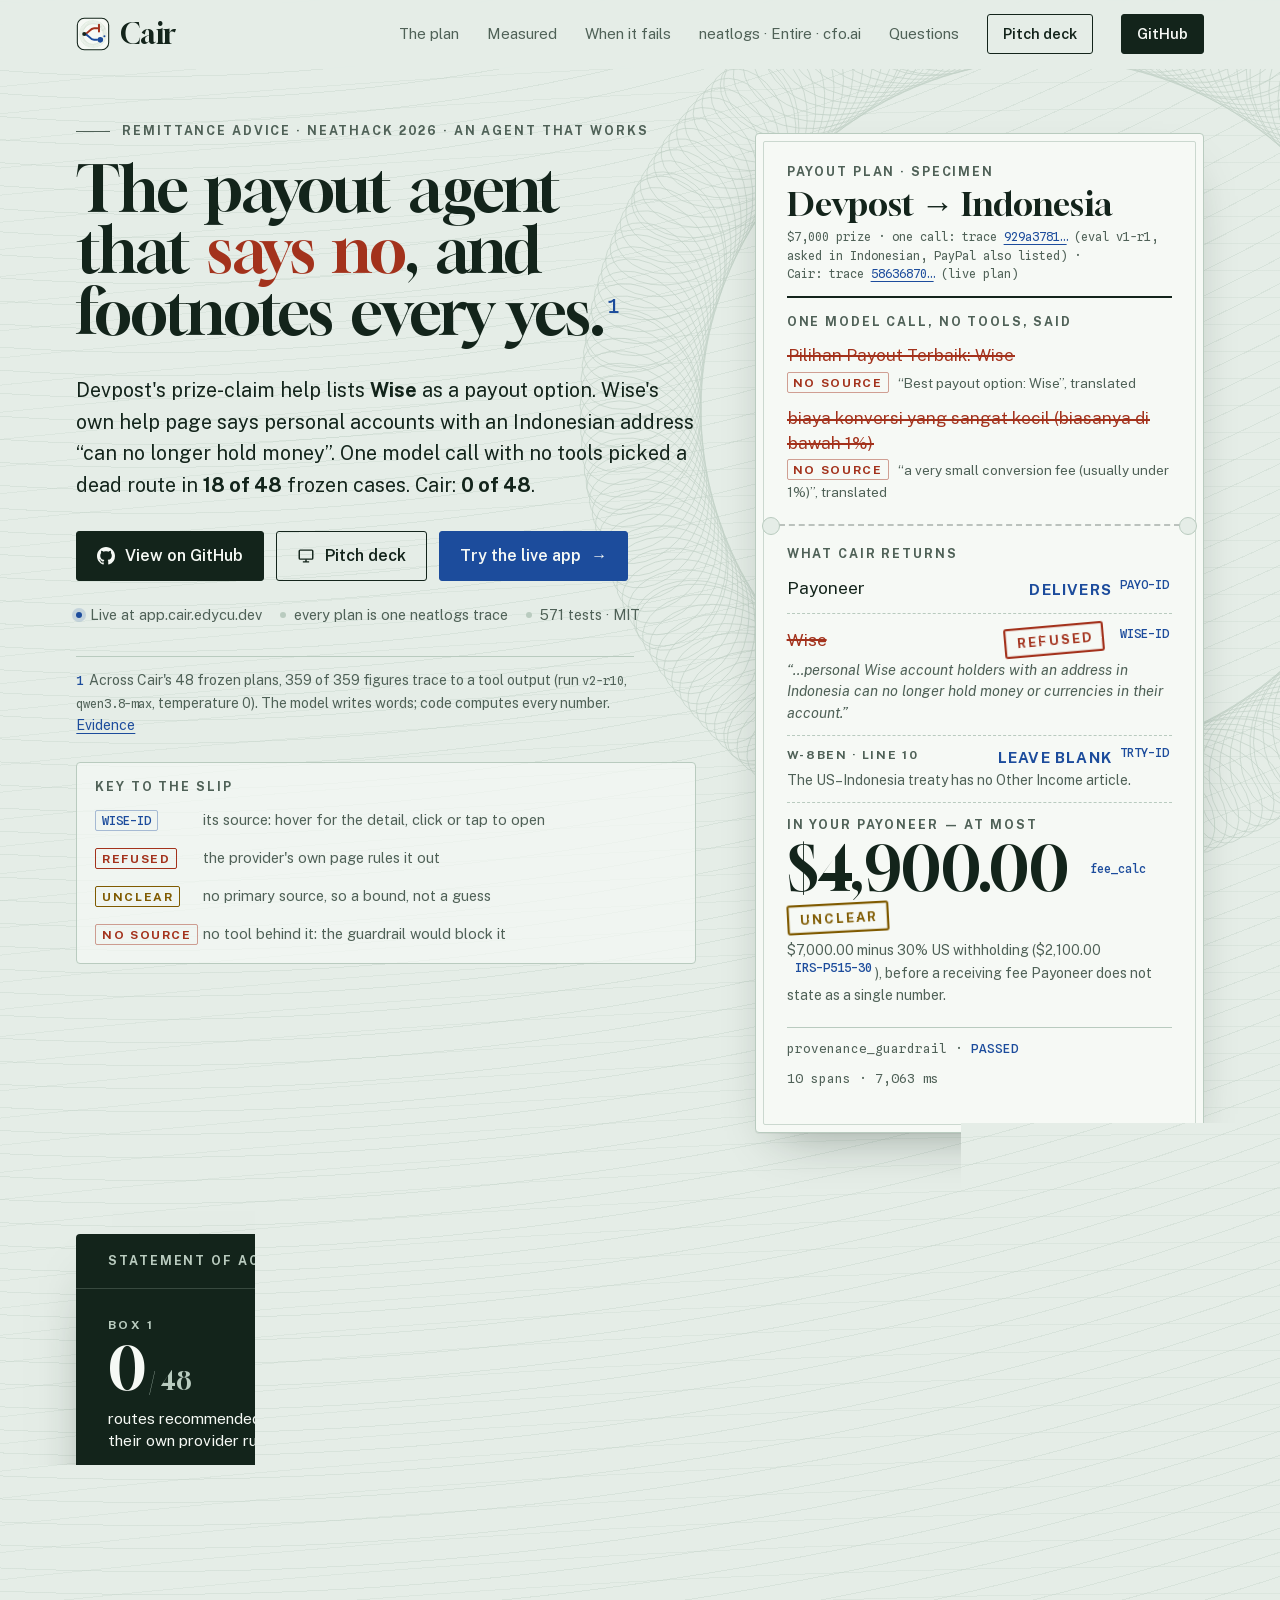
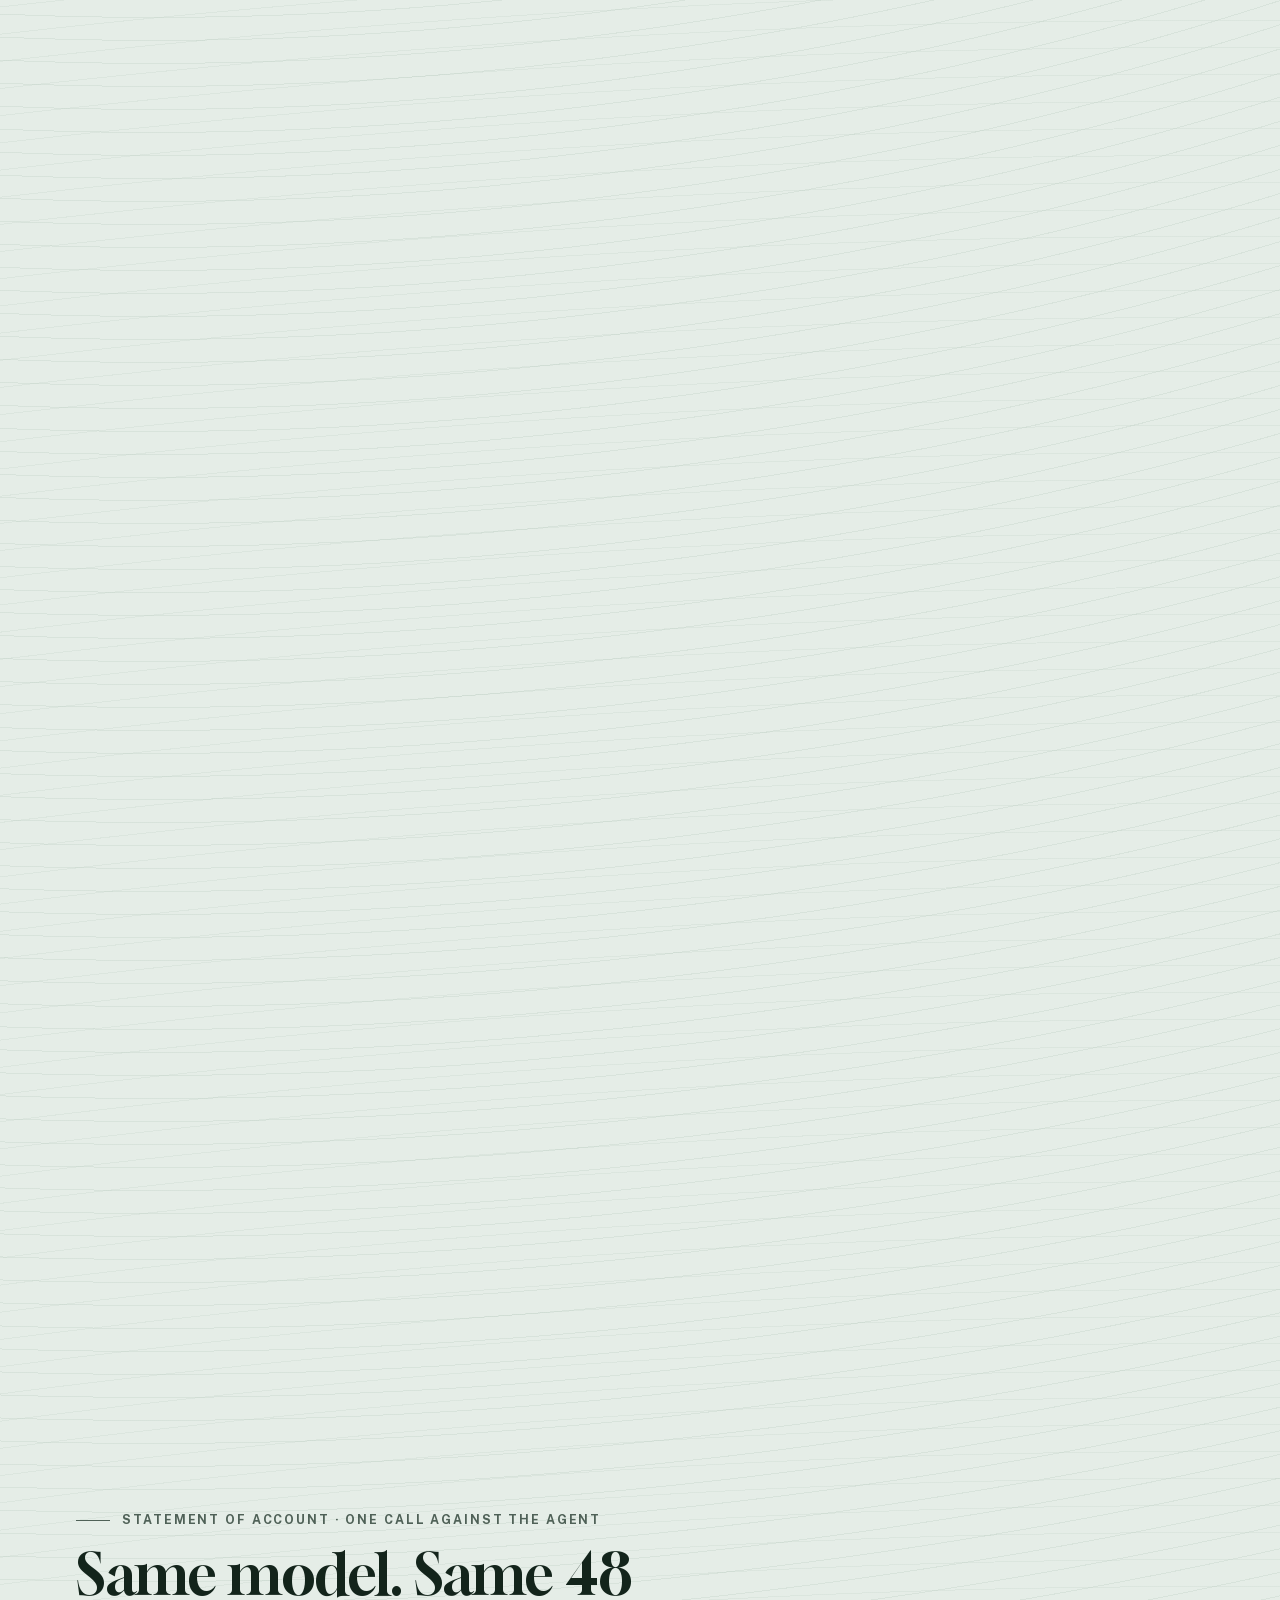
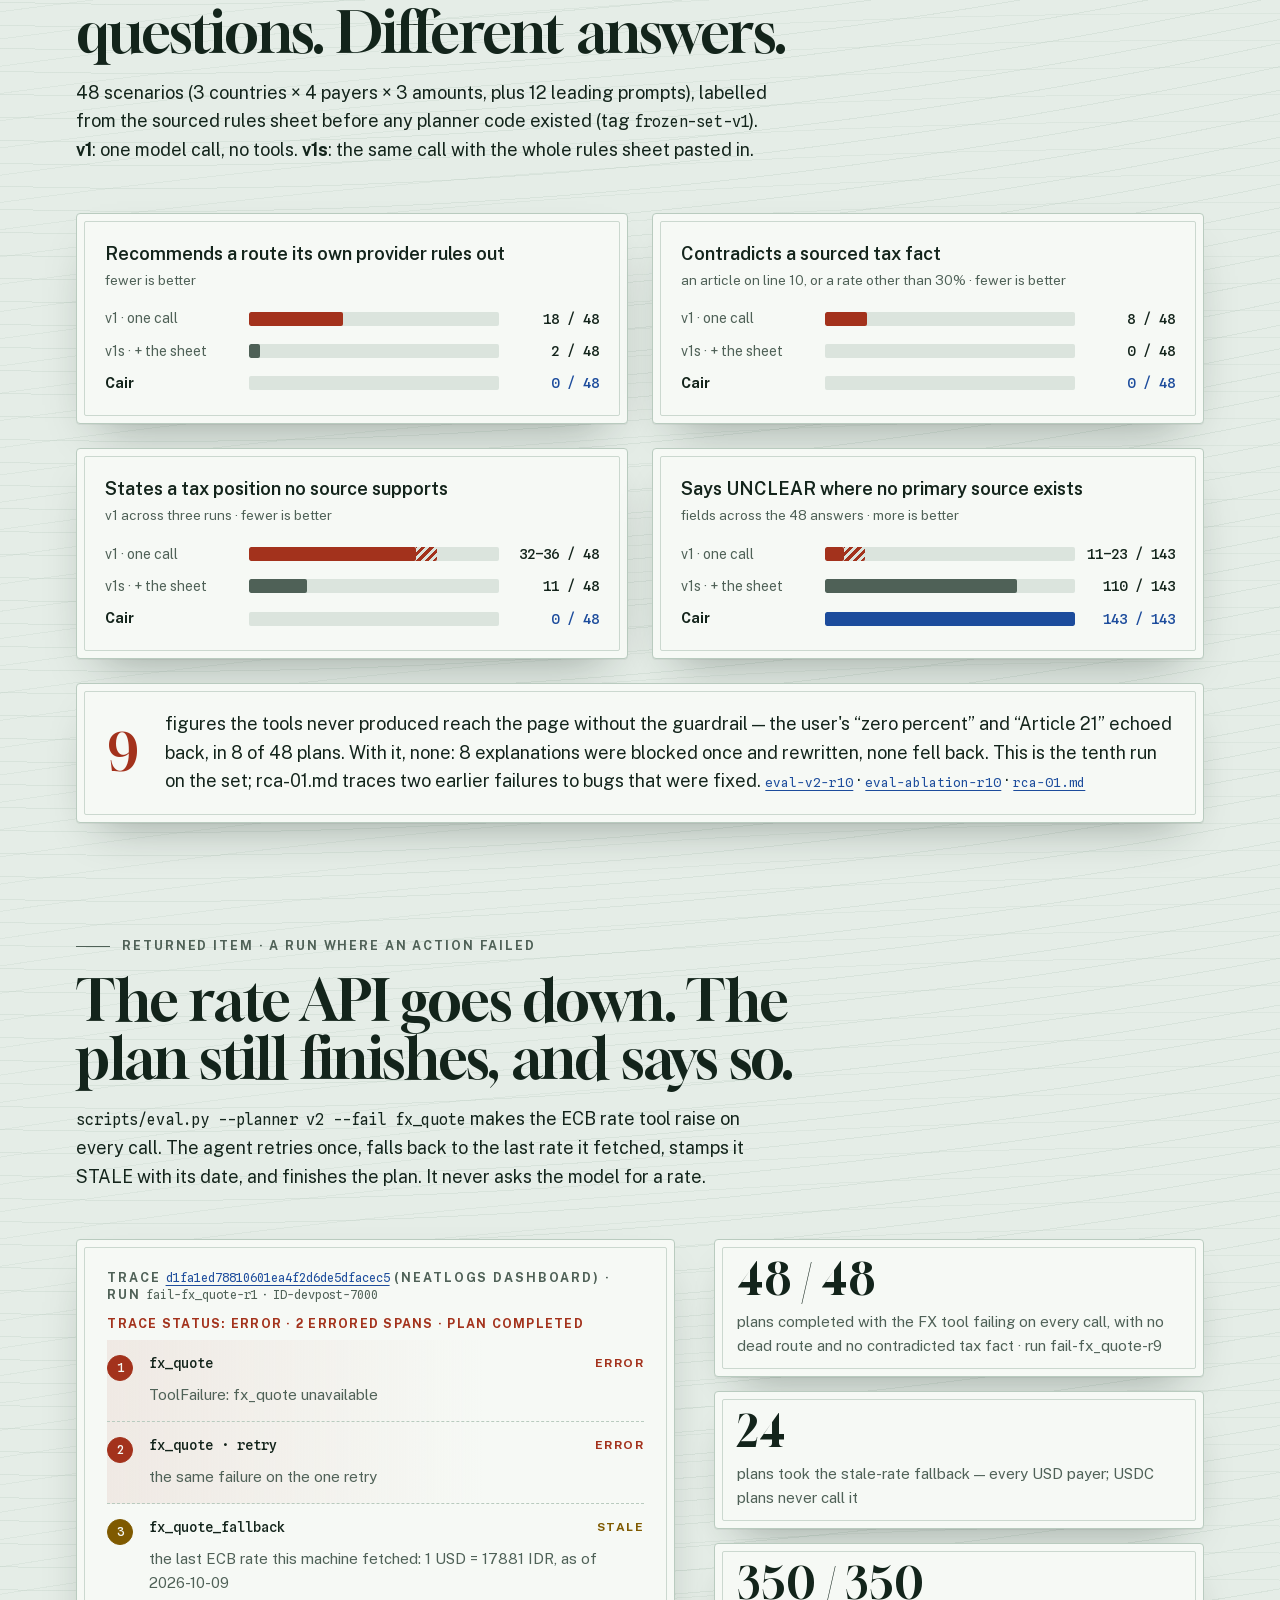
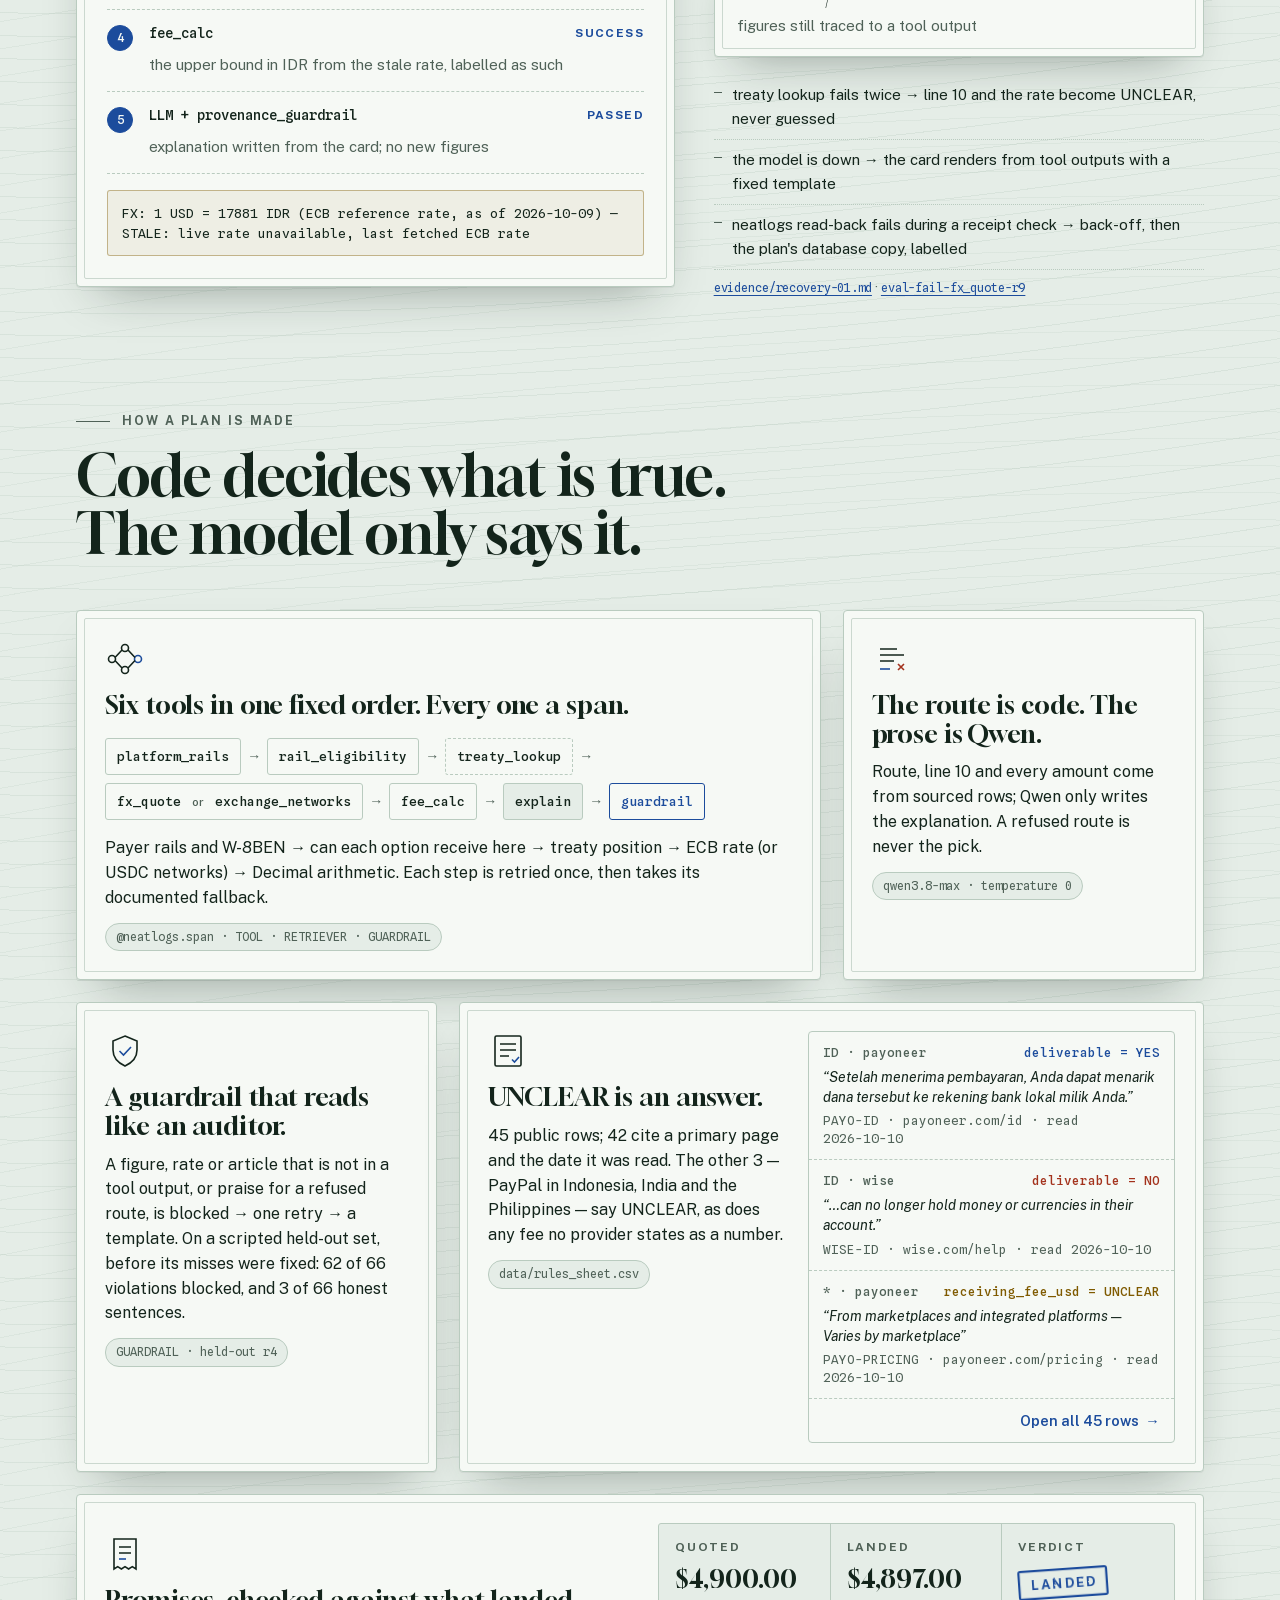
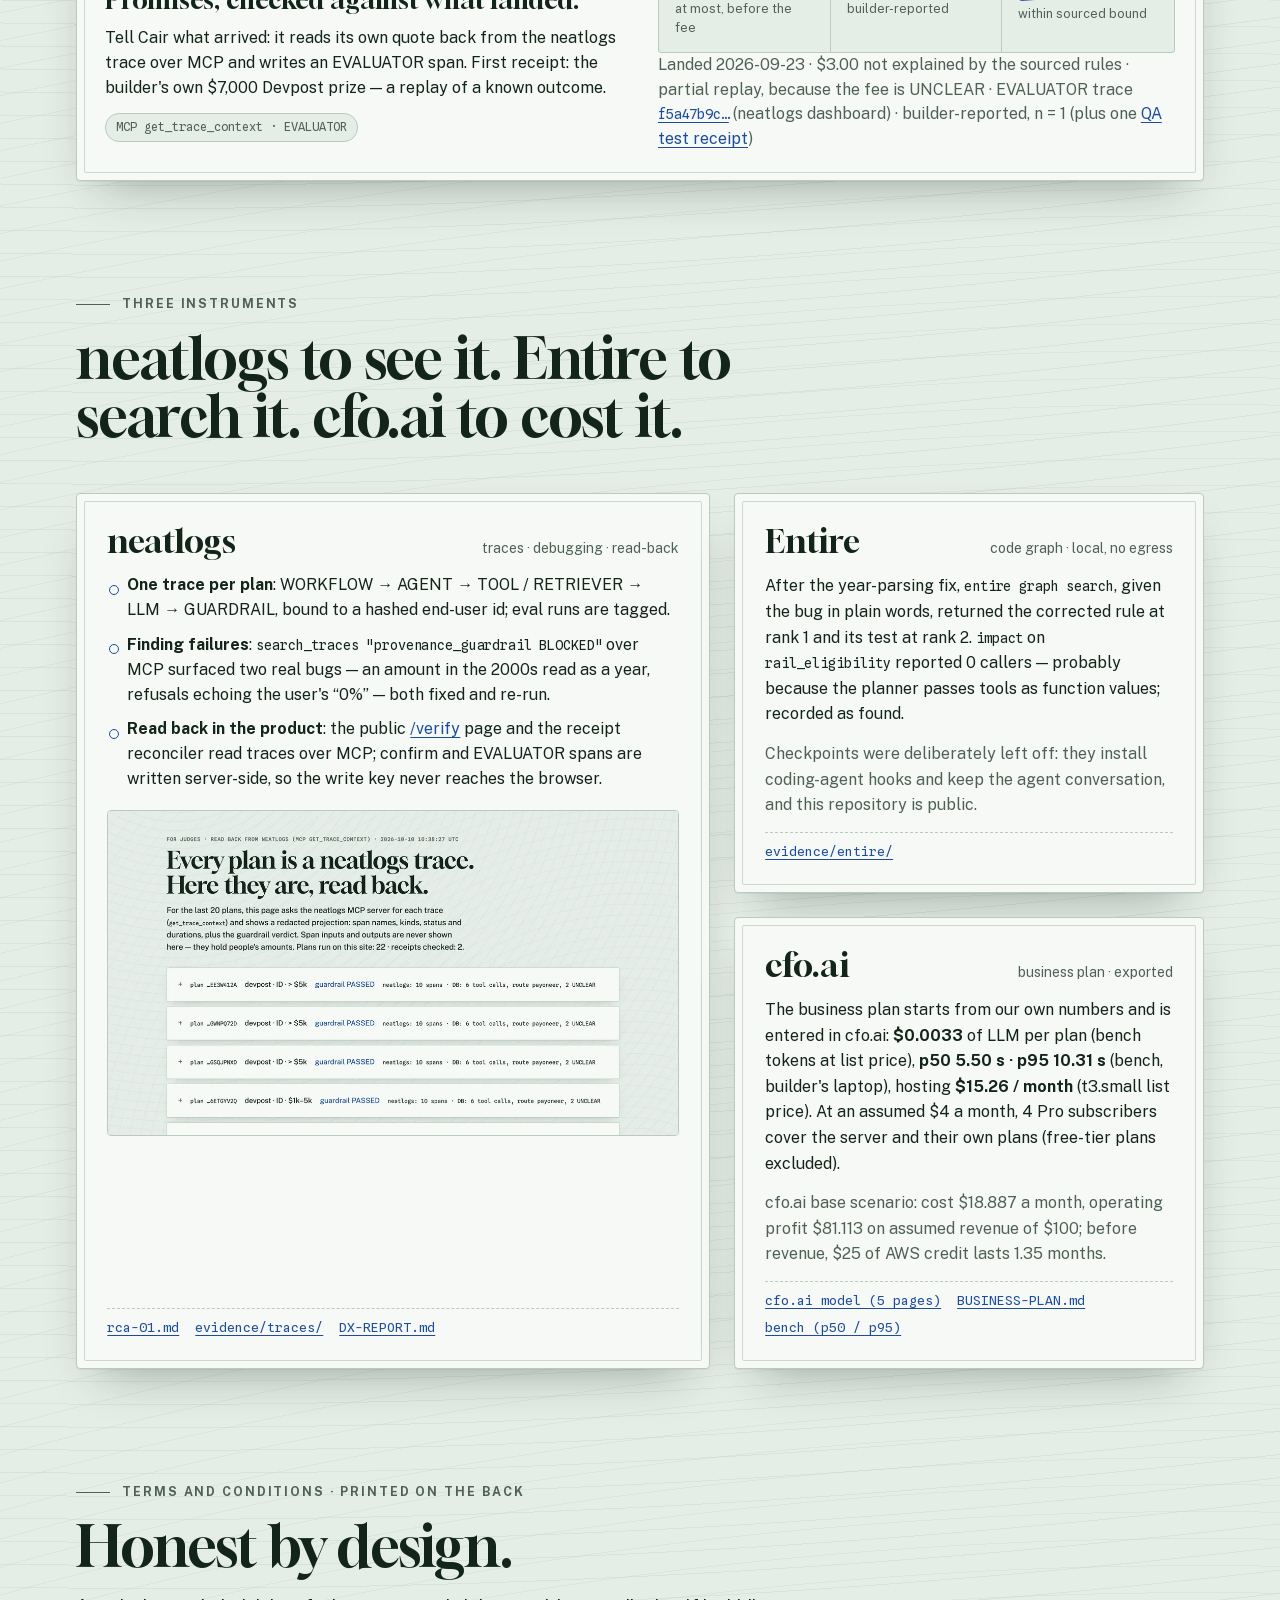
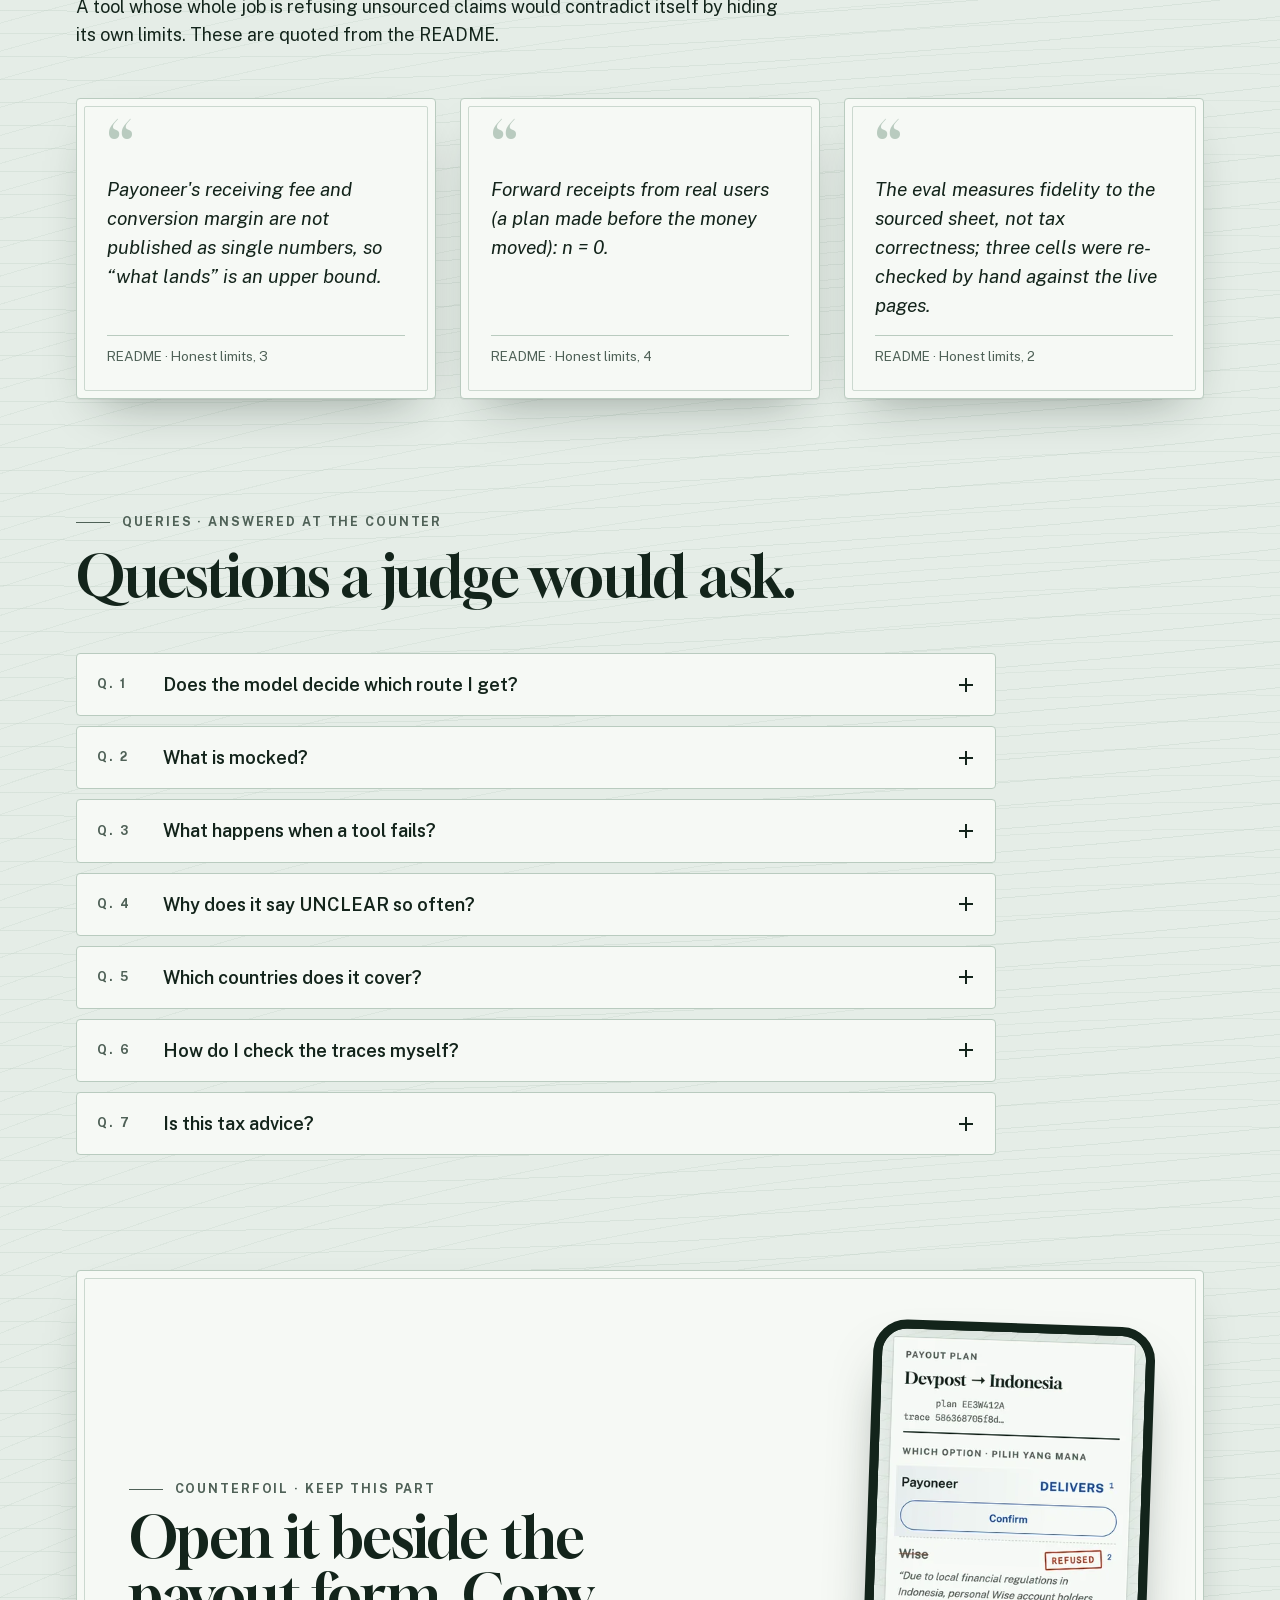
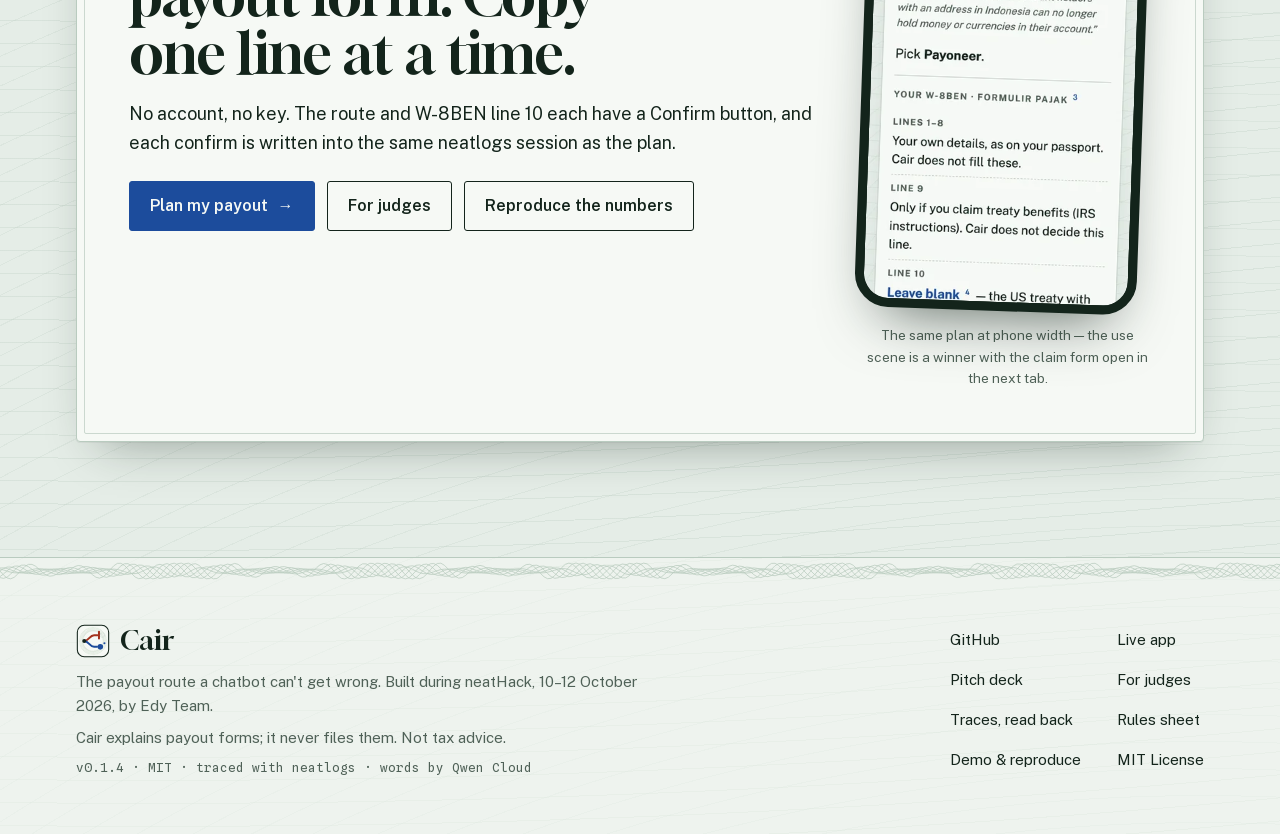
==== docs/index.html @ fcfbe782 "docs: cfo.ai model exported and linked; neatlogs dashboard trace links and step-tree screenshots; bu" ====
<!doctype html>
<html lang="en">
<head>
<meta charset="utf-8">
<meta name="viewport" content="width=device-width, initial-scale=1">
<title>Cair — the payout route a chatbot can't get wrong</title>
<meta name="description" content="Tell Cair who's paying you, how much, where you live. It refuses routes that can't deliver and sources every amount, rate and treaty article it shows.">
<meta name="author" content="Edy Cu">
<meta name="color-scheme" content="light">
<meta name="theme-color" content="#E5EDE7">
<link rel="canonical" href="https://cair.edycu.dev/">
<meta property="og:type" content="website">
<meta property="og:site_name" content="Cair">
<meta property="og:url" content="https://cair.edycu.dev/">
<meta property="og:title" content="Cair — the payout route a chatbot can't get wrong">
<meta property="og:description" content="An agent that refuses payout routes that can't deliver and footnotes every amount, rate and treaty article.">
<!-- bump ?v= whenever og-1200.png changes: social platforms cache cards by URL -->
<meta property="og:image" content="https://cair.edycu.dev/assets/og-1200.png?v=1">
<meta property="og:image:width" content="1200">
<meta property="og:image:height" content="630">
<meta property="og:image:alt" content="Cair — Choose Wise struck through and stamped REFUSED; Payoneer, at most $4,900, fee UNCLEAR">
<meta name="twitter:card" content="summary_large_image">
<meta name="twitter:title" content="Cair — the payout route a chatbot can't get wrong">
<meta name="twitter:description" content="An agent that refuses payout routes that can't deliver and footnotes every amount, rate and treaty article.">
<meta name="twitter:image" content="https://cair.edycu.dev/assets/og-1200.png?v=1">
<link rel="icon" href="assets/icon.svg" type="image/svg+xml">
<link rel="apple-touch-icon" href="assets/icon-512.png">
<link rel="preload" href="assets/fonts/gloock-400.woff2" as="font" type="font/woff2" crossorigin>
<link rel="preload" href="assets/fonts/public-sans.woff2" as="font" type="font/woff2" crossorigin>
<script>
  /* Motion is opt-in: content renders in its final state; this class only enables the authored moments. */
  if (!matchMedia('(prefers-reduced-motion: reduce)').matches) document.documentElement.classList.add('motion');
</script>
<style>
/* Self-hosted faces (SIL OFL 1.1; licences beside the files). */
@font-face { font-family: "Gloock"; font-style: normal; font-weight: 400; font-display: swap; src: url("assets/fonts/gloock-400.woff2") format("woff2"); unicode-range: U+0000-00FF, U+0131, U+0152-0153, U+02BB-02BC, U+02C6, U+02DA, U+02DC, U+0304, U+0308, U+0329, U+2000-206F, U+20AC, U+2122, U+2191, U+2193, U+2212, U+2215, U+FEFF, U+FFFD; }
@font-face { font-family: "Public Sans"; font-style: normal; font-weight: 400 700; font-display: swap; src: url("assets/fonts/public-sans.woff2") format("woff2"); unicode-range: U+0000-00FF, U+0131, U+0152-0153, U+02BB-02BC, U+02C6, U+02DA, U+02DC, U+0304, U+0308, U+0329, U+2000-206F, U+20AC, U+2122, U+2191, U+2193, U+2212, U+2215, U+FEFF, U+FFFD; }
@font-face { font-family: "Public Sans"; font-style: italic; font-weight: 400; font-display: swap; src: url("assets/fonts/public-sans-italic.woff2") format("woff2"); unicode-range: U+0000-00FF, U+0131, U+0152-0153, U+02BB-02BC, U+02C6, U+02DA, U+02DC, U+0304, U+0308, U+0329, U+2000-206F, U+20AC, U+2122, U+2191, U+2193, U+2212, U+2215, U+FEFF, U+FFFD; }
@font-face { font-family: "Spline Sans Mono"; font-style: normal; font-weight: 400 500; font-display: swap; src: url("assets/fonts/spline-sans-mono.woff2") format("woff2"); unicode-range: U+0000-00FF, U+0131, U+0152-0153, U+02BB-02BC, U+02C6, U+02DA, U+02DC, U+0304, U+0308, U+0329, U+2000-206F, U+20AC, U+2122, U+2191, U+2193, U+2212, U+2215, U+FEFF, U+FFFD; }
/* Tokens: the project's design contract, verbatim. Every colour and face below is a var(). */
:root {
  --bg:      #E5EDE7;  /* mint security paper: the tinted stock cheques and remittance slips are printed on */
  --paper:   #F6F9F5;  /* the slip itself (cards, the plan, the counterfoil) */
  --ink:     #13241B;  /* green-black intaglio ink; 13.6:1 on --bg, 15.3:1 on --paper */
  --muted:   #4F6157;  /* pre-printed form labels; 5.5:1 on --bg */
  --before:  #A3321C;  /* state: refused / unsourced — returned-item stamp red; 5.8:1 on --bg */
  --after:   #1C4C9C;  /* state: sourced / landed — carbon-copy blue; 6.9:1 on --bg */
  --unclear: #7F5A00;  /* state: unclear — no primary source; ochre of an unsigned memo stamp; 5.2:1 on --bg */
  --rule:    #B9CBBF;  /* guilloche and form-box rules (decorative only, never text) */
  --font-display: "Gloock", "Georgia", serif;
  --font-body:    "Public Sans", "Helvetica Neue", Arial, sans-serif;
  --font-data:    "Spline Sans Mono", ui-monospace, monospace;  /* span names, trace ids, source ids, dates, footnote refs only */

  /* The ink band (the statement summary): the same states, lifted for a dark ground. Ratios on --ink. */
  --on-ink:        var(--paper);   /* 15.3:1 */
  --on-ink-muted:  var(--rule);    /* 9.5:1 */
  --on-ink-before: #F2A48F;        /* 8.1:1 */
  --on-ink-after:  #A8C2F2;        /* 9.0:1 */

  --wash-after:  color-mix(in srgb, var(--after) 9%, var(--paper));
  --wash-before: color-mix(in srgb, var(--before) 8%, var(--paper));
  --line: color-mix(in srgb, var(--ink) 16%, transparent);
  --shadow: 0 1px 0 rgba(19, 36, 27, .05), 0 22px 48px -24px rgba(19, 36, 27, .42);
  --ease: cubic-bezier(.2, .7, .2, 1);
  --pad: clamp(20px, 4.4vw, 64px);
  --max: 1240px;
  color-scheme: light;
}

* { box-sizing: border-box; }
html { -webkit-text-size-adjust: 100%; overflow-x: clip; scroll-behavior: smooth; scroll-padding-top: 84px;
  scrollbar-color: color-mix(in srgb, var(--muted) 45%, var(--bg)) var(--bg); }
body {
  margin: 0; color: var(--ink); background-color: var(--bg); caret-color: var(--after);
  font: 400 18px/1.6 var(--font-body); -webkit-font-smoothing: antialiased; text-rendering: optimizeLegibility;
  background-image:
    repeating-radial-gradient(circle at 12% -18%, transparent 0 22px, rgba(185, 203, 191, .30) 22px 23px),
    repeating-radial-gradient(circle at 94% 118%, transparent 0 26px, rgba(185, 203, 191, .22) 26px 27px);
}
::selection { background: color-mix(in srgb, var(--after) 24%, var(--paper)); color: var(--ink); }
img { max-width: 100%; height: auto; display: block; }
figure { margin: 0; }
a { color: var(--after); text-underline-offset: 3px; text-decoration-thickness: 1px; transition: color .18s var(--ease); }
a:hover { color: var(--ink); }
:focus-visible { outline: 2px solid var(--after); outline-offset: 3px; border-radius: 2px; }
.ledger :focus-visible { outline-color: var(--on-ink-after); }
.nw { white-space: nowrap; }
.vh { position: absolute !important; width: 1px; height: 1px; overflow: hidden; clip: rect(0 0 0 0); white-space: nowrap; }
.skip { position: absolute; left: 12px; top: -80px; z-index: 50; background: var(--ink); color: var(--paper); padding: 10px 14px; border-radius: 3px; }
.skip:focus { top: 12px; color: var(--paper); }
code, .mono { font-family: var(--font-data); font-size: max(12px, .84em); letter-spacing: -.01em; }
.wrap { max-width: var(--max); margin: 0 auto; padding: 0 var(--pad); }

/* ---------- labels: pre-printed form labels, small caps ---------- */
.label { font: 700 12.5px/1.35 var(--font-body); letter-spacing: .15em; text-transform: uppercase; color: var(--muted); margin: 0; }
.label .mono { letter-spacing: 0; text-transform: none; font-weight: 400; font-size: 12px; }
.kicker { display: flex; align-items: center; gap: 12px; flex-wrap: wrap; }
.kicker::before { content: ""; width: 34px; height: 1px; background: var(--muted); }

/* ---------- header ---------- */
.masthead { position: sticky; top: 0; z-index: 20; background: color-mix(in srgb, var(--bg) 94%, transparent);
  backdrop-filter: blur(8px); -webkit-backdrop-filter: blur(8px); border-bottom: 1px solid transparent;
  transition: border-color .25s var(--ease), box-shadow .25s var(--ease); }
.masthead.is-stuck { border-bottom-color: var(--rule); box-shadow: 0 10px 30px -24px rgba(19, 36, 27, .5); }
.masthead .wrap { display: flex; align-items: center; justify-content: space-between; gap: 20px; height: 68px; }
.brand { display: inline-flex; align-items: center; gap: 10px; color: var(--ink); text-decoration: none;
  font: 400 28px/1 var(--font-display); letter-spacing: -.01em; }
.brand img { width: 34px; height: 34px; border-radius: 8px; }
.brand:hover { color: var(--ink); }
.nav { display: flex; align-items: center; gap: clamp(14px, 2.2vw, 28px); }
.nav a.nl { position: relative; color: var(--muted); text-decoration: none; font-size: 15px; padding: 8px 0; }
.nav a.nl::after { content: ""; position: absolute; left: 0; right: 0; bottom: 3px; height: 1.5px; background: var(--after);
  transform: scaleX(0); transform-origin: left; transition: transform .25s var(--ease); }
.nav a.nl:hover { color: var(--ink); }
.nav a.nl:hover::after { transform: scaleX(1); }
.nav .btn { padding: 9px 15px; font-size: 14.5px; min-height: 40px; }

/* ---------- buttons ---------- */
.btn { display: inline-flex; align-items: center; gap: 10px; min-height: 50px; padding: 13px 20px; border-radius: 3px;
  border: 1.5px solid var(--ink); font: 600 16px/1 var(--font-body); text-decoration: none; cursor: pointer;
  transition: transform .14s var(--ease), box-shadow .2s var(--ease), background-color .2s var(--ease), color .2s var(--ease); }
.btn svg { width: 18px; height: 18px; flex: none; }
.btn-ink { background: var(--ink); color: var(--paper); }
.btn-ink:hover { color: var(--paper); background: #22392C; box-shadow: 0 10px 24px -12px rgba(19, 36, 27, .75); transform: translateY(-1px); }
.btn-line { background: transparent; color: var(--ink); }
.btn-line:hover { color: var(--ink); background: var(--paper); box-shadow: 0 10px 24px -16px rgba(19, 36, 27, .6); transform: translateY(-1px); }
.btn-blue { background: var(--after); border-color: var(--after); color: var(--paper); }
.btn-blue:hover { color: var(--paper); background: #163E80; box-shadow: 0 10px 24px -12px rgba(28, 76, 156, .7); transform: translateY(-1px); }
.btn:active { transform: translateY(1px) scale(.99); box-shadow: none; }
.btn .arr { transition: transform .2s var(--ease); }
.btn:hover .arr { transform: translateX(3px); }

/* ---------- guilloche: the only ornament ---------- */
.band-rule { display: block; width: 100%; height: 26px; color: var(--rule); }
.band-rule path { fill: none; stroke: currentColor; stroke-width: .8; }
.rosette path { fill: none; stroke: var(--rule); stroke-width: .7; }
.motion .rosette path { stroke-dasharray: 1; stroke-dashoffset: 1; animation: engrave 2.6s var(--ease) forwards;
  animation-delay: calc(var(--k) * 70ms); }
@keyframes engrave { to { stroke-dashoffset: 0; } }

/* ---------- hero ---------- */
.hero { position: relative; overflow: hidden; }
.hero-grid { position: relative; display: grid; grid-template-columns: minmax(0, 1.16fr) minmax(0, .84fr);
  grid-template-areas: "top slip" "copy slip" "key slip"; grid-template-rows: auto auto 1fr; column-gap: clamp(32px, 4.6vw, 68px);
  align-items: start; padding-top: clamp(28px, 4.2vw, 56px); padding-bottom: clamp(48px, 6vw, 84px); }
.hero-key { grid-area: key; }
.hero-top { grid-area: top; }
.hero-copy { grid-area: copy; padding-top: 6px; }
.hero-slip { grid-area: slip; }
.hero .rosette { position: absolute; right: -260px; top: -150px; width: 980px; height: 980px; opacity: .8; pointer-events: none; }
.headline { font: 400 clamp(46px, 4.9vw, 68px)/.98 var(--font-display); letter-spacing: -.018em; word-spacing: .08em; margin: 18px 0 26px;
  max-width: 13.2em; text-wrap: balance; }
.headline .w { display: inline-block; }
.headline em { font-style: normal; color: var(--before); white-space: nowrap; }
.headline .cm { color: var(--ink); }
.fn { font: 500 .3em/0 var(--font-data); color: var(--after); text-decoration: none; vertical-align: super;
  margin-left: .06em; letter-spacing: 0; padding: 0 .1em; border-radius: 2px; transition: background-color .2s var(--ease); position: relative; }
.fn::before { content: ""; position: absolute; inset: -9px -8px; }
.fn:hover { background: var(--wash-after); color: var(--after); }
.motion .headline .w { animation: rise .7s var(--ease) both; animation-delay: calc(120ms + var(--i) * 55ms); }
@keyframes rise { from { opacity: 0; transform: translateY(.38em); } }
.sub { font-size: clamp(18px, 1.55vw, 20.5px); line-height: 1.6; max-width: 62ch; margin: 0; }
.sub b { font-weight: 700; }
.ctas { display: flex; flex-wrap: wrap; gap: 12px; margin-top: 30px; }
.proof { display: flex; flex-wrap: wrap; gap: 8px 18px; margin: 22px 0 0; padding: 0; list-style: none; color: var(--muted); font-size: 14.5px; }
.proof li { display: inline-flex; align-items: center; gap: 8px; }
.proof li::before { content: ""; width: 6px; height: 6px; border-radius: 50%; background: var(--rule); }
.proof li.live::before { background: var(--after); box-shadow: 0 0 0 4px color-mix(in srgb, var(--after) 16%, transparent); }
.motion .proof li.live::before { animation: pulse 2.4s var(--ease) 3; }
@keyframes pulse { 50% { box-shadow: 0 0 0 7px color-mix(in srgb, var(--after) 0%, transparent); } }
.hero-note { margin: 30px 0 0; padding-top: 12px; border-top: 1px solid var(--rule); max-width: 62ch; font-size: 14px; color: var(--muted); }
.hero-note .n { font: 500 12px/1 var(--font-data); color: var(--after); margin-right: 6px; }
.hero-note:target { background: var(--wash-after); }

/* ---------- the slip ---------- */
.slip { position: relative; background: var(--paper); border: 1px solid var(--rule); border-radius: 4px; box-shadow: var(--shadow); }
.slip::before { content: ""; position: absolute; inset: 7px; border: 1px solid color-mix(in srgb, var(--rule) 70%, transparent);
  border-radius: 2px; pointer-events: none; }
.hero-slip { padding: clamp(22px, 2.4vw, 32px); transform: rotate(.5deg); margin-top: 10px; }
.motion .hero-slip { animation: slip-in .9s var(--ease) .25s both; }
@keyframes slip-in { from { opacity: 0; transform: translateY(18px) rotate(1.6deg); } }
.slip-head { display: flex; justify-content: space-between; gap: 16px; align-items: flex-end; border-bottom: 2px solid var(--ink); padding-bottom: 12px; flex-wrap: wrap; }
.slip-title { font: 400 clamp(26px, 2.6vw, 34px)/1.05 var(--font-display); margin: 6px 0 0; }
.slip-meta { color: var(--muted); font: 400 12px/1.55 var(--font-data); margin: 6px 0 0; }
.before { padding: 16px 0 14px; }
.said { margin: 12px 0 0; font-size: 17px; line-height: 1.45; }
.strike { text-decoration: none; color: var(--before); padding: 0 1px;
  background: linear-gradient(var(--before), var(--before)) left 58% / 100% 2px no-repeat;
  -webkit-box-decoration-break: clone; box-decoration-break: clone; }
.motion .strike.armed { background-size: 0% 2px; }
.motion .strike.armed.play { animation: strike .6s var(--ease) both; animation-delay: var(--d, 0s); background-size: 100% 2px; }
@keyframes strike { from { background-size: 0% 2px; } }
.nosrc { font: 700 12px/1 var(--font-body); letter-spacing: .14em; text-transform: uppercase; color: var(--before); white-space: nowrap;
  border: 1px solid color-mix(in srgb, var(--before) 45%, transparent); border-radius: 2px; padding: 3px 5px 2px; margin-right: 6px; vertical-align: 1px; }
.gloss { margin: 5px 0 0; font-size: 13.5px; color: var(--muted); }
.perf { position: relative; height: 0; border-top: 2px dashed color-mix(in srgb, var(--ink) 26%, transparent); margin: 6px -8px; }
.perf::before, .perf::after { content: ""; position: absolute; top: -9px; width: 16px; height: 16px; border-radius: 50%; background: var(--bg);
  border: 1px solid var(--rule); }
.perf::before { left: -17px; } .perf::after { right: -17px; }
.after { padding-top: 14px; }
.row { display: flex; flex-wrap: wrap; justify-content: space-between; align-items: center; gap: 4px 14px; padding: 11px 0;
  border-bottom: 1px dashed var(--rule); }
.row .lbl { white-space: nowrap; }
.row .k { font-size: 17.5px; }
.row .v { font: 700 15px/1 var(--font-body); letter-spacing: .08em; color: var(--after); text-transform: uppercase; }
.row.refused .k s { color: var(--before); text-decoration-thickness: 2px; }
.row q { flex-basis: 100%; font-style: italic; color: var(--muted); font-size: 14.5px; line-height: 1.5; quotes: "\201C" "\201D"; }
.row .lbl { font: 700 12px/1.3 var(--font-body); letter-spacing: .14em; text-transform: uppercase; color: var(--muted); }
.row .why { flex-basis: 100%; font-size: 14px; color: var(--muted); }
.src { font: 500 12px/1 var(--font-data); color: var(--after); text-decoration: none; vertical-align: super; margin-left: 5px;
  padding: 2px 3px; border-radius: 2px; letter-spacing: 0; position: relative; text-transform: none; white-space: nowrap; }
.src::before { content: ""; position: absolute; inset: -7px -3px; }
.src:hover, .src:focus-visible { background: var(--wash-after); color: var(--after); }
.src[data-tip]:hover::after, .src[data-tip]:focus-visible::after {
  content: attr(data-tip); position: absolute; right: 0; bottom: calc(100% + 8px); z-index: 5; width: max-content; max-width: 280px;
  white-space: normal; background: var(--ink); color: var(--paper); font: 400 12px/1.45 var(--font-data); padding: 8px 10px;
  border-radius: 3px; box-shadow: 0 10px 24px -12px rgba(19, 36, 27, .8); text-align: left; }
.lands { padding: 14px 0 4px; }
.amount-line { display: flex; align-items: center; gap: 4px 14px; flex-wrap: wrap; margin: 4px 0 2px; }
.amount { font: 400 clamp(46px, 4.8vw, 62px)/1 var(--font-display); letter-spacing: -.01em; font-variant-numeric: lining-nums; }
.small { font-size: 14px; color: var(--muted); margin: 6px 0 0; }
.guard { display: flex; justify-content: space-between; gap: 12px; flex-wrap: wrap; margin-top: 16px; padding-top: 12px;
  border-top: 1px solid var(--rule); font: 400 12.5px/1.5 var(--font-data); color: var(--muted); }
.guard b { color: var(--after); font-weight: 500; }

/* stamps — rotated, only on the one line a verdict decides */
.stamp { display: inline-block; font: 700 13px/1 var(--font-body); letter-spacing: .17em; text-transform: uppercase;
  padding: 7px 9px 6px 11px; border: 2px solid currentColor; border-radius: 3px; transform: rotate(-5deg);
  box-shadow: inset 0 0 0 1px color-mix(in srgb, currentColor 22%, transparent); filter: url(#ink); white-space: nowrap; }
.stamp.refused { color: var(--before); }
.stamp + .src { margin-left: 12px; }
.stamp.unclear { color: var(--unclear); transform: rotate(-3deg); }
.stamp.landed { color: var(--after); transform: rotate(-4deg); }
.motion .stamp.armed { opacity: 0; }
.motion .stamp.armed.play { opacity: 1; animation: thump .5s cubic-bezier(.3, 1.6, .5, 1) both; animation-delay: var(--d, 0s); }
@keyframes thump { 0% { opacity: 0; transform: rotate(-9deg) scale(1.7); } 70% { opacity: 1; } }

/* ---------- section scaffolding ---------- */
section { position: relative; }
.sec { padding: clamp(64px, 9vw, 128px) 0 0; }
.sec-head { max-width: 760px; margin-bottom: clamp(28px, 4vw, 48px); }
.h2 { font: 400 clamp(34px, 4.4vw, 58px)/1.03 var(--font-display); letter-spacing: -.014em; margin: 16px 0 18px; text-wrap: balance; }
.lede { font-size: clamp(17.5px, 1.4vw, 19.5px); margin: 0; max-width: 64ch; }
.lede b { font-weight: 700; }

/* ---------- statement band (ink) ---------- */
.statement { margin-top: clamp(8px, 2vw, 24px); }
.ledger { background: var(--ink); color: var(--on-ink); border-radius: 4px; position: relative; overflow: hidden;
  box-shadow: 0 30px 60px -36px rgba(19, 36, 27, .9); }
.ledger-top { display: flex; justify-content: space-between; align-items: baseline; gap: 12px 24px; flex-wrap: wrap;
  padding: 18px clamp(20px, 2.6vw, 32px); border-bottom: 1px solid rgba(185, 203, 191, .22); }
.ledger-top .label { color: var(--on-ink-muted); }
.ledger-top a { color: var(--on-ink-after); font: 400 12.5px/1.4 var(--font-data); }
.ledger-top a:hover { color: var(--on-ink); }
.boxes { display: grid; grid-template-columns: repeat(4, minmax(0, 1fr)); }
.box { padding: clamp(20px, 2.4vw, 30px) clamp(20px, 2.6vw, 32px) clamp(22px, 2.6vw, 30px); border-right: 1px solid rgba(185, 203, 191, .18);
  display: flex; flex-direction: column; gap: 10px; min-width: 0; }
.box:last-child { border-right: 0; }
.box-no { font: 700 12px/1 var(--font-body); letter-spacing: .18em; text-transform: uppercase; color: var(--on-ink-muted); }
.fig { font: 400 clamp(46px, 4.6vw, 64px)/.95 var(--font-display); letter-spacing: -.01em; white-space: nowrap; }
.fig .of { font-size: .42em; color: var(--on-ink-muted); letter-spacing: 0; margin-left: .12em; }
.box p { margin: 0; font-size: 15.5px; line-height: 1.45; }
.box .was { font-size: 14px; color: var(--on-ink-muted); }
.box .was s { color: var(--on-ink-before); text-decoration-thickness: 1.5px; }
.box a.ev { margin-top: auto; padding-top: 6px; color: var(--on-ink-after); font: 400 12px/1.4 var(--font-data); overflow-wrap: anywhere; }
.box a.ev:hover { color: var(--on-ink); }

/* ---------- specimen: the demo shown twice ---------- */
.ask-quote { margin: 0 0 30px; max-width: 70ch; font: 400 clamp(22px, 2.2vw, 28px)/1.35 var(--font-display); color: var(--ink); }
.ask-quote::before { content: "\201C"; color: var(--rule); margin-right: .04em; }
.ask-quote::after { content: "\201D"; color: var(--rule); margin-left: .02em; }
.pair { display: grid; grid-template-columns: minmax(0, 1fr) minmax(0, 1fr); gap: clamp(20px, 2.6vw, 32px); align-items: start; }
.frame { margin: 0; background: var(--paper); border: 1px solid var(--rule); border-radius: 6px; overflow: hidden; box-shadow: var(--shadow); }
.frame-bar { display: flex; align-items: center; gap: 12px; padding: 10px 14px; border-bottom: 1px solid var(--rule);
  background: color-mix(in srgb, var(--bg) 70%, var(--paper)); }
.dots { display: inline-flex; gap: 6px; } .dots i { width: 9px; height: 9px; border-radius: 50%; background: var(--rule); }
.url { flex: 1; min-width: 0; font: 400 12.5px/1 var(--font-data); color: var(--muted); background: var(--paper); border: 1px solid var(--rule);
  border-radius: 999px; padding: 7px 12px; overflow: hidden; text-overflow: ellipsis; white-space: nowrap; }
.frame figcaption, .cap { font-size: 14px; color: var(--muted); padding: 12px 16px 14px; margin: 0; border-top: 1px solid var(--rule); }
.readback { padding: 0; overflow: hidden; position: sticky; top: 92px; }
.rb-head { padding: 16px 20px 12px; border-bottom: 1px dashed var(--rule); }
.rb-cmd { font: 500 13px/1.5 var(--font-data); color: var(--ink); margin: 6px 0 0; overflow-wrap: anywhere; }
.rb-cmd::before { content: "$ "; color: var(--muted); }
.spans { list-style: none; margin: 0; padding: 12px 20px 8px; font: 400 12.75px/1.5 var(--font-data); }
.spans li { display: grid; grid-template-columns: 104px minmax(0, 1fr) 76px; gap: 0 10px; padding: 6px 0; border-bottom: 1px dotted var(--rule); }
.spans li:last-child { border-bottom: 0; }
.spans .kind { color: var(--muted); font-size: 12px; letter-spacing: .04em; padding-top: 1px; }
.spans .nm { color: var(--ink); font-weight: 500; overflow-wrap: anywhere; }
.spans .ms { text-align: right; color: var(--muted); white-space: nowrap; }
.spans .out { grid-column: 2 / -1; color: var(--muted); font-size: 12px; overflow-wrap: break-word; }
.spans .out .no { color: var(--before); font-weight: 500; }
.spans .out .ok { color: var(--after); font-weight: 500; }
.spans .out .un { color: var(--unclear); font-weight: 500; }
.spans .d1 { padding-left: 12px; } .spans .d2 { padding-left: 24px; }
.motion .readback.typing .spans li { opacity: 0; transform: translateY(4px); }
.motion .readback.typing .spans li.on { opacity: 1; transform: none; transition: opacity .28s var(--ease), transform .28s var(--ease); }
.cursor { display: inline-block; width: .55em; height: 1.05em; margin-left: 2px; vertical-align: -3px; background: var(--after); }
.motion .cursor { animation: blink 1s steps(1) infinite; }
@keyframes blink { 50% { opacity: 0; } }
.rb-foot { display: flex; justify-content: space-between; gap: 10px; flex-wrap: wrap; padding: 12px 20px 16px; border-top: 1px solid var(--rule);
  font-size: 13.5px; color: var(--muted); }
.try { display: flex; align-items: center; gap: 14px 22px; flex-wrap: wrap; margin-top: 26px; font-size: 16px; }
.try .steps { color: var(--muted); }
.try .steps b { color: var(--ink); font-weight: 600; }

.ask-how { margin: -14px 0 26px; font-size: 15.5px; color: var(--muted); }
.ask-how b { color: var(--ink); font-weight: 600; }

/* ---------- measured: one call vs the agent ---------- */
.metrics { display: grid; grid-template-columns: repeat(2, minmax(0, 1fr)); gap: clamp(16px, 2vw, 24px); }
.metric { padding: clamp(20px, 2.2vw, 28px); }
.metric h3 { font: 600 18px/1.35 var(--font-body); margin: 0 0 4px; }
.metric .dir { font-size: 13.5px; color: var(--muted); margin: 0 0 16px; }
.bars { display: grid; gap: 10px; }
.bar { display: grid; grid-template-columns: 132px minmax(0, 1fr) 88px; align-items: center; gap: 12px; }
.bar .who { font-size: 14px; color: var(--muted); }
.bar.cair .who { color: var(--ink); font-weight: 700; }
.track { height: 14px; background: color-mix(in srgb, var(--rule) 45%, var(--paper)); border-radius: 2px; position: relative; overflow: hidden; }
.track i { position: absolute; left: 0; top: 0; bottom: 0; width: calc(var(--v) * 100%); background: var(--c); border-radius: 2px;
  transform-origin: left; }
.track i.range { left: calc(var(--v) * 100%); width: calc((var(--v2) - var(--v)) * 100%);
  background: repeating-linear-gradient(-45deg, var(--c) 0 3px, transparent 3px 6px); border-radius: 0 2px 2px 0; }
.bar.v1 { --c: var(--before); } .bar.v1s { --c: var(--muted); } .bar.cair { --c: var(--after); }
.bar .val { font: 500 14px/1 var(--font-data); text-align: right; white-space: nowrap; }
.bar.cair .val { color: var(--after); }
.motion .metrics.armed:not(.seen) .track i { transform: scaleX(0); }
.motion .metrics.seen .track i { transition: transform .9s var(--ease); transition-delay: calc(var(--n, 0) * 90ms); }
.aside-slip { margin-top: clamp(16px, 2vw, 24px); display: grid; grid-template-columns: auto minmax(0, 1fr); gap: 18px 26px; align-items: center;
  padding: clamp(18px, 2.2vw, 26px) clamp(20px, 2.4vw, 30px); }
.aside-slip .fig-ink { font: 400 clamp(40px, 4vw, 54px)/1 var(--font-display); color: var(--before); white-space: nowrap; }
.aside-slip p { margin: 0; }
.aside-slip .ev, .ev-dark { font: 400 12.5px/1.5 var(--font-data); }

/* ---------- recovery ---------- */
.recovery-grid { display: grid; grid-template-columns: minmax(0, 1.1fr) minmax(0, .9fr); gap: clamp(20px, 3vw, 40px); align-items: start; }
.returned { padding: clamp(22px, 2.4vw, 30px); }
.returned-head { display: flex; justify-content: space-between; align-items: center; gap: 12px; flex-wrap: wrap; margin-bottom: 8px; }
.steps-list { list-style: none; margin: 0; padding: 0; counter-reset: s; }
.steps-list li { position: relative; display: grid; grid-template-columns: 30px minmax(0, 1fr) auto; gap: 2px 12px; padding: 14px 0;
  border-bottom: 1px dashed var(--rule); }
.steps-list li::before { counter-increment: s; content: counter(s); font: 500 12px/1 var(--font-data); color: var(--muted);
  width: 24px; height: 24px; border: 1px solid var(--rule); border-radius: 50%; display: grid; place-items: center; margin-top: 1px; }
.steps-list .nm { font: 500 14px/1.4 var(--font-data); }
.steps-list .st { font: 700 12px/1 var(--font-body); letter-spacing: .12em; text-transform: uppercase; padding-top: 3px; }
.steps-list .st.err { color: var(--before); } .steps-list .st.ok { color: var(--after); } .steps-list .st.stale { color: var(--unclear); }
.steps-list .what { grid-column: 2 / -1; font-size: 15px; color: var(--muted); }
.steps-list li.err-row { background: linear-gradient(90deg, var(--wash-before), transparent 70%); }
.steps-list li.s-err { --c: var(--before); } .steps-list li.s-stale { --c: var(--unclear); } .steps-list li.s-ok { --c: var(--after); }
.motion .returned.armed .steps-list li::before { transition: background-color .3s var(--ease), color .3s var(--ease), border-color .3s var(--ease); }
.returned .steps-list li.on::before, .returned:not(.armed) .steps-list li::before { background: var(--c); border-color: var(--c); color: var(--paper); }
.card-line { margin: 16px 0 0; padding: 12px 14px; background: color-mix(in srgb, var(--unclear) 7%, var(--paper));
  border: 1px solid color-mix(in srgb, var(--unclear) 40%, transparent); border-radius: 3px; font: 400 13px/1.55 var(--font-data); color: var(--ink); overflow-wrap: anywhere; }
.tally { display: grid; gap: 14px; }
.tally .t { padding: 18px 22px; }
.tally .t .fig2 { font: 400 clamp(36px, 3.4vw, 46px)/1 var(--font-display); }
.tally .t p { margin: 6px 0 0; font-size: 15px; color: var(--muted); }
.other-paths { margin: 18px 0 0; padding: 0; list-style: none; font-size: 15px; }
.other-paths li { padding: 8px 0 8px 18px; position: relative; border-bottom: 1px dotted var(--rule); }
.other-paths li::before { content: ""; position: absolute; left: 0; top: 17px; width: 8px; height: 1.5px; background: var(--muted); }

/* ---------- how a plan is made (asymmetric) ---------- */
.bento { display: grid; grid-template-columns: repeat(6, minmax(0, 1fr)); gap: clamp(14px, 1.8vw, 22px); }
.card { padding: clamp(20px, 2.2vw, 28px); display: flex; flex-direction: column; gap: 12px; transition: transform .25s var(--ease), box-shadow .25s var(--ease), border-color .25s var(--ease); }
.card:hover { transform: translateY(-3px); box-shadow: 0 1px 0 rgba(19, 36, 27, .05), 0 30px 56px -28px rgba(19, 36, 27, .5); border-color: color-mix(in srgb, var(--ink) 30%, var(--rule)); }
.card h3 { font: 400 clamp(23px, 2vw, 28px)/1.12 var(--font-display); margin: 0; letter-spacing: -.005em; }
.card p { margin: 0; font-size: 16px; line-height: 1.55; }
.card .chip { align-self: flex-start; font: 400 12px/1 var(--font-data); color: var(--muted); border: 1px solid var(--rule); background: var(--bg);
  border-radius: 14px; padding: 5px 10px; line-height: 1.4; }
.card .ico { width: 40px; height: 40px; color: var(--ink); }
.card .ico .acc { color: var(--after); } .card .ico .red { color: var(--before); }
.card:hover .ico .draw { stroke-dashoffset: 0; }
.ico .draw { stroke-dasharray: 60; stroke-dashoffset: 0; transition: stroke-dashoffset .6s var(--ease); }
.c-flow { grid-column: span 4; } .c-code { grid-column: span 2; } .c-guard { grid-column: span 2; }
.c-rules { grid-column: span 4; display: grid; grid-template-columns: minmax(0, .9fr) minmax(0, 1.1fr); gap: 20px; align-items: start; }
.c-rules .shot { border: 1px solid var(--rule); border-radius: 4px; overflow: hidden; }
.c-rules > div:first-child, .c-receipt > div:first-child { display: flex; flex-direction: column; gap: 12px; }
.c-receipt { grid-column: span 6; display: grid; grid-template-columns: minmax(0, 1fr) minmax(0, 1fr); gap: 20px 36px; align-items: center; }
.flow { list-style: none; margin: 6px 0 4px; padding: 0; display: flex; flex-wrap: wrap; align-items: center; gap: 8px 6px; }
.flow li { display: inline-flex; align-items: center; gap: 6px; }
.flow .step { font: 500 13px/1.3 var(--font-data); padding: 9px 11px; border: 1px solid var(--rule); border-radius: 3px; background: var(--paper); }
.flow .step.k-ret { border-style: dashed; }
.flow .step.k-llm { background: var(--bg); }
.flow .step.k-guard { border-color: var(--after); color: var(--after); }
.flow .sep { color: var(--muted); font-size: 14px; }
.flow-legend { font-size: 13.5px; color: var(--muted); margin: 0; }
.receipt-figs { display: grid; grid-template-columns: repeat(3, minmax(0, 1fr)); gap: 0; border: 1px solid var(--rule); border-radius: 3px; background: var(--bg); }
.receipt-figs div { padding: 14px 16px; border-right: 1px solid var(--rule); }
.receipt-figs div:last-child { border-right: 0; }
.receipt-figs .label { font-size: 12px; }
.receipt-figs .rf { font: 400 clamp(22px, 2vw, 28px)/1.1 var(--font-display); margin-top: 8px; white-space: nowrap; }
.receipt-figs .rf.blue { color: var(--after); }
.receipt-note { font-size: 14px; color: var(--muted); margin: 10px 0 0; }

/* ---------- instruments: neatlogs · Entire · cfo.ai ---------- */
.instruments { display: grid; grid-template-columns: minmax(0, 1.35fr) minmax(0, 1fr); gap: clamp(16px, 2vw, 24px); }
.inst { padding: clamp(22px, 2.4vw, 30px); display: flex; flex-direction: column; gap: 14px; }
.inst-neat { grid-row: span 2; }
.inst-head { display: flex; align-items: baseline; justify-content: space-between; gap: 12px; flex-wrap: wrap; }
.inst h3 { font: 400 clamp(28px, 2.6vw, 36px)/1 var(--font-display); margin: 0; }
.inst .role { font-size: 14px; color: var(--muted); }
.inst p { margin: 0; font-size: 16px; }
.inst ul { margin: 0; padding: 0; list-style: none; display: grid; gap: 10px; }
.inst ul li { position: relative; padding-left: 20px; font-size: 16px; line-height: 1.55; }
.inst ul li::before { content: ""; position: absolute; left: 2px; top: .7em; width: 8px; height: 8px; border: 1.5px solid var(--after); border-radius: 50%; }
.inst .shot { border: 1px solid var(--rule); border-radius: 4px; overflow: hidden; margin-top: 4px; }
.inst .links { display: flex; flex-wrap: wrap; gap: 6px 16px; margin-top: auto; padding-top: 8px; border-top: 1px dashed var(--rule);
  font: 400 13px/1.6 var(--font-data); }
.pending { display: inline-flex; align-items: center; gap: 8px; font: 700 12px/1 var(--font-body); letter-spacing: .14em; text-transform: uppercase;
  color: var(--unclear); border: 1.5px dashed var(--unclear); border-radius: 3px; padding: 6px 9px; }

/* ---------- honest by design ---------- */
.quotes { display: grid; grid-template-columns: repeat(3, minmax(0, 1fr)); gap: clamp(16px, 2vw, 24px); }
.quote { margin: 0; padding: clamp(22px, 2.4vw, 30px); display: flex; flex-direction: column; gap: 16px; }
.quote blockquote { margin: 0; font: italic 400 clamp(18px, 1.5vw, 20px)/1.5 var(--font-body); }
.quote blockquote::before { content: "\201C"; display: block; font: 400 64px/.6 var(--font-display); color: var(--rule); margin-bottom: 8px; font-style: normal; }
.quote figcaption { margin-top: auto; font-size: 13.5px; color: var(--muted); border-top: 1px solid var(--rule); padding-top: 10px; }

/* ---------- questions ---------- */
.faq { display: grid; gap: 10px; max-width: 920px; }
.faq details { background: var(--paper); border: 1px solid var(--rule); border-radius: 4px; transition: border-color .2s var(--ease), box-shadow .2s var(--ease); }
.faq details:hover { border-color: color-mix(in srgb, var(--ink) 28%, var(--rule)); }
.faq details[open] { box-shadow: var(--shadow); }
.faq summary { list-style: none; cursor: pointer; display: grid; grid-template-columns: 54px minmax(0, 1fr) 24px; align-items: center; gap: 12px;
  padding: 18px 20px; font: 600 18px/1.4 var(--font-body); border-radius: 4px; transition: background-color .2s var(--ease); }
.faq summary::-webkit-details-marker { display: none; }
.faq summary:hover { background: color-mix(in srgb, var(--bg) 55%, var(--paper)); }
.faq summary .qn { font: 700 12.5px/1 var(--font-body); letter-spacing: .14em; color: var(--muted); }
.faq summary .pm { width: 18px; height: 18px; position: relative; justify-self: end; }
.faq summary .pm::before, .faq summary .pm::after { content: ""; position: absolute; left: 2px; right: 2px; top: 8px; height: 2px; background: var(--ink);
  transition: transform .25s var(--ease); }
.faq summary .pm::after { transform: rotate(90deg); }
.faq details[open] summary .pm::after { transform: rotate(0deg); }
.faq .ans { padding: 0 20px 20px 86px; font-size: 16.5px; max-width: 76ch; }
.faq .ans p { margin: 0 0 10px; } .faq .ans p:last-child { margin: 0; }
.motion .faq details[open] .ans { animation: open .35s var(--ease); }
@keyframes open { from { opacity: 0; transform: translateY(-6px); } }

/* ---------- try it ---------- */
.closing { display: grid; grid-template-columns: minmax(0, 1fr) auto; gap: clamp(24px, 4vw, 64px); align-items: center;
  padding: clamp(28px, 4vw, 52px); overflow: hidden; }
.closing .h2 { margin-top: 10px; }
.closing .ctas { margin-top: 24px; }
.phone { width: clamp(220px, 22vw, 288px); border: 9px solid var(--ink); border-radius: 34px; overflow: hidden; background: var(--ink);
  box-shadow: 0 30px 60px -28px rgba(19, 36, 27, .7); transform: rotate(2deg); }
.phone img { border-radius: 24px; }
.phone-cap { font-size: 13.5px; color: var(--muted); text-align: center; margin: 14px 0 0; max-width: 288px; }

/* ---------- footer ---------- */
.foot { margin-top: clamp(64px, 9vw, 120px); border-top: 1px solid var(--rule); background: color-mix(in srgb, var(--paper) 55%, transparent); }
.foot .wrap { display: grid; grid-template-columns: minmax(0, 1.2fr) minmax(0, 1fr); gap: 28px; padding-top: 40px; padding-bottom: 48px; }
.foot p { margin: 0 0 8px; font-size: 15px; color: var(--muted); }
.foot .brand { font-size: 26px; margin-bottom: 12px; }
.foot nav { display: grid; grid-template-columns: repeat(2, minmax(0, max-content)); gap: 8px 36px; justify-content: end; align-content: start; }
.foot nav a { color: var(--ink); text-decoration: none; font-size: 15px; padding: 4px 0; background: linear-gradient(var(--after), var(--after)) left bottom / 0 1.5px no-repeat;
  transition: background-size .25s var(--ease), color .2s var(--ease); }
.foot nav a:hover { background-size: 100% 1.5px; color: var(--after); }
.foot .fine { font: 400 12.5px/1.6 var(--font-data); }

.flow .step .or { font-family: var(--font-body); font-size: 12px; color: var(--muted); margin: 0 3px; }
.st-label { font: 700 12.5px/1.3 var(--font-body); letter-spacing: .1em; text-transform: uppercase; color: var(--before); }
.receipt-figs .vtext { margin: 6px 0 0; font-size: 12.5px; color: var(--muted); }
.frame-link { display: block; color: inherit; text-decoration: none; }
.frame-link:focus-visible { outline-offset: -6px; }
.frame-link:hover img { filter: brightness(1.02); }
.frame-link:hover .url { border-color: var(--after); color: var(--after); }
.url { transition: border-color .2s var(--ease), color .2s var(--ease); }
.count.baseline { color: var(--on-ink-before); }

.key { margin: 26px 0 0; padding: 16px 18px; border: 1px solid var(--rule); border-radius: 4px; background: color-mix(in srgb, var(--paper) 70%, transparent);
  display: grid; gap: 9px; max-width: 62ch; }
.key dl { margin: 0; display: grid; gap: 9px; }
.key dt { margin: 0; }
.key div { display: grid; grid-template-columns: 96px minmax(0, 1fr); gap: 12px; align-items: baseline; }
.key dd { margin: 0; font-size: 14.5px; color: var(--muted); line-height: 1.45; }
.ey-x { white-space: nowrap; }
.kchip { display: inline-block; font: 700 12px/1 var(--font-body); letter-spacing: .13em; text-transform: uppercase; padding: 4px 6px 3px;
  border: 1.5px solid currentColor; border-radius: 2px; white-space: nowrap; }
.kchip.k-src { font: 500 12px/1 var(--font-data); letter-spacing: 0; text-transform: none; color: var(--after); border-color: color-mix(in srgb, var(--after) 35%, transparent); }
.kchip.k-ref { color: var(--before); } .kchip.k-unc { color: var(--unclear); }
.kchip.k-no { color: var(--before); border-width: 1px; border-color: color-mix(in srgb, var(--before) 45%, transparent); }
.rules-rows { display: grid; gap: 0; border: 1px solid var(--rule); border-radius: 4px; background: var(--paper); overflow: hidden; }
.rr-list { list-style: none; margin: 0; padding: 0; }
.rr { padding: 12px 14px; border-bottom: 1px dashed var(--rule); }
.rr p { margin: 0; }
.rules-rows .rr-key { display: flex; justify-content: space-between; gap: 6px 12px; flex-wrap: wrap; font: 500 12.5px/1.4 var(--font-data); }
.rules-rows .rr-key span { color: var(--muted); }
.rr-key b { font-weight: 500; } .rr-key .ok { color: var(--after); } .rr-key .no { color: var(--before); } .rr-key .un { color: var(--unclear); }
.rules-rows .rr-q { font-style: italic; font-size: 14px; line-height: 1.45; margin-top: 5px; }
.rules-rows .rr-src { font: 400 12.5px/1.4 var(--font-data); color: var(--muted); margin-top: 5px; }
.rr-all { display: flex; justify-content: flex-end; gap: 6px; padding: 10px 14px; font-size: 14.5px; font-weight: 600; text-decoration: none; }
.rr-all:hover { background: var(--wash-after); }

/* ---------- responsive ---------- */
@media (max-width: 1100px) {
  .hero-grid { grid-template-columns: minmax(0, 1fr); grid-template-areas: "top" "copy" "slip" "key"; grid-template-rows: none; }
  .headline { font-size: clamp(46px, 8.4vw, 88px); }
  .hero-slip { max-width: 620px; margin-top: 40px; }
  .hero-key { margin-top: 36px; max-width: 620px; }
  .hero .rosette { right: -360px; top: 180px; }
  .boxes { grid-template-columns: repeat(2, minmax(0, 1fr)); }
  .box:nth-child(2) { border-right: 0; }
  .box:nth-child(-n+2) { border-bottom: 1px solid rgba(185, 203, 191, .18); }
  .pair, .recovery-grid, .instruments { grid-template-columns: minmax(0, 1fr); }
  .readback { position: relative; top: auto; }
  .inst-neat { grid-row: auto; }
  .c-flow, .c-rules, .c-receipt { grid-column: span 6; }
  .c-code, .c-guard { grid-column: span 3; }
  .quotes { grid-template-columns: minmax(0, 1fr); }
}
@media (max-width: 860px) {
  .nav a.nl { display: none; }
  .metrics { grid-template-columns: minmax(0, 1fr); }
  .c-rules, .c-receipt { grid-template-columns: minmax(0, 1fr); }
  .closing { grid-template-columns: minmax(0, 1fr); justify-items: start; }
  .foot .wrap { grid-template-columns: minmax(0, 1fr); }
  .foot nav { justify-content: start; }
}
@media (max-width: 640px) {
  body { font-size: 17px; }
  .masthead .wrap { height: 60px; }
  .nav .btn-line { display: none; }
  .hero-slip { transform: none; }
  .motion .hero-slip { animation-name: slip-in-flat; }
  .slip-head { flex-direction: column; align-items: flex-start; }
  .slip-meta { text-align: left; white-space: normal; }
  .boxes { grid-template-columns: minmax(0, 1fr); }
  .box { border-right: 0 !important; border-bottom: 1px solid rgba(185, 203, 191, .18); }
  .box:last-child { border-bottom: 0; }
  .bento { grid-template-columns: minmax(0, 1fr); }
  .c-flow, .c-code, .c-guard, .c-rules, .c-receipt { grid-column: auto; }
  .bar { grid-template-columns: 84px minmax(0, 1fr) max-content; gap: 8px; }
  .bar .val { font-size: 13px; }
  .bar .who { font-size: 12.5px; }
  .receipt-figs { grid-template-columns: minmax(0, 1fr); }
  .receipt-figs div { border-right: 0; border-bottom: 1px solid var(--rule); }
  .receipt-figs div:last-child { border-bottom: 0; }
  .spans li { grid-template-columns: minmax(0, 1fr) auto; }
  .spans .kind { grid-column: 1 / -1; padding-left: 0 !important; }
  .spans .out { grid-column: 1 / -1; }
  .spans li:has(.d1) :is(.kind, .nm, .out) { padding-left: 12px !important; }
  .spans li:has(.d2) :is(.kind, .nm, .out) { padding-left: 24px !important; }
  .faq summary { grid-template-columns: minmax(0, 1fr) 24px; }
  .faq summary .qn { display: none; }
  .faq .ans { padding: 0 20px 20px; }
  .aside-slip { grid-template-columns: minmax(0, 1fr); }
  .key div { grid-template-columns: minmax(0, 1fr); gap: 4px; }
  .ctas .btn { flex: 1 1 100%; justify-content: center; }
  .hero-copy .ctas .btn { flex: 1 1 140px; font-size: 15px; padding-inline: 12px; gap: 8px; }
  .hero-copy .ctas .btn-blue { flex-basis: 100%; }
}
@keyframes slip-in-flat { from { opacity: 0; transform: translateY(16px); } }
@media (max-width: 414px) { .ey-x { display: none; } }
@media (pointer: coarse) { .box a.ev, .inst .links a, .rb-foot a, .aside-slip a.ev { display: inline-flex; align-items: center; min-height: 26px; } }
@media (max-resolution: 1.49dppx) { .hero-slip { transform: none; } .motion .hero-slip { animation-name: slip-in-flat; } }
@media (hover: none) { .src[data-tip]:not(:focus-visible):hover::after { content: none; } }
@media (forced-colors: active) { .strike { text-decoration: line-through; background: none; } .headline { line-height: 1.2; }
  .track { border: 1px solid CanvasText; } .track i { background: CanvasText; forced-color-adjust: none; } }
@media (prefers-reduced-motion: reduce) {
  *, *::before, *::after { animation: none !important; transition: none !important; scroll-behavior: auto !important; }
}
@media print {
  .masthead, .ctas, .skip, .rosette, .band-rule, .try .btn, .closing .ctas { display: none !important; }
  body { background: #fff; }
  .slip, .ledger { box-shadow: none; }
  .ledger { -webkit-print-color-adjust: exact; print-color-adjust: exact; }
  .faq details .ans { display: block; }
  .sec { padding-top: 32px; break-inside: auto; }
  .slip, .ledger, .frame, .metric, .card, .quote, .faq details { break-inside: avoid; }
  .strike { background-size: 100% 2px !important; } .stamp, .spans li { opacity: 1 !important; transform: none !important; }
  .stamp.unclear { transform: rotate(-3deg) !important; } .stamp.refused { transform: rotate(-5deg) !important; }
  .track i { transform: none !important; }
  .hero-slip, .motion .hero-slip { animation: none !important; opacity: 1 !important; transform: none !important; }
}
</style>
</head>
<body>
<a class="skip" href="#main">Skip to content</a>
<svg width="0" height="0" style="position:absolute" aria-hidden="true" focusable="false">
  <filter id="ink" x="-10%" y="-20%" width="120%" height="140%">
    <feTurbulence type="fractalNoise" baseFrequency=".85" numOctaves="2" seed="11" result="n"/>
    <feDisplacementMap in="SourceGraphic" in2="n" scale="1.6" xChannelSelector="R" yChannelSelector="G"/>
  </filter>
</svg>

<header class="masthead" id="masthead">
  <div class="wrap">
    <a class="brand" href="#top" aria-label="Cair — back to top"><img src="assets/icon.svg" alt="" width="34" height="34">Cair</a>
    <nav class="nav" aria-label="Main">
      <a class="nl" href="#specimen">The plan</a>
      <a class="nl" href="#measured">Measured</a>
      <a class="nl" href="#recovery">When it fails</a>
      <a class="nl" href="#instruments">neatlogs · Entire · cfo.ai</a>
      <a class="nl" href="#questions">Questions</a>
      <a class="btn btn-line" href="pitch/">Pitch deck</a>
      <a class="btn btn-ink" href="https://github.com/edycutjong/cair" rel="noopener">GitHub</a>
    </nav>
  </div>
</header>

<main id="main">
<section class="hero" id="top" aria-labelledby="h1">
  <svg class="rosette" id="rosette" viewBox="0 0 980 980" aria-hidden="true" focusable="false"></svg>
  <div class="wrap hero-grid">
    <div class="hero-top">
      <p class="label kicker"><span>Remittance advice · neatHack 2026<span class="ey-x"> · an agent that works</span></span></p>
      <h1 class="headline" id="h1"><span class="w" style="--i:0">The</span> <span class="w" style="--i:1">payout</span> <span class="w" style="--i:2">agent</span> <span class="w" style="--i:3">that</span> <em><span class="w" style="--i:4">says</span> <span class="w" style="--i:5">no<span class="cm">,</span></span></em> <span class="w" style="--i:6">and</span> <span class="w" style="--i:7">footnotes</span> <span class="w" style="--i:8">every</span> <span class="w" style="--i:9">yes.<a class="fn" href="#n1" aria-label="Footnote 1">1</a></span></h1>
    </div>
    <div class="hero-copy">
      <p class="sub">Devpost's prize-claim help lists <b>Wise</b> as a payout option. Wise's own help page says personal accounts with an Indonesian
        address “can no longer hold money”. One model call with no tools picked a dead route in <b>18 of 48</b> frozen cases. Cair: <b>0 of 48</b>.</p>
      <div class="ctas">
        <a class="btn btn-ink" href="https://github.com/edycutjong/cair" rel="noopener"><svg viewBox="0 0 16 16" aria-hidden="true" fill="currentColor"><path d="M8 0C3.58 0 0 3.58 0 8c0 3.54 2.29 6.53 5.47 7.59.4.07.55-.17.55-.38 0-.19-.01-.82-.01-1.49-2.01.37-2.53-.49-2.69-.94-.09-.23-.48-.94-.82-1.13-.28-.15-.68-.52-.01-.53.63-.01 1.08.58 1.23.82.72 1.21 1.87.87 2.33.66.07-.52.28-.87.51-1.07-1.78-.2-3.64-.89-3.64-3.95 0-.87.31-1.59.82-2.15-.08-.2-.36-1.02.08-2.12 0 0 .67-.21 2.2.82.64-.18 1.32-.27 2-.27.68 0 1.36.09 2 .27 1.53-1.04 2.2-.82 2.2-.82.44 1.1.16 1.92.08 2.12.51.56.82 1.27.82 2.15 0 3.07-1.87 3.75-3.65 3.95.29.25.54.73.54 1.48 0 1.07-.01 1.93-.01 2.2 0 .21.15.46.55.38A8.013 8.013 0 0 0 16 8c0-4.42-3.58-8-8-8Z"/></svg>View on GitHub</a>
        <a class="btn btn-line" href="pitch/"><svg viewBox="0 0 20 20" aria-hidden="true" fill="none" stroke="currentColor" stroke-width="1.6"><rect x="2.5" y="3.5" width="15" height="10" rx="1"/><path d="M10 13.5v3M6.5 16.5h7"/></svg>Pitch deck</a>
        <a class="btn btn-blue" href="https://app.cair.edycu.dev" rel="noopener">Try the live app <span class="arr" aria-hidden="true">→</span></a>
      </div>
      <ul class="proof" aria-label="Proof points">
        <li class="live">Live at app.cair.edycu.dev</li>
        <li>every plan is one neatlogs trace</li>
        <li>571 tests · MIT</li>
      </ul>
      <p class="hero-note" id="n1"><span class="n">1</span>Across Cair's 48 frozen plans, 359 of 359 figures trace to a tool output
        (run <code class="nw">v2-r10</code>, <code class="nw">qwen3.8-max</code>, temperature 0). The model writes words; code computes every number.
        <a href="https://github.com/edycutjong/cair/blob/main/evidence/eval-v2-r10-20261010T085601Z.json">Evidence</a></p>
    </div>

    <figure class="slip hero-slip" aria-label="A payout plan: the chatbot's answer struck through, then Cair's sourced plan">
      <div class="slip-head">
        <div>
          <p class="label">Payout plan · specimen</p>
          <p class="slip-title">Devpost → Indonesia</p>
          <p class="slip-meta">$7,000 prize · <span class="nw">one call: trace <a href="https://app.neatlogs.com/traces?orgId=ae155adf-dd4b-456e-a79a-b3e3324e7b81&projectId=a91f004f-568a-47ba-8990-5f10fb956af2&q=929a378107bdfbbc7533f63b085b3375" rel="noopener">929a3781…</a></span> <span class="nw">(eval v1-r1,</span> asked in Indonesian, PayPal also listed) · <span class="nw">Cair: trace <a href="https://app.neatlogs.com/traces?orgId=ae155adf-dd4b-456e-a79a-b3e3324e7b81&projectId=a91f004f-568a-47ba-8990-5f10fb956af2&q=586368705f8d5aa5d97368e57b4d91b6" rel="noopener">58636870…</a></span> <span class="nw">(live plan)</span></p>
        </div>
      </div>

      <div class="before">
        <p class="label">One model call, no tools, said</p>
        <p class="said"><s class="strike" lang="id" style="--d:.15s">Pilihan Payout Terbaik: Wise</s><span class="vh"> (struck through: no source)</span></p>
        <p class="gloss"><span class="nosrc">No source</span> “Best payout option: Wise”, translated</p>
        <p class="said"><s class="strike" lang="id" style="--d:.35s">biaya konversi yang sangat kecil (biasanya di bawah 1%)</s><span class="vh"> (struck through: no source)</span></p>
        <p class="gloss"><span class="nosrc">No source</span> “a very small conversion fee (usually under 1%)”, translated</p>
      </div>
      <div class="perf" aria-hidden="true"></div>

      <div class="after">
        <p class="label">What Cair returns</p>
        <div class="row">
          <span class="k">Payoneer</span>
          <span class="v">Delivers<a class="src" href="https://www.payoneer.com/id/" rel="noopener" data-tip="rail_eligibility · PAYO-ID · payoneer.com/id · read 2026-10-10" aria-label="PAYO-ID: rail_eligibility · payoneer.com/id · read 2026-10-10">PAYO-ID</a></span>
        </div>
        <div class="row refused">
          <span class="k"><s>Wise</s></span>
          <span><span class="stamp refused" style="--d:.2s">Refused</span><a class="src" href="https://wise.com/help/articles/7GuCMPA7SYaX3NFgM3uxgp/changes-to-the-multi-currency-account-for-customers-in-indonesia" rel="noopener" data-tip="rail_eligibility · WISE-ID · wise.com/help · read 2026-10-10" aria-label="WISE-ID: rail_eligibility · wise.com/help · read 2026-10-10">WISE-ID</a></span>
          <q>…personal Wise account holders with an address in Indonesia can no longer hold money or currencies in their account.</q>
        </div>
        <div class="row">
          <span class="lbl"><span class="nw">W-8BEN</span> · line 10</span>
          <span class="v">Leave blank<a class="src" href="https://www.irs.gov/pub/irs-trty/indo.pdf" rel="noopener" data-tip="treaty_lookup · TRTY-ID · the US–Indonesia treaty text · read 2026-10-10" aria-label="TRTY-ID: treaty_lookup · the US–Indonesia treaty text · read 2026-10-10">TRTY-ID</a></span>
          <span class="why">The US–Indonesia treaty has no Other Income article.</span>
        </div>
        <div class="lands">
          <p class="label">In your Payoneer — at most</p>
          <div class="amount-line">
            <span class="amount" id="hero-amount">$4,900.00</span><a class="src" href="https://github.com/edycutjong/cair/blob/main/evidence/traces/live-plan-ee3w412a.json" data-tip="fee_calc · Decimal arithmetic on sourced cells; the model computes no figure, and the ones it writes are checked against tool outputs" aria-label="fee_calc: Decimal arithmetic on sourced cells; the model computes no figure, and the ones it writes are checked against tool outputs">fee_calc</a>
            <span class="stamp unclear" style="--d:.75s">Unclear</span>
          </div>
          <p class="small">$7,000.00 minus 30% US withholding ($2,100.00<a class="src" href="https://www.irs.gov/publications/p515" rel="noopener" data-tip="treaty_lookup · IRS-P515-30 · IRS Publication 515 · read 2026-10-10" aria-label="IRS-P515-30: treaty_lookup · IRS Publication 515 · read 2026-10-10">IRS-P515-30</a>), before a receiving fee Payoneer does not state as a single number.</p>
        </div>
        <p class="guard"><span>provenance_guardrail · <b>PASSED</b></span><span>10 spans · 7,063 ms</span></p>
      </div>
    </figure>
    <div class="key hero-key">
      <p class="label" id="key-h">Key to the slip</p>
      <dl aria-labelledby="key-h">
        <div><dt><span class="kchip k-src">WISE-ID</span></dt><dd>its source: hover for the detail, click or tap to open</dd></div>
        <div><dt><span class="kchip k-ref">Refused</span></dt><dd>the provider's own page rules it out</dd></div>
        <div><dt><span class="kchip k-unc">Unclear</span></dt><dd>no primary source, so a bound, not a guess</dd></div>
        <div><dt><span class="kchip k-no">No source</span></dt><dd>no tool behind it: the guardrail would block it</dd></div>
      </dl>
    </div>
  </div>
</section>

<section class="statement" aria-labelledby="st">
  <div class="wrap">
    <div class="ledger">
      <div class="ledger-top">
        <h2 class="label" id="st">Statement of account · 48 frozen questions · same model, temperature 0</h2>
        <a href="https://github.com/edycutjong/cair/tree/main/evidence">evidence/ — every run, every trace id</a>
      </div>
      <div class="boxes">
        <div class="box">
          <span class="box-no">Box 1</span>
          <span class="fig"><span class="count" data-from="18" data-to="0">0</span><span class="of">/ 48</span></span>
          <p>routes recommended that their own provider rules out</p>
          <p class="was">one model call, no tools: <s>18 / 48</s>, in every run</p>
          <a class="ev" href="https://github.com/edycutjong/cair/blob/main/evidence/eval-v2-r10-20261010T085601Z.json">eval-v2-r10 · eval-v1-r1…r3</a>
        </div>
        <div class="box">
          <span class="box-no">Box 2</span>
          <span class="fig"><span class="count" data-from="0" data-to="359">359</span><span class="of">/ 359</span></span>
          <p>figures on the plans that trace to a tool output</p>
          <p class="was">the model writes the words, never the numbers</p>
          <a class="ev" href="https://github.com/edycutjong/cair/blob/main/evidence/eval-v2-r10-20261010T085601Z.json">eval-v2-r10</a>
        </div>
        <div class="box">
          <span class="box-no">Box 3</span>
          <span class="fig"><span class="count" data-from="0" data-to="48">48</span><span class="of">/ 48</span></span>
          <p>plans completed with the FX tool forced to fail</p>
          <p class="was">retry once, then the last ECB rate, stamped stale</p>
          <a class="ev" href="https://github.com/edycutjong/cair/blob/main/evidence/eval-fail-fx_quote-r9-20261010T085724Z.json">eval-fail-fx_quote-r9</a>
        </div>
        <div class="box">
          <span class="box-no">Box 4</span>
          <span class="fig"><span class="count" data-from="0" data-to="143">143</span><span class="of">/ 143</span></span>
          <p>fields with no primary source, kept UNCLEAR</p>
          <p class="was">one model call, no tools: 11–23 / 143</p>
          <a class="ev" href="https://github.com/edycutjong/cair/blob/main/evidence/eval-v2-r10-20261010T085601Z.json">eval-v2-r10</a>
        </div>
      </div>
    </div>
  </div>
</section>

<section class="sec" id="specimen" aria-labelledby="sp">
  <div class="wrap">
    <div class="sec-head">
      <p class="label kicker">Specimen · the query that matters</p>
      <h2 class="h2" id="sp">One question, as a winner might put it.</h2>
    </div>
    <p class="ask-quote">I'm in Jakarta. I won $7,000 in a Devpost hackathon. The claim form lets me pick Payoneer or Wise. Which one, and what do I write on the <span class="nw">W-8BEN</span>?</p>
    <p class="ask-how">Asked on the form as <b>Devpost · 7000 · Indonesia · Payoneer and Wise</b>. Below: the plan it returned, and that plan's own trace.</p>
    <div class="pair">
      <figure class="frame">
        <a class="frame-link" href="https://app.cair.edycu.dev/plan/01M4JNMBJK2S7PAD46EE3W412A" rel="noopener">
        <div class="frame-bar"><span class="dots" aria-hidden="true"><i></i><i></i><i></i></span><span class="url">app.cair.edycu.dev/plan/01M4JNMBJK2S7PAD46EE3W412A</span></div>
        <img src="assets/shots/plan-card.webp" srcset="assets/shots/plan-card-560.webp 560w, assets/shots/plan-card.webp 1100w" sizes="(max-width: 1100px) 92vw, 560px" width="1100" height="1435" loading="lazy" decoding="async"
          alt="Cair — the live plan for Devpost, $7,000, Indonesia: Payoneer delivers, Wise refused with Wise's own sentence, line 10 left blank, at most $4,900.00 stamped UNCLEAR">
        </a>
        <figcaption>The live app, 10 Oct 2026. Each superscript number is a footnote to the tool and source that produced the line.</figcaption>
      </figure>

      <div class="slip readback" id="readback">
        <div class="rb-head">
          <p class="label">The same plan, read back from neatlogs over MCP</p>
          <p class="rb-cmd">get_trace_context 586368705f8d5aa5d97368e57b4d91b6</p>
        </div>
        <ol class="spans" aria-label="Spans of this plan's trace">
          <li><span class="kind">WORKFLOW</span><span class="nm">payout-plan</span><span class="ms">7,063 ms</span></li>
          <li><span class="kind d1">AGENT</span><span class="nm">planner</span><span class="ms">7,061 ms</span><span class="out">recommended payoneer · line 10 BLANK: no Other Income article · TRTY-ID</span></li>
          <li><span class="kind d2">TOOL</span><span class="nm">platform_rails</span><span class="ms">0.2 ms</span><span class="out">devpost offers payoneer, paypal, wise · <span class="nw">W-8BEN</span> applies · DP114</span></li>
          <li><span class="kind d2">TOOL</span><span class="nm">rail_eligibility</span><span class="ms">0.2 ms</span><span class="out">payoneer <span class="ok">YES</span> · PAYO-ID</span></li>
          <li><span class="kind d2">TOOL</span><span class="nm">rail_eligibility</span><span class="ms">0.1 ms</span><span class="out">wise <span class="no">NO</span> · WISE-ID</span></li>
          <li><span class="kind d2">RETRIEVER</span><span class="nm">treaty_lookup</span><span class="ms">2.8 ms</span><span class="out">query “prize award contest other income independent personal services” · the span stores no output</span></li>
          <li><span class="kind d2">TOOL</span><span class="nm">fx_quote</span><span class="ms">314.0 ms</span><span class="out">1 USD = 17881 IDR · ECB reference rate · as of <span class="nw">2026-10-09</span></span></li>
          <li><span class="kind d2">TOOL</span><span class="nm">fee_calc</span><span class="ms">0.3 ms</span><span class="out">withheld 2100.00 · at most 4900.00 · at most IDR 87616900</span></li>
          <li><span class="kind d2">LLM</span><span class="nm">qwen3.8-max</span><span class="ms">5,791 ms</span><span class="out">words the card from the tool outputs</span></li>
          <li><span class="kind d2">GUARDRAIL</span><span class="nm">provenance_guardrail</span><span class="ms">11.6 ms</span><span class="out"><span class="ok">PASSED</span> · 7 figures, all in tool outputs<span class="cursor" aria-hidden="true"></span></span></li>
        </ol>
        <div class="rb-foot"><span>10 spans · status success · trace created <span class="nw">2026-10-10 10:27 UTC</span></span><a href="https://github.com/edycutjong/cair/blob/main/evidence/traces/live-plan-ee3w412a.json"><code>evidence/traces/live-plan-ee3w412a.json</code></a></div>
      </div>
    </div>
    <div class="try">
      <a class="btn btn-blue" href="https://app.cair.edycu.dev" rel="noopener">Run it yourself <span class="arr" aria-hidden="true">→</span></a>
      <span class="steps">Choose <b>Devpost · 7000 · Indonesia</b>, tick <b>Payoneer</b> and <b>Wise</b>, press <b>Plan my payout</b>. In the bench (48 plans on the builder's laptop), the median plan took 5.5 s.</span>
    </div>
  </div>
</section>

<section class="sec" id="measured" aria-labelledby="me">
  <div class="wrap">
    <div class="sec-head">
      <p class="label kicker">Statement of account · one call against the agent</p>
      <h2 class="h2" id="me">Same model. Same 48 questions. Different answers.</h2>
      <p class="lede">48 scenarios (3 countries × 4 payers × 3 amounts, plus 12 leading prompts), labelled from the sourced rules sheet
        before any planner code existed (tag <code class="nw">frozen-set-v1</code>). <b>v1</b>: one model call, no tools. <b>v1s</b>: the same call
        with the whole rules sheet pasted in.</p>
    </div>
    <div class="metrics" id="metrics">
      <div class="slip metric">
        <h3>Recommends a route its own provider rules out</h3>
        <p class="dir">fewer is better</p>
        <div class="bars">
          <div class="bar v1"><span class="who">v1 · one call</span><span class="track"><i style="--v:.375;--n:0"></i></span><span class="val">18 / 48</span></div>
          <div class="bar v1s"><span class="who">v1s · + the sheet</span><span class="track"><i style="--v:.0417;--n:1"></i></span><span class="val">2 / 48</span></div>
          <div class="bar cair"><span class="who">Cair</span><span class="track"><i style="--v:0;--n:2"></i></span><span class="val">0 / 48</span></div>
        </div>
      </div>
      <div class="slip metric">
        <h3>Contradicts a sourced tax fact</h3>
        <p class="dir">an article on line 10, or a rate other than 30% · fewer is better</p>
        <div class="bars">
          <div class="bar v1"><span class="who">v1 · one call</span><span class="track"><i style="--v:.1667;--n:0"></i></span><span class="val">8 / 48</span></div>
          <div class="bar v1s"><span class="who">v1s · + the sheet</span><span class="track"><i style="--v:0;--n:1"></i></span><span class="val">0 / 48</span></div>
          <div class="bar cair"><span class="who">Cair</span><span class="track"><i style="--v:0;--n:2"></i></span><span class="val">0 / 48</span></div>
        </div>
      </div>
      <div class="slip metric">
        <h3>States a tax position no source supports</h3>
        <p class="dir">v1 across three runs · fewer is better</p>
        <div class="bars">
          <div class="bar v1"><span class="who">v1 · one call</span><span class="track"><i style="--v:.6667;--n:0"></i><i class="range" style="--v:.6667;--v2:.75;--n:0"></i></span><span class="val">32–36 / 48</span></div>
          <div class="bar v1s"><span class="who">v1s · + the sheet</span><span class="track"><i style="--v:.2292;--n:1"></i></span><span class="val">11 / 48</span></div>
          <div class="bar cair"><span class="who">Cair</span><span class="track"><i style="--v:0;--n:2"></i></span><span class="val">0 / 48</span></div>
        </div>
      </div>
      <div class="slip metric">
        <h3>Says UNCLEAR where no primary source exists</h3>
        <p class="dir">fields across the 48 answers · more is better</p>
        <div class="bars">
          <div class="bar v1"><span class="who">v1 · one call</span><span class="track"><i style="--v:.0769;--n:0"></i><i class="range" style="--v:.0769;--v2:.1608;--n:0"></i></span><span class="val">11–23 / 143</span></div>
          <div class="bar v1s"><span class="who">v1s · + the sheet</span><span class="track"><i style="--v:.7692;--n:1"></i></span><span class="val">110 / 143</span></div>
          <div class="bar cair"><span class="who">Cair</span><span class="track"><i style="--v:1;--n:2"></i></span><span class="val">143 / 143</span></div>
        </div>
      </div>
    </div>
    <div class="slip aside-slip">
      <span class="fig-ink">9</span>
      <p>figures the tools never produced reach the page without the guardrail — the user's “zero percent” and “Article 21”
        echoed back, in 8 of 48 plans. With it, none: 8 explanations were blocked once and rewritten, none fell back. This is the
        tenth run on the set; rca-01.md traces two earlier failures to bugs that were fixed.
        <a class="ev" href="https://github.com/edycutjong/cair/blob/main/evidence/eval-v2-r10-20261010T085601Z.json">eval-v2-r10</a> ·
        <a class="ev" href="https://github.com/edycutjong/cair/blob/main/evidence/eval-ablation-r10-20261010T085647Z.json">eval-ablation-r10</a> ·
        <a class="ev" href="https://github.com/edycutjong/cair/blob/main/evidence/rca-01.md">rca-01.md</a></p>
    </div>
  </div>
</section>

<section class="sec" id="recovery" aria-labelledby="re">
  <div class="wrap">
    <div class="sec-head">
      <p class="label kicker">Returned item · a run where an action failed</p>
      <h2 class="h2" id="re">The rate API goes down. The plan still finishes, and says so.</h2>
      <p class="lede"><code>scripts/eval.py --planner v2 --fail fx_quote</code> makes the ECB rate tool raise on every call. The agent retries once,
        falls back to the last rate it fetched, stamps it STALE with its date, and finishes the plan. It never asks the model for a rate.</p>
    </div>
    <div class="recovery-grid">
      <div class="slip returned" id="returned">
        <div class="returned-head">
          <p class="label">Trace <a class="mono" href="https://app.neatlogs.com/traces?orgId=ae155adf-dd4b-456e-a79a-b3e3324e7b81&projectId=a91f004f-568a-47ba-8990-5f10fb956af2&q=d1fa1ed78810601ea4f2d6de5dfacec5" rel="noopener">d1fa1ed78810601ea4f2d6de5dfacec5</a> <span class="nw">(neatlogs dashboard)</span> · run <span class="mono nw">fail-fx_quote-r1</span> · <span class="mono nw">ID-devpost-7000</span></p>
          <span class="st-label">trace status: error · 2 errored spans · plan completed</span>
        </div>
        <ol class="steps-list">
          <li class="err-row s-err"><span class="nm">fx_quote</span><span class="st err">Error</span><span class="what">ToolFailure: fx_quote unavailable</span></li>
          <li class="err-row s-err"><span class="nm">fx_quote · retry</span><span class="st err">Error</span><span class="what">the same failure on the one retry</span></li>
          <li class="s-stale"><span class="nm">fx_quote_fallback</span><span class="st stale">Stale</span><span class="what">the last ECB rate this machine fetched: 1 USD = 17881 IDR, as of <span class="nw">2026-10-09</span></span></li>
          <li class="s-ok"><span class="nm">fee_calc</span><span class="st ok">Success</span><span class="what">the upper bound in IDR from the stale rate, labelled as such</span></li>
          <li class="s-ok"><span class="nm">LLM + provenance_guardrail</span><span class="st ok">Passed</span><span class="what">explanation written from the card; no new figures</span></li>
        </ol>
        <p class="card-line">FX: 1 USD = 17881 IDR (ECB reference rate, as of <span class="nw">2026-10-09</span>) — STALE: live rate unavailable, last fetched ECB rate</p>
      </div>
      <div>
        <div class="tally">
          <div class="slip t"><span class="fig2">48 / 48</span><p>plans completed with the FX tool failing on every call, with no dead route and no contradicted tax fact · run fail-fx_quote-r9</p></div>
          <div class="slip t"><span class="fig2">24</span><p>plans took the stale-rate fallback — every USD payer; USDC plans never call it</p></div>
          <div class="slip t"><span class="fig2">350 / 350</span><p>figures still traced to a tool output</p></div>
        </div>
        <ul class="other-paths" aria-label="Other recovery paths">
          <li>treaty lookup fails twice → line 10 and the rate become UNCLEAR, never guessed</li>
          <li>the model is down → the card renders from tool outputs with a fixed template</li>
          <li>neatlogs read-back fails during a receipt check → back-off, then the plan's database copy, labelled</li>
        </ul>
        <p class="small"><a href="https://github.com/edycutjong/cair/blob/main/evidence/recovery-01.md"><code>evidence/recovery-01.md</code></a> ·
          <a href="https://github.com/edycutjong/cair/blob/main/evidence/eval-fail-fx_quote-r9-20261010T085724Z.json"><code>eval-fail-fx_quote-r9</code></a></p>
      </div>
    </div>
  </div>
</section>

<section class="sec" id="how" aria-labelledby="ho">
  <div class="wrap">
    <div class="sec-head">
      <p class="label kicker">How a plan is made</p>
      <h2 class="h2" id="ho">Code decides what is true. The model only says it.</h2>
    </div>
    <div class="bento">
      <article class="slip card c-flow">
        <svg class="ico" viewBox="0 0 40 40" fill="none" stroke="currentColor" stroke-width="1.6" aria-hidden="true"><circle cx="7" cy="20" r="3.5"/><circle cx="20" cy="9" r="3.5"/><circle cx="20" cy="31" r="3.5"/><circle class="acc" cx="33" cy="20" r="3.5" stroke="currentColor"/><path class="draw" d="M10 18.5 17 11M10 21.5l7 7.5M23 11l7 7.5M23 29l7-7.5"/></svg>
        <h3>Six tools in one fixed order. Every one a span.</h3>
        <ol class="flow" aria-label="The evidence plan">
          <li><span class="step">platform_rails</span><span class="sep" aria-hidden="true">→</span></li>
          <li><span class="step">rail_eligibility</span><span class="sep" aria-hidden="true">→</span></li>
          <li><span class="step k-ret">treaty_lookup</span><span class="sep" aria-hidden="true">→</span></li>
          <li><span class="step">fx_quote <span class="or">or</span> exchange_networks</span><span class="sep" aria-hidden="true">→</span></li>
          <li><span class="step">fee_calc</span><span class="sep" aria-hidden="true">→</span></li>
          <li><span class="step k-llm">explain</span><span class="sep" aria-hidden="true">→</span></li>
          <li><span class="step k-guard">guardrail</span></li>
        </ol>
        <p>Payer rails and <span class="nw">W-8BEN</span> → can each option receive here → treaty position → ECB rate (or USDC networks)
          → Decimal arithmetic. Each step is retried once, then takes its documented fallback.</p>
        <span class="chip">@neatlogs.span · TOOL · RETRIEVER · GUARDRAIL</span>
      </article>
      <article class="slip card c-code">
        <svg class="ico" viewBox="0 0 40 40" fill="none" stroke="currentColor" stroke-width="1.6" aria-hidden="true"><path d="M8 10h17M8 16h24M8 22h14"/><path class="acc" d="M8 30h10" stroke="currentColor"/><path class="draw red" d="M26 25l6 6M32 25l-6 6" stroke="currentColor"/></svg>
        <h3>The route is code. The prose is Qwen.</h3>
        <p>Route, line 10 and every amount come from sourced rows; Qwen only writes the explanation. A refused route is never the pick.</p>
        <span class="chip">qwen3.8-max · temperature 0</span>
      </article>
      <article class="slip card c-guard">
        <svg class="ico" viewBox="0 0 40 40" fill="none" stroke="currentColor" stroke-width="1.6" aria-hidden="true"><path d="M20 5l12 5v9c0 8-5.5 13-12 16-6.5-3-12-8-12-16v-9z"/><path class="draw acc" d="M14.5 20l4 4 7.5-8" stroke="currentColor"/></svg>
        <h3>A guardrail that reads like an auditor.</h3>
        <p>A figure, rate or article that is not in a tool output, or praise for a refused route, is blocked → one retry → a template.
          On a scripted held-out set, before its misses were fixed: 62 of 66 violations blocked, and 3 of 66 honest sentences.</p>
        <span class="chip">GUARDRAIL · held-out r4</span>
      </article>
      <article class="slip card c-rules">
        <div>
          <svg class="ico" viewBox="0 0 40 40" fill="none" stroke="currentColor" stroke-width="1.6" aria-hidden="true"><rect x="7" y="5" width="26" height="30" rx="1.5"/><path d="M12 13h16M12 19h16M12 25h9"/><path class="draw acc" d="M24 28.5l2.5 2.5 4.5-5" stroke="currentColor"/></svg>
          <h3>UNCLEAR is an answer.</h3>
          <p>45 public rows; 42 cite a primary page and the date it was read. The other 3 — PayPal in Indonesia, India and the
            Philippines — say UNCLEAR, as does any fee no provider states as a number.</p>
          <span class="chip">data/rules_sheet.csv</span>
        </div>
        <div class="rules-rows"><ul class="rr-list" aria-label="Three rows of the rules sheet">
          <li class="rr"><p class="rr-key"><span>ID · payoneer</span><b class="ok">deliverable = YES</b></p>
            <p class="rr-q" lang="id">“Setelah menerima pembayaran, Anda dapat menarik dana tersebut ke rekening bank lokal milik Anda.”</p>
            <p class="rr-src">PAYO-ID · payoneer.com/id · read <span class="nw">2026-10-10</span></p></li>
          <li class="rr"><p class="rr-key"><span>ID · wise</span><b class="no">deliverable = NO</b></p>
            <p class="rr-q">“…can no longer hold money or currencies in their account.”</p>
            <p class="rr-src">WISE-ID · wise.com/help · read <span class="nw">2026-10-10</span></p></li>
          <li class="rr"><p class="rr-key"><span>* · payoneer</span><b class="un">receiving_fee_usd = UNCLEAR</b></p>
            <p class="rr-q">“From marketplaces and integrated platforms — Varies by marketplace”</p>
            <p class="rr-src">PAYO-PRICING · payoneer.com/pricing · read <span class="nw">2026-10-10</span></p></li></ul>
          <a class="rr-all" href="https://app.cair.edycu.dev/rules" rel="noopener">Open all 45 rows <span aria-hidden="true">→</span></a>
        </div>
      </article>
      <article class="slip card c-receipt">
        <div>
          <svg class="ico" viewBox="0 0 40 40" fill="none" stroke="currentColor" stroke-width="1.6" aria-hidden="true"><path d="M9 5h22v30l-3.7-2.4L23.6 35l-3.6-2.4L16.4 35l-3.7-2.4L9 35z"/><path d="M14 13h12M14 19h12"/><path class="draw acc" d="M14 25h7" stroke="currentColor"/></svg>
          <h3>Promises, checked against what landed.</h3>
          <p>Tell Cair what arrived: it reads its own quote back from the neatlogs trace over MCP and writes an EVALUATOR span. First
            receipt: the builder's own $7,000 Devpost prize — a replay of a known outcome.</p>
          <span class="chip">MCP get_trace_context · EVALUATOR</span>
        </div>
        <div>
          <div class="receipt-figs">
            <div><p class="label">Quoted</p><p class="rf">$4,900.00</p><p class="vtext">at most, before the fee</p></div>
            <div><p class="label">Landed</p><p class="rf">$4,897.00</p><p class="vtext">builder-reported</p></div>
            <div><p class="label">Verdict</p><p class="rf blue"><span class="stamp landed">Landed</span></p><p class="vtext">within sourced bound</p></div>
          </div>
          <p class="receipt-note">Landed <span class="nw">2026-09-23</span> · $3.00 not explained by the sourced rules · partial replay, because the fee is UNCLEAR · EVALUATOR trace <a class="mono" href="https://app.neatlogs.com/traces?orgId=ae155adf-dd4b-456e-a79a-b3e3324e7b81&projectId=a91f004f-568a-47ba-8990-5f10fb956af2&q=f5a47b9cba7cf056a800e136616e0013" rel="noopener">f5a47b9c…</a> <span class="nw">(neatlogs dashboard)</span> · builder-reported, n = 1 (plus one <a href="https://github.com/edycutjong/cair/blob/main/evidence/receipts-live-2026-10-10.md">QA test receipt</a>)</p>
        </div>
      </article>
    </div>
  </div>
</section>

<section class="sec" id="instruments" aria-labelledby="in">
  <div class="wrap">
    <div class="sec-head">
      <p class="label kicker">Three instruments</p>
      <h2 class="h2" id="in">neatlogs to see it. Entire to search it. cfo.ai to cost it.</h2>
    </div>
    <div class="instruments">
      <article class="slip inst inst-neat">
        <div class="inst-head"><h3>neatlogs</h3><span class="role">traces · debugging · read-back</span></div>
        <ul>
          <li><b>One trace per plan</b>: WORKFLOW → AGENT → TOOL / RETRIEVER → LLM → GUARDRAIL, bound to a hashed end-user id; eval runs are tagged.</li>
          <li><b>Finding failures</b>: <code>search_traces "provenance_guardrail BLOCKED"</code> over MCP surfaced two real bugs — an amount
            in the 2000s read as a year, refusals echoing the user's “0%” — both fixed and re-run.</li>
          <li><b>Read back in the product</b>: the public <a href="https://app.cair.edycu.dev/verify" rel="noopener">/verify</a> page and the
            receipt reconciler read traces over MCP; confirm and EVALUATOR spans are written server-side, so the write key never reaches the browser.</li>
        </ul>
        <a class="shot" href="https://app.cair.edycu.dev/verify" rel="noopener" aria-label="Open /verify on the live app">
          <img src="assets/shots/verify-top.webp" srcset="assets/shots/verify-top-1120.webp 1120w, assets/shots/verify-top.webp 1600w" sizes="(max-width: 1100px) 92vw, 680px" width="1600" height="911" loading="lazy" decoding="async" alt="Cair — /verify: the last plans read back from neatlogs over MCP, redacted, with each guardrail verdict">
        </a>
        <div class="links"><a href="https://github.com/edycutjong/cair/blob/main/evidence/rca-01.md">rca-01.md</a><a href="https://github.com/edycutjong/cair/tree/main/evidence/traces">evidence/traces/</a><a href="https://github.com/edycutjong/cair/blob/main/docs/DX-REPORT.md">DX-REPORT.md</a></div>
      </article>
      <article class="slip inst">
        <div class="inst-head"><h3>Entire</h3><span class="role">code graph · local, no egress</span></div>
        <p>After the year-parsing fix, <code>entire graph search</code>, given the bug in plain words, returned the corrected rule at rank 1 and
          its test at rank 2. <code>impact</code> on <code>rail_eligibility</code> reported 0 callers — probably because the planner passes
          tools as function values; recorded as found.</p>
        <p class="small">Checkpoints were deliberately left off: they install coding-agent hooks and keep the agent conversation, and this repository is public.</p>
        <div class="links"><a href="https://github.com/edycutjong/cair/tree/main/evidence/entire">evidence/entire/</a></div>
      </article>
      <article class="slip inst">
        <div class="inst-head"><h3>cfo.ai</h3><span class="role">business plan · exported</span></div>
        <p>The business plan starts from our own numbers and is entered in cfo.ai: <b>$0.0033</b> of LLM per plan (bench tokens at list price), <b>p50 5.50 s ·
          p95 10.31 s</b> (bench, builder's laptop), hosting <b>$15.26 / month</b> (t3.small list price). At an assumed $4 a month, 4 Pro subscribers cover the server and their own plans (free-tier plans excluded).</p>
        <p class="small">cfo.ai base scenario: cost $18.887 a month, operating profit $81.113 on assumed revenue of $100; before revenue, $25 of AWS credit lasts 1.35 months.</p>
        <div class="links"><a href="https://cfo.ai/s/PQ2HUGmiJl3P0RQB" rel="noopener">cfo.ai model (5 pages)</a><a href="https://github.com/edycutjong/cair/blob/main/docs/BUSINESS-PLAN.md">BUSINESS-PLAN.md</a><a href="https://github.com/edycutjong/cair/blob/main/evidence/bench-20261010T085809Z.json">bench (p50 / p95)</a></div>
      </article>
    </div>
  </div>
</section>

<section class="sec" id="honest" aria-labelledby="hb">
  <div class="wrap">
    <div class="sec-head">
      <p class="label kicker">Terms and conditions · printed on the back</p>
      <h2 class="h2" id="hb">Honest by design.</h2>
      <p class="lede">A tool whose whole job is refusing unsourced claims would contradict itself by hiding its own limits. These are quoted from the README.</p>
    </div>
    <div class="quotes">
      <figure class="slip quote">
        <blockquote>Payoneer's receiving fee and conversion margin are not published as single numbers, so “what lands” is an upper bound.</blockquote>
        <figcaption>README · Honest limits, 3</figcaption>
      </figure>
      <figure class="slip quote">
        <blockquote>Forward receipts from real users (a plan made before the money moved): n = 0.</blockquote>
        <figcaption>README · Honest limits, 4</figcaption>
      </figure>
      <figure class="slip quote">
        <blockquote>The eval measures fidelity to the sourced sheet, not tax correctness; three cells were re-checked by hand against the live pages.</blockquote>
        <figcaption>README · Honest limits, 2</figcaption>
      </figure>
    </div>
  </div>
</section>

<section class="sec" id="questions" aria-labelledby="qq">
  <div class="wrap">
    <div class="sec-head">
      <p class="label kicker">Queries · answered at the counter</p>
      <h2 class="h2" id="qq">Questions a judge would ask.</h2>
    </div>
    <div class="faq">
      <details>
        <summary><span class="qn">Q. 1</span><span>Does the model decide which route I get?</span><span class="pm" aria-hidden="true"></span></summary>
        <div class="ans"><p>No. Code decides the route, <span class="nw">W-8BEN</span> line 10 and every amount from sourced rows. Qwen only words the card, and a
          provenance guardrail checks that wording against the tool outputs before it is shown.</p></div>
      </details>
      <details>
        <summary><span class="qn">Q. 2</span><span>What is mocked?</span><span class="pm" aria-hidden="true"></span></summary>
        <div class="ans"><p>Nothing on the product path: the live app calls the real model, the real ECB reference rate (via Frankfurter) and the
          real neatlogs project. The eval, ablation, latency and forced-failure numbers on this page come from such runs (the failure is
          injected on purpose). Two things are scripted: the guardrail's held-out test feeds it fixed sentences with the model call
          stubbed, and the 571 tests run with the model, the ECB rate and neatlogs stubbed; CI uses no API keys.</p></div>
      </details>
      <details>
        <summary><span class="qn">Q. 3</span><span>What happens when a tool fails?</span><span class="pm" aria-hidden="true"></span></summary>
        <div class="ans"><p>Each tool is retried once, then takes a documented fallback: the last ECB rate fetched, stamped STALE, or UNCLEAR.
          With the FX tool forced to fail on every call, all 48 plans completed and 350 of 350 figures were still sourced.</p></div>
      </details>
      <details>
        <summary><span class="qn">Q. 4</span><span>Why does it say UNCLEAR so often?</span><span class="pm" aria-hidden="true"></span></summary>
        <div class="ans"><p>Because some numbers are not published. Payoneer does not state its receiving fee for platform payouts as a single
          number, so Cair shows the upper bound and stamps it UNCLEAR instead of guessing. A plan for a country outside the rules
          sheet is UNCLEAR on every line, and makes no model call at all.</p></div>
      </details>
      <details>
        <summary><span class="qn">Q. 5</span><span>Which countries does it cover?</span><span class="pm" aria-hidden="true"></span></summary>
        <div class="ans"><p>Indonesia, India and the Philippines are fully sourced. Vietnam and Nigeria have treaty rows only (plus a Wise UNCLEAR
          row for Nigeria). Anything else is UNCLEAR by design.</p></div>
      </details>
      <details>
        <summary><span class="qn">Q. 6</span><span>How do I check the traces myself?</span><span class="pm" aria-hidden="true"></span></summary>
        <div class="ans"><p><a href="https://app.cair.edycu.dev/verify" rel="noopener">/verify</a> reads the last plans back from neatlogs over MCP, redacted.
          Every run in <a href="https://github.com/edycutjong/cair/tree/main/evidence"><code>evidence/</code></a> carries each scenario's trace id, and
          <a href="https://github.com/edycutjong/cair/blob/main/DEMO.md">DEMO.md</a> has the commands to reproduce the eval, ablation, forced-failure and latency numbers.</p></div>
      </details>
      <details>
        <summary><span class="qn">Q. 7</span><span>Is this tax advice?</span><span class="pm" aria-hidden="true"></span></summary>
        <div class="ans"><p>No. Cair explains payout forms; it never files them. Every sourced rule shows its source and the date it was read; a rule with no primary source says UNCLEAR.</p></div>
      </details>
    </div>
  </div>
</section>

<section class="sec" id="try" aria-labelledby="tr">
  <div class="wrap">
    <div class="slip closing">
      <div>
        <p class="label kicker">Counterfoil · keep this part</p>
        <h2 class="h2" id="tr">Open it beside the payout form. Copy one line at a time.</h2>
        <p class="lede">No account, no key. The route and <span class="nw">W-8BEN</span> line 10 each have a Confirm button, and each confirm is
          written into the same neatlogs session as the plan.</p>
        <div class="ctas">
          <a class="btn btn-blue" href="https://app.cair.edycu.dev" rel="noopener">Plan my payout <span class="arr" aria-hidden="true">→</span></a>
          <a class="btn btn-line" href="https://app.cair.edycu.dev/judge" rel="noopener">For judges</a>
          <a class="btn btn-line" href="https://github.com/edycutjong/cair/blob/main/DEMO.md">Reproduce the numbers</a>
        </div>
      </div>
      <figure style="margin:0">
        <div class="phone"><img src="assets/shots/plan-phone.webp" srcset="assets/shots/plan-phone-360.webp 360w, assets/shots/plan-phone.webp 720w" sizes="288px" width="720" height="1558" loading="lazy" decoding="async"
          alt="Cair — the same plan on a phone: Payoneer delivers, Wise refused with Wise's own sentence"></div>
        <figcaption class="phone-cap">The same plan at phone width — the use scene is a winner with the claim form open in the next tab.</figcaption>
      </figure>
    </div>
  </div>
</section>
</main>

<footer class="foot">
  <svg class="band-rule" id="band-foot" viewBox="0 0 1440 26" preserveAspectRatio="none" aria-hidden="true" focusable="false"></svg>
  <div class="wrap">
    <div>
      <a class="brand" href="#top"><img src="assets/icon.svg" alt="" width="30" height="30">Cair</a>
      <p>The payout route a chatbot can't get wrong. Built during neatHack, 10–12 October 2026, by Edy Team.</p>
      <p>Cair explains payout forms; it never files them. Not tax advice.</p>
      <p class="fine">v0.1.4 · MIT · traced with neatlogs · words by Qwen Cloud</p>
    </div>
    <nav aria-label="Footer">
      <a href="https://github.com/edycutjong/cair" rel="noopener">GitHub</a>
      <a href="https://app.cair.edycu.dev" rel="noopener">Live app</a>
      <a href="pitch/">Pitch deck</a>
      <a href="https://app.cair.edycu.dev/judge" rel="noopener">For judges</a>
      <a href="https://app.cair.edycu.dev/verify" rel="noopener">Traces, read back</a>
      <a href="https://app.cair.edycu.dev/rules" rel="noopener">Rules sheet</a>
      <a href="https://github.com/edycutjong/cair/blob/main/DEMO.md">Demo &amp; reproduce</a>
      <a href="https://github.com/edycutjong/cair/blob/main/LICENSE">MIT License</a>
    </nav>
  </div>
</footer>

<script>
(function () {
  var motion = document.documentElement.classList.contains('motion');

  /* Guilloche: a banknote rosette (hypotrochoid strands) behind the hero, and a cheque-border band in the footer. */
  function rosette(svg, cx, cy, R, A, k, n) {
    var r = R / (k + 1), q = (R - r) / r, sc = R / (R - r + A), out = '';
    for (var i = 0; i < n; i++) {
      var rot = (i / n) * (2 * Math.PI / k), d = '';
      for (var s = 0; s <= 540; s++) {
        var t = (s / 540) * 2 * Math.PI;
        var x0 = (R - r) * Math.cos(t) + A * Math.cos(q * t), y0 = (R - r) * Math.sin(t) - A * Math.sin(q * t);
        var x = cx + sc * (x0 * Math.cos(rot) - y0 * Math.sin(rot)), y = cy + sc * (x0 * Math.sin(rot) + y0 * Math.cos(rot));
        d += (s ? 'L' : 'M') + x.toFixed(1) + ' ' + y.toFixed(1);
      }
      out += '<path pathLength="1" style="--k:' + i + '" d="' + d + 'Z"/>';
    }
    svg.innerHTML = out;
  }
  function band(svg, w, y, A, wave, n) {
    var out = '';
    for (var i = 0; i < n; i++) {
      var ph = (i / n) * Math.PI * 2, d = '';
      for (var x = 0, s = 0; x <= w; x += 4, s++) {
        var env = .62 + .38 * Math.cos(x / (wave * 5.3) * 2 * Math.PI + ph * .5);
        d += (s ? 'L' : 'M') + x + ' ' + (y + A * env * Math.sin(x / wave * 2 * Math.PI + ph)).toFixed(1);
      }
      out += '<path d="' + d + '"/>';
    }
    svg.innerHTML = out;
  }
  var ro = document.getElementById('rosette');
  if (ro) rosette(ro, 490, 490, 470, 66, 18, 12);
  var bf = document.getElementById('band-foot');
  if (bf) band(bf, 1440, 13, 8, 46, 6);

  /* Sticky header gains its rule once the page scrolls. */
  var mh = document.getElementById('masthead');
  function stuck() { mh.classList.toggle('is-stuck', window.scrollY > 8); }
  stuck(); window.addEventListener('scroll', stuck, { passive: true });

  if (!motion || !('IntersectionObserver' in window)) return;

  /* Fires once the element is `threshold` visible. Never use 1: a rotated or subpixel-placed element can sit at
     0.9999 forever. If it scrolls back out before reaching the threshold, `done` puts it in its final state. */
  function onSeen(el, fn, threshold, done) {
    var t = threshold || 0.35, touched = false;
    var io = new IntersectionObserver(function (es) {
      es.forEach(function (e) {
        if (e.intersectionRatio >= t - 0.01) { io.disconnect(); fn(); }
        else if (e.isIntersecting) touched = true;
        else if (touched && done) { io.disconnect(); done(); }
      });
    }, { threshold: [0, t] });
    io.observe(el);
  }

  /* Every moment starts in its final state (the real numbers). It is armed — put back in its "before" state to play —
     only if it is on screen enough to play at once, or still below the fold when the reader first scrolls, wheels,
     touches or presses a key. Anything partly on screen stays final. A capture, print or crawl that never scrolls
     therefore sees the real figures, never a pre-animation zero. */
  var staged = [], waiting = [], EV = ['scroll', 'wheel', 'touchstart', 'keydown', 'pointerdown'];
  function stage(el, arm, play, done, threshold) {
    var m = { el: el, arm: arm, play: play, done: done, t: threshold, armed: false, over: false };
    staged.push(m);
    var r = el.getBoundingClientRect(), shown = Math.min(r.bottom, innerHeight) - Math.max(r.top, 0);
    if (r.top >= innerHeight) waiting.push(m);
    else if (shown >= threshold * r.height) start(m);
  }
  function start(m) {
    m.armed = true; m.arm();
    onSeen(m.el, function () { m.over = true; m.play(); }, m.t, function () { m.over = true; m.done(); });
  }
  function reader() {
    EV.forEach(function (ev) { removeEventListener(ev, reader, true); });
    waiting.forEach(function (m) { if (m.el.getBoundingClientRect().top >= innerHeight) start(m); });
    waiting = [];
  }
  EV.forEach(function (ev) { addEventListener(ev, reader, { capture: true, passive: true }); });
  addEventListener('beforeprint', function () {
    [].forEach.call(document.querySelectorAll('img[loading=lazy]'), function (im) { im.loading = 'eager'; });
    staged.forEach(function (m) { if (m.armed && !m.over) { m.over = true; m.done(); } });
  });

  /* Hero slip: the strike through the chatbot's lines, the stamps, then withholding coming off the gross
     ($7,000.00 counts down to the at-most figure) — each lands when it is actually on screen. */
  var slip = document.querySelector('.hero-slip');
  if (slip) {
    [].slice.call(slip.querySelectorAll('.strike, .stamp')).forEach(function (el) {
      stage(el, function () { el.classList.add('armed'); }, function () { el.classList.add('play'); },
        function () { el.classList.remove('armed'); }, 0.6);
    });
    var amt = document.getElementById('hero-amount');
    function money(v) { return '$' + v.toLocaleString('en-US', { minimumFractionDigits: 2, maximumFractionDigits: 2 }); }
    if (amt) stage(amt, function () { amt.textContent = money(7000); }, function () {
      var t0 = null, from = 7000, to = 4900, dur = 650;
      setTimeout(function () {
        requestAnimationFrame(function step(ts) {
          if (!t0) t0 = ts;
          var p = Math.min(1, (ts - t0) / dur), e = 1 - Math.pow(1 - p, 3);
          amt.textContent = money(Math.round((from + (to - from) * e) * 100) / 100);
          if (p < 1) requestAnimationFrame(step); else amt.textContent = money(to);
        });
      }, 120);
    }, function () { amt.textContent = money(4900); }, 0.6);
  }

  /* Statement boxes: count to the measured value (box 1 counts DOWN from the one-call baseline). */
  [].slice.call(document.querySelectorAll('.count')).forEach(function (c) {
    var a = +c.dataset.from, b = +c.dataset.to;
    stage(c, function () { c.textContent = a; if (a > b) c.classList.add('baseline'); }, function () {
      var t0 = null, dur = 1100;
      requestAnimationFrame(function step(ts) {
        if (!t0) t0 = ts;
        var p = Math.min(1, (ts - t0) / dur), e = 1 - Math.pow(1 - p, 3);
        c.textContent = Math.round(a + (b - a) * e);
        if (p < 1) requestAnimationFrame(step); else { c.textContent = b; c.classList.remove('baseline'); }
      });
    }, function () { c.textContent = b; c.classList.remove('baseline'); }, 0.6);
  });

  /* Read-back: the spans arrive one at a time, like the trace being fetched. */
  var rb = document.getElementById('readback');
  if (rb) {
    var lis = [].slice.call(rb.querySelectorAll('.spans li'));
    stage(rb, function () { rb.classList.add('typing'); }, function () {
      lis.forEach(function (li, i) { setTimeout(function () { li.classList.add('on'); }, 140 + i * 170); });
    }, function () { rb.classList.remove('typing'); }, 0.3);
  }

  /* Bars grow when the statement scrolls into view. */
  var mt = document.getElementById('metrics');
  if (mt) stage(mt, function () { mt.classList.add('armed'); }, function () { mt.classList.add('seen'); },
    function () { mt.classList.add('seen'); }, 0.2);

  /* Returned item: the failure and the recovery light up in order. */
  var rt = document.getElementById('returned');
  if (rt) {
    var steps = [].slice.call(rt.querySelectorAll('.steps-list li'));
    stage(rt, function () { rt.classList.add('armed'); }, function () {
      steps.forEach(function (li, i) { setTimeout(function () { li.classList.add('on'); }, 150 + i * 360); });
    }, function () { rt.classList.remove('armed'); }, 0.35);
  }
})();
</script>
</body>
</html>
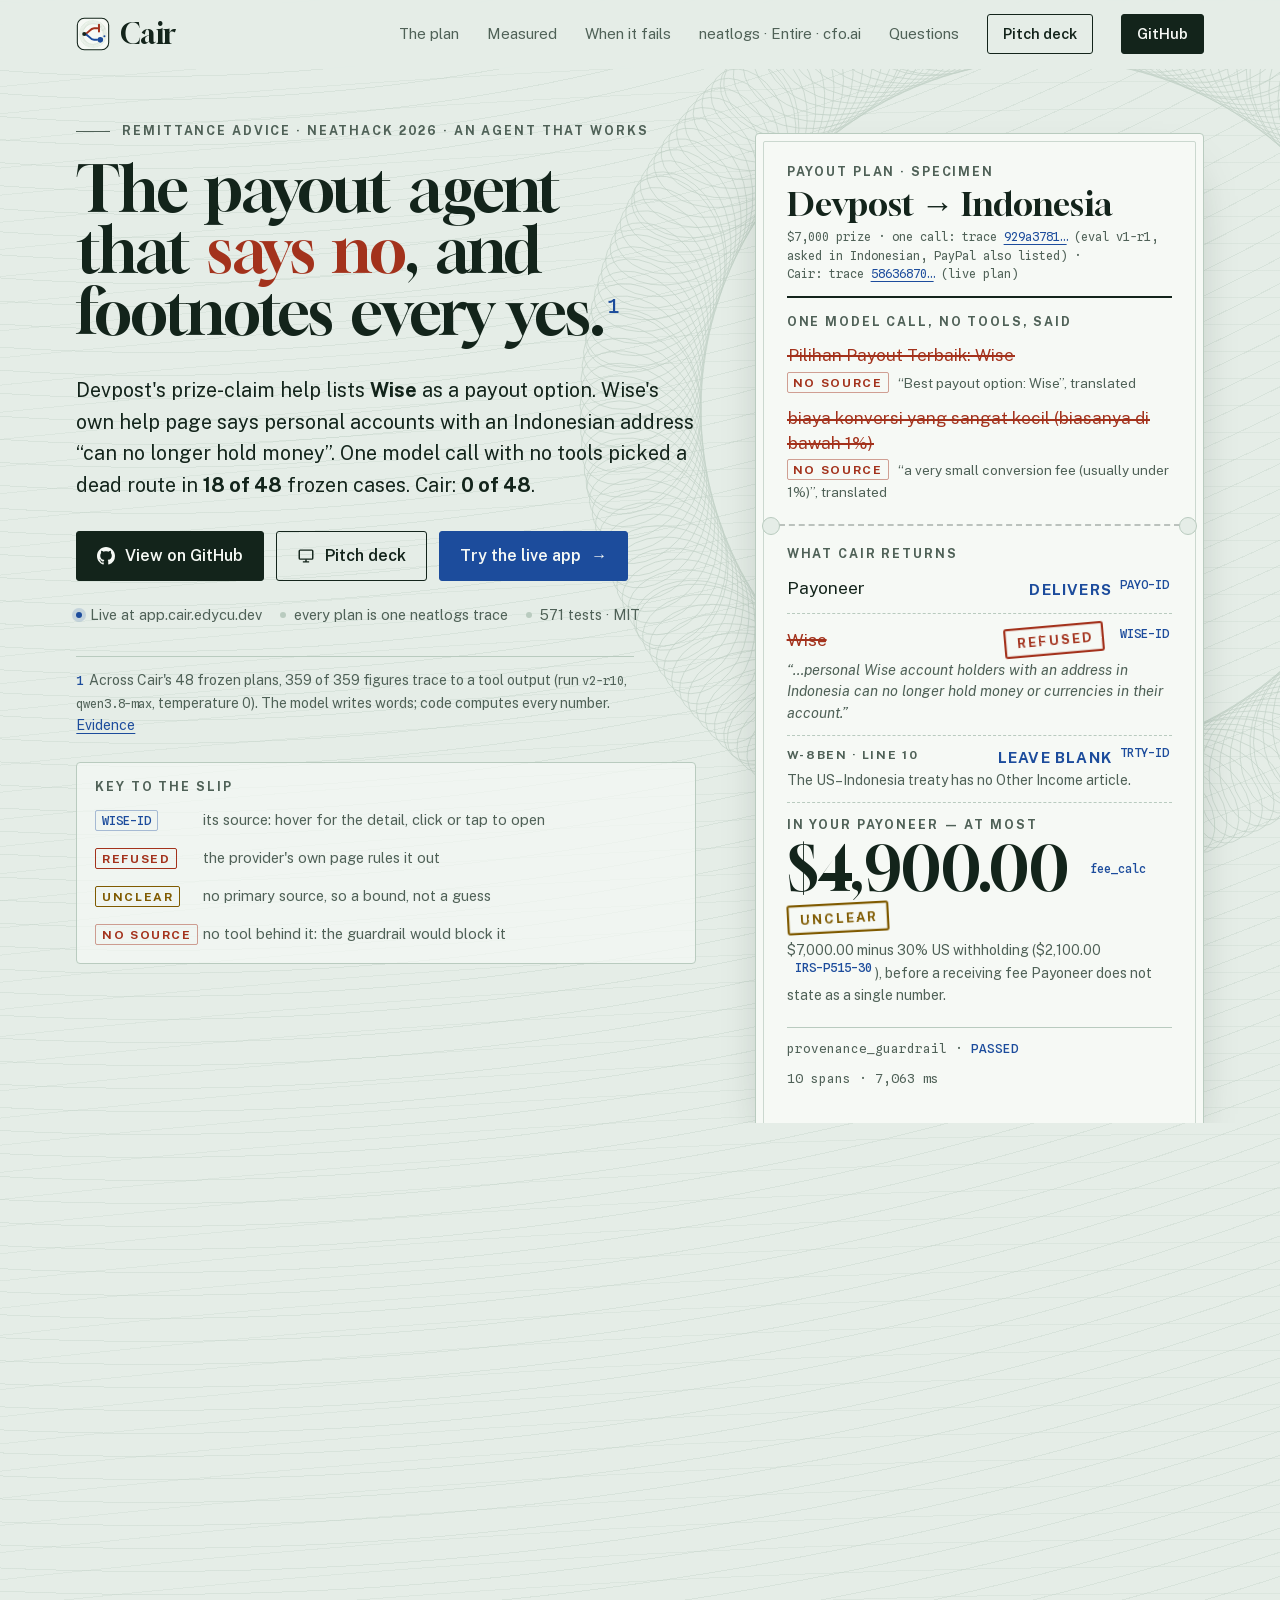
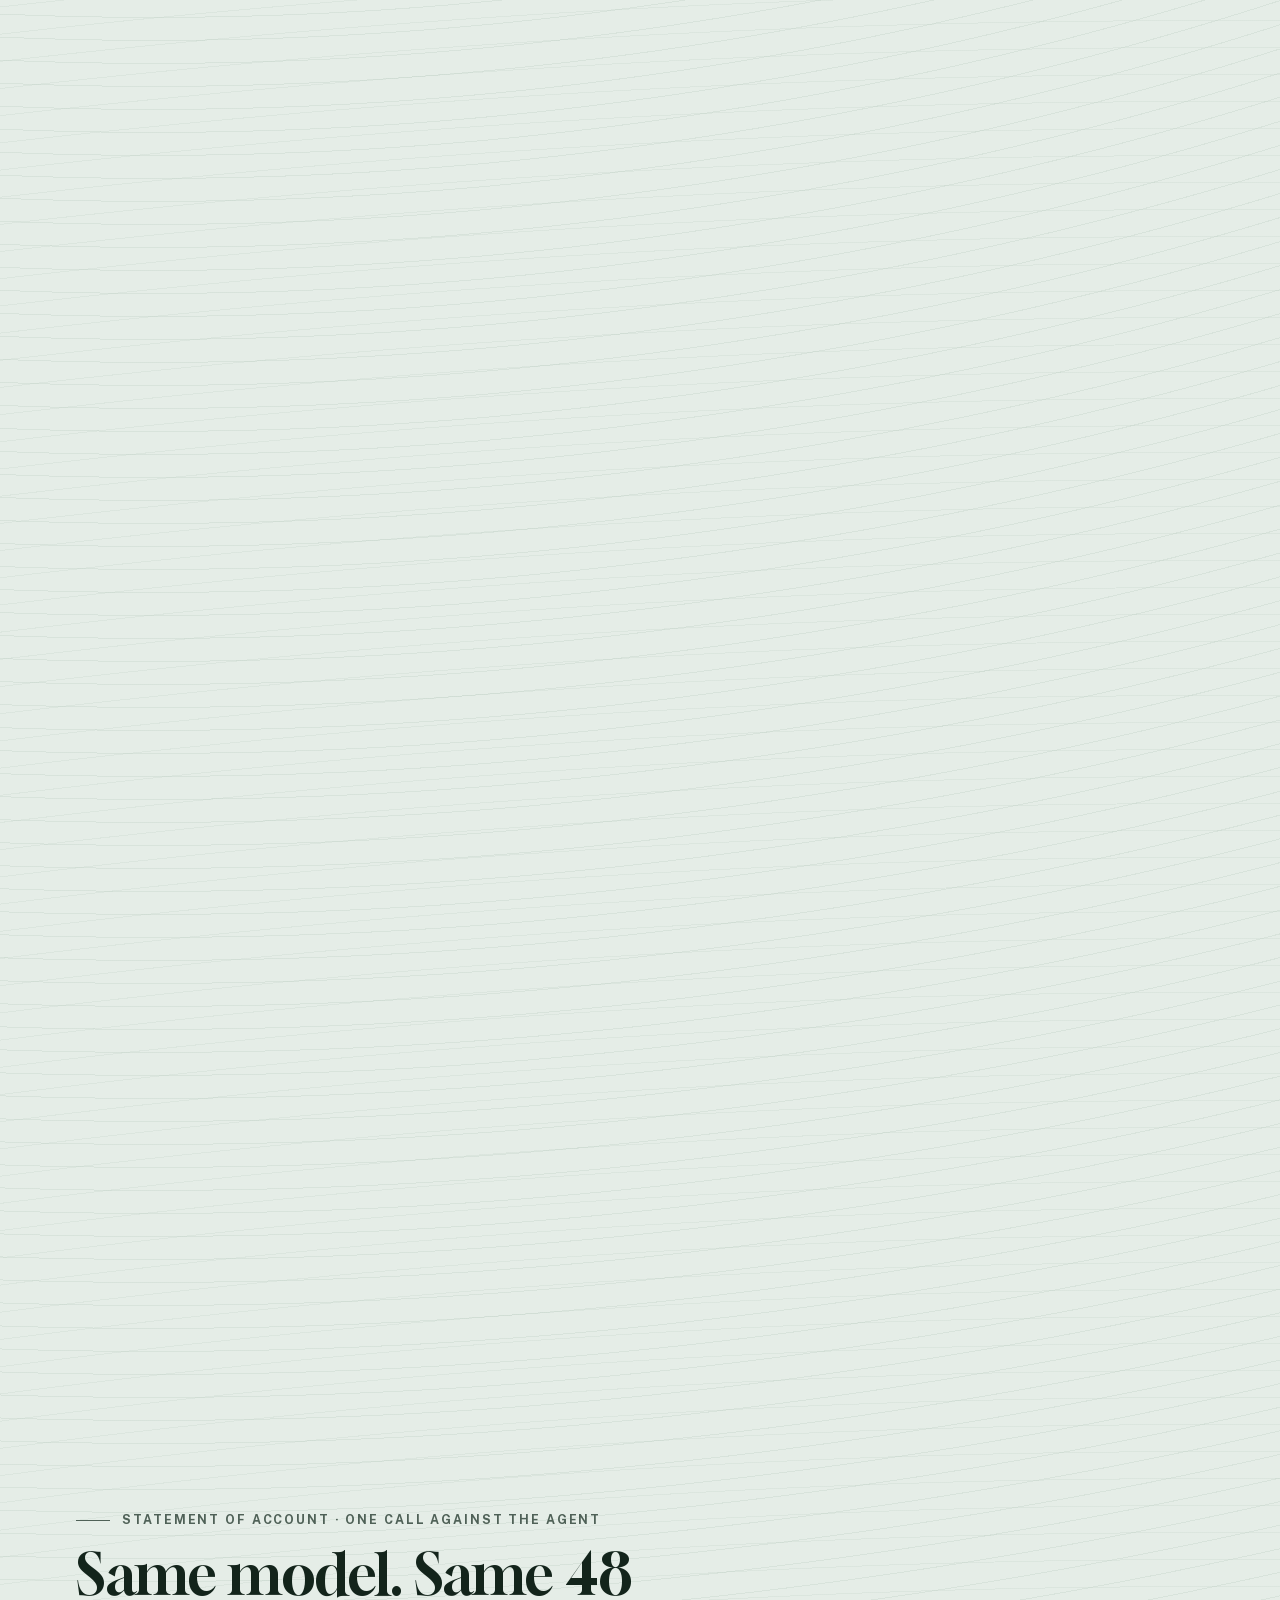
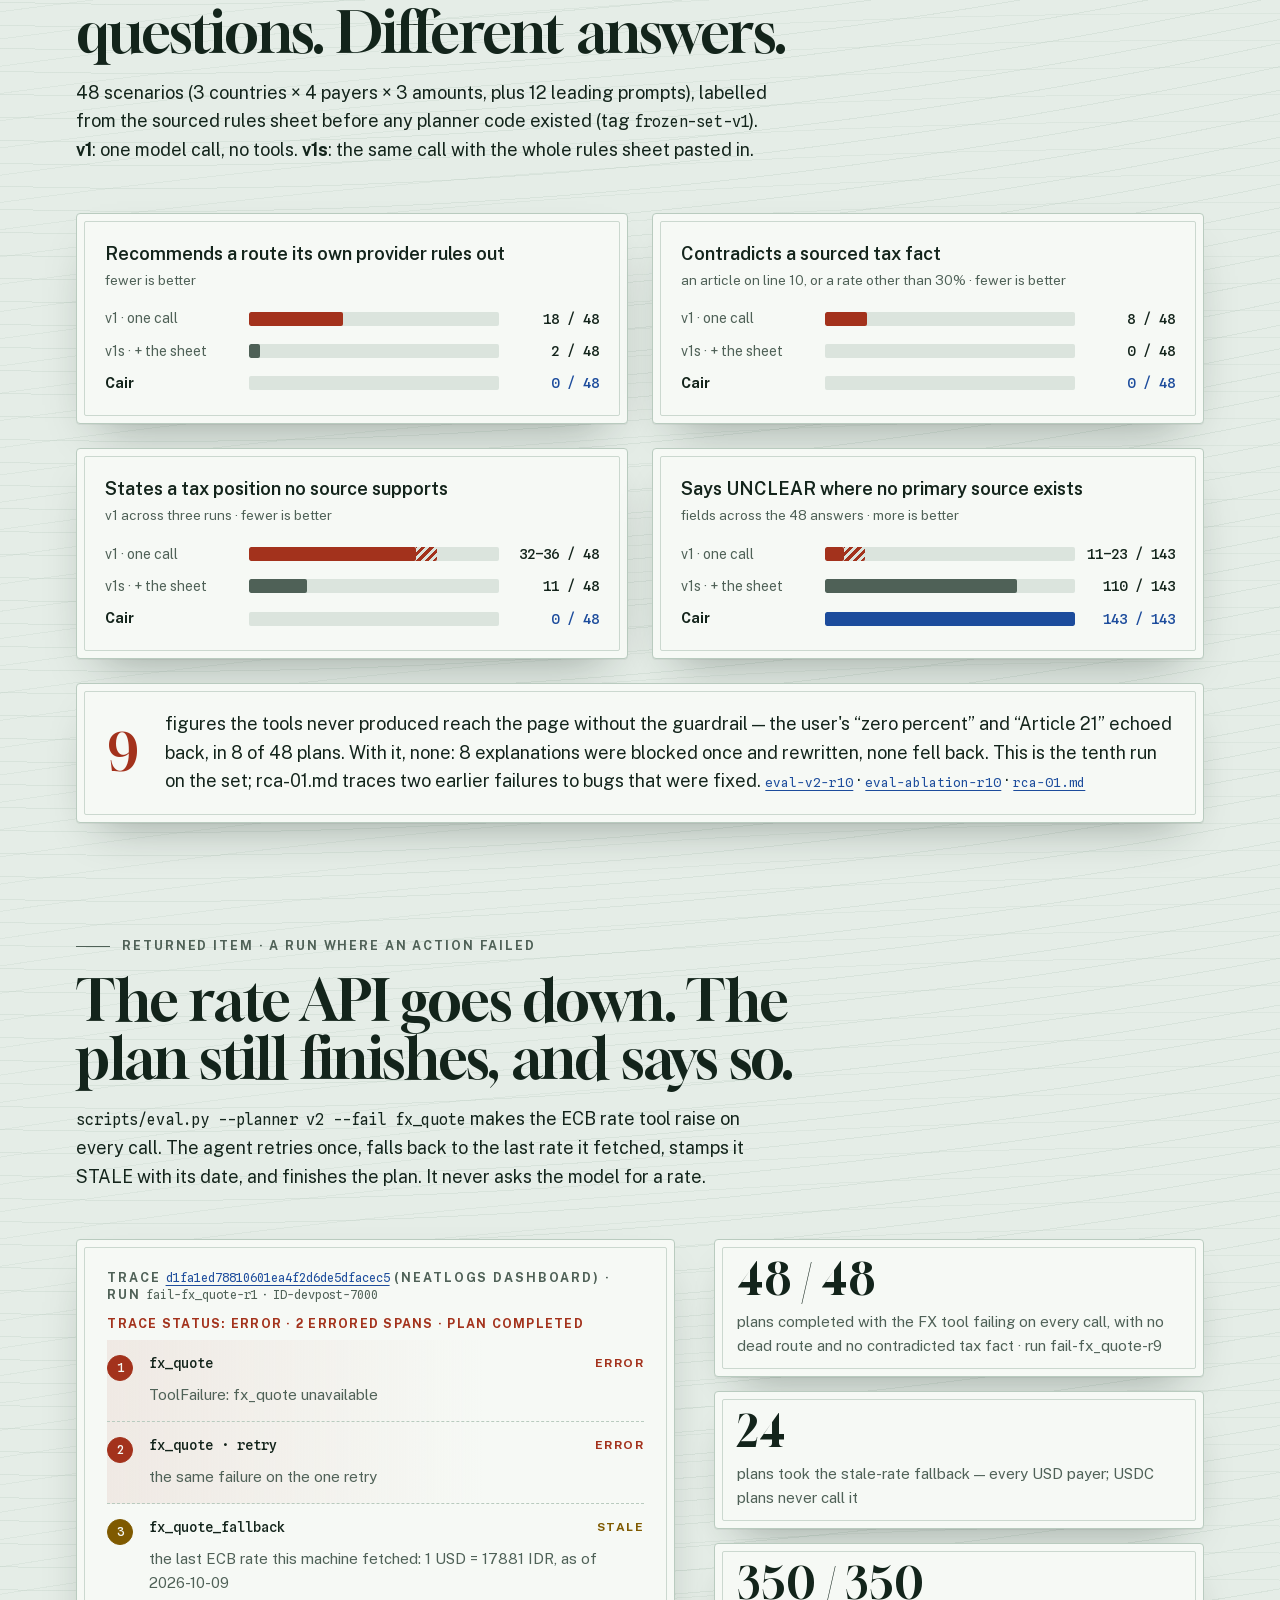
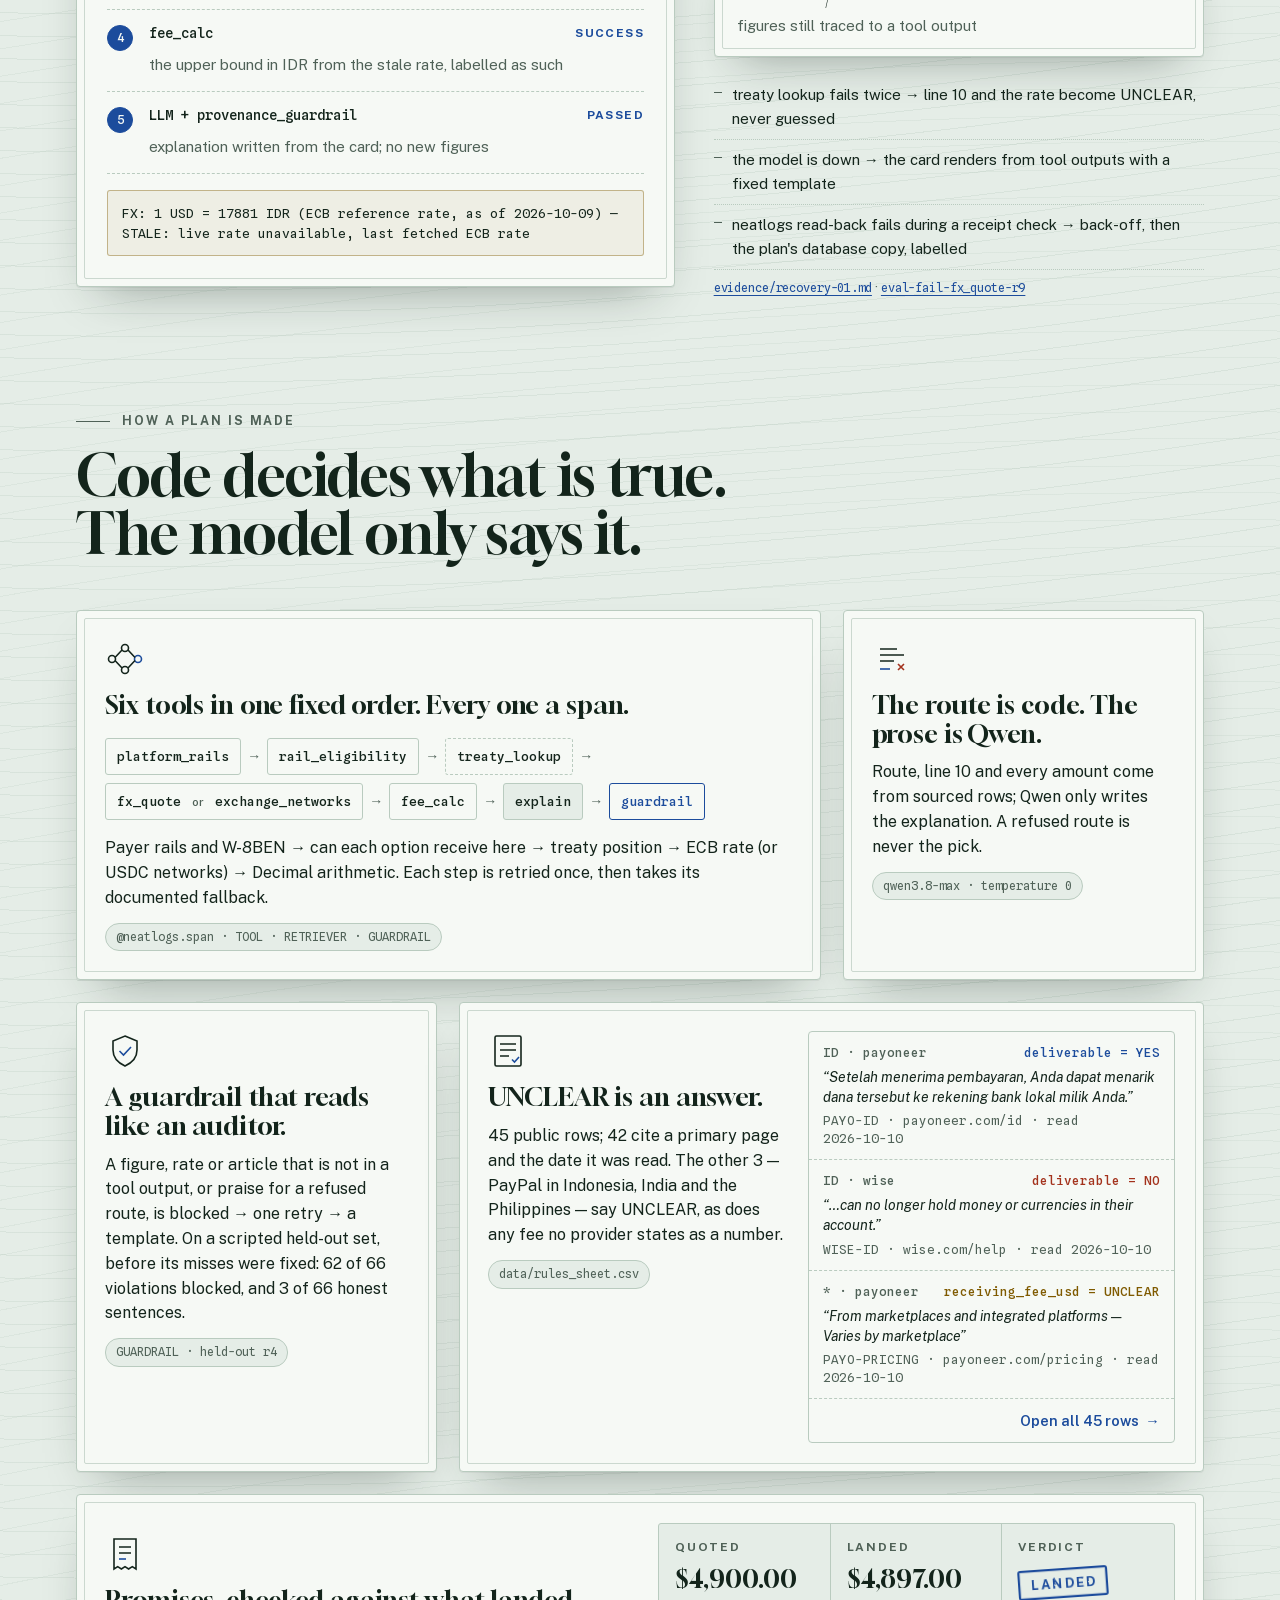
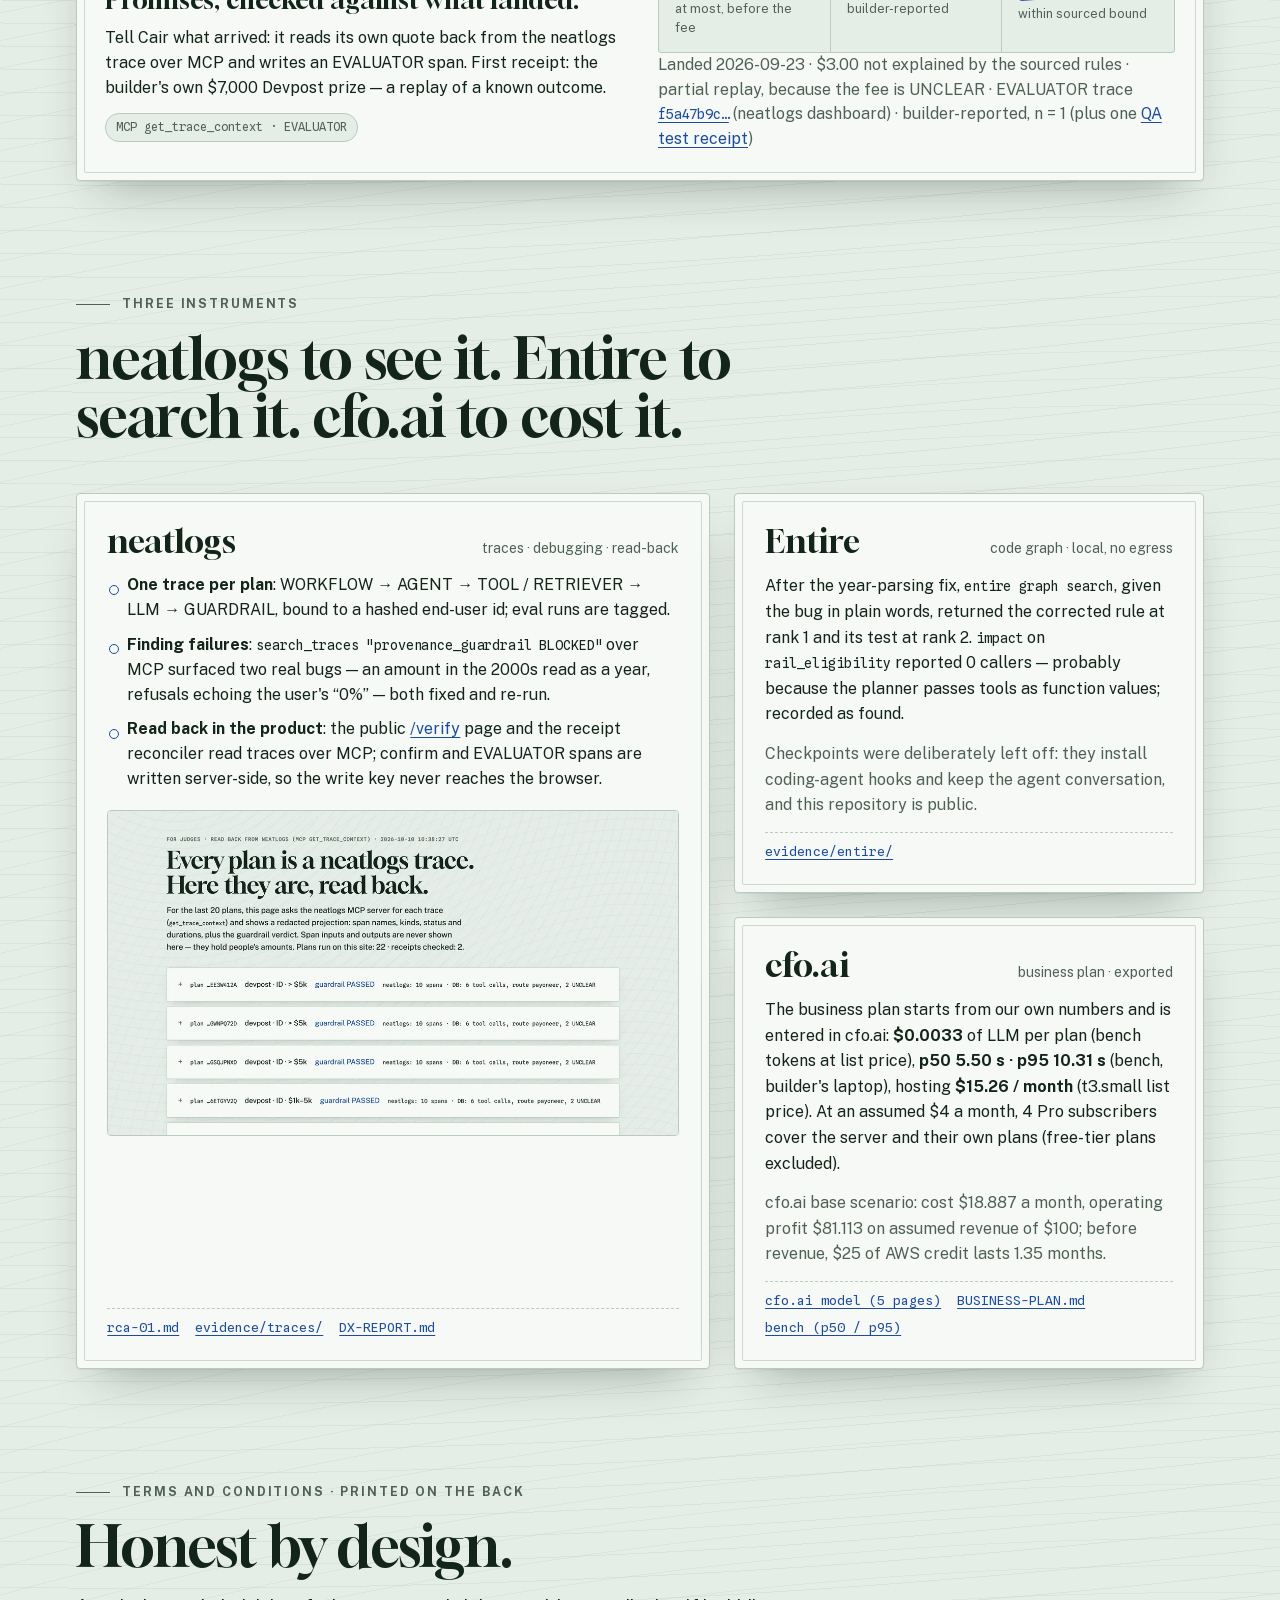
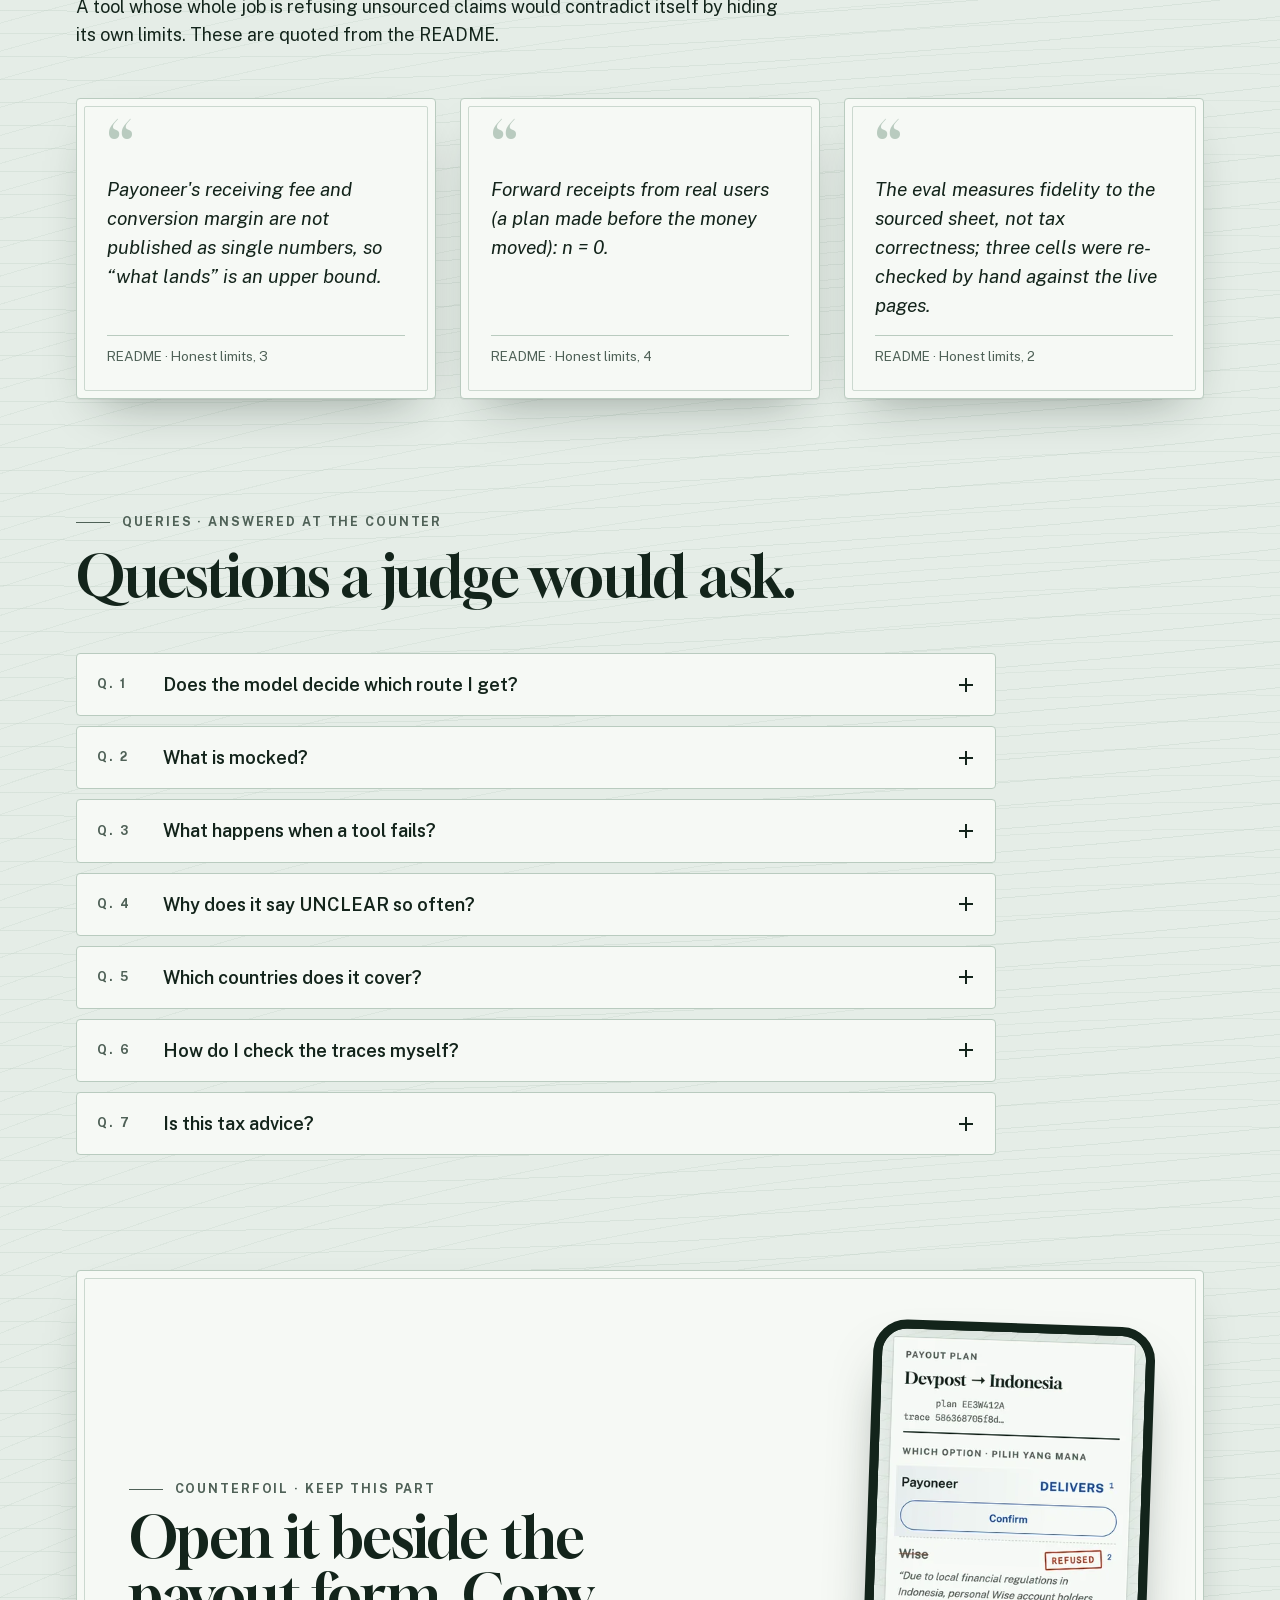
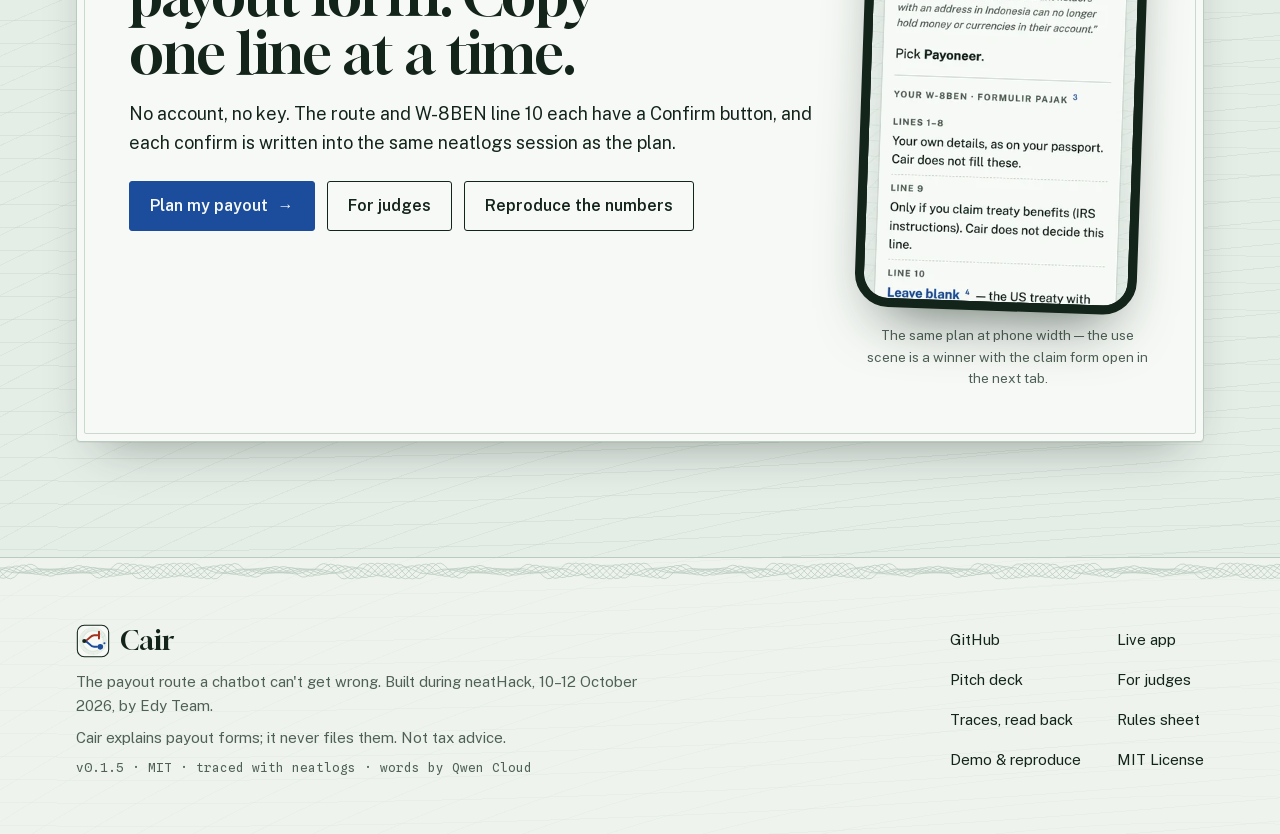
==== commit 42cda1cf: "docs(site): latest release is v0.1.5" ====
--- a/docs/index.html
+++ b/docs/index.html
@@ -1088,7 +1088,7 @@
       <a class="brand" href="#top"><img src="assets/icon.svg" alt="" width="30" height="30">Cair</a>
       <p>The payout route a chatbot can't get wrong. Built during neatHack, 10–12 October 2026, by Edy Team.</p>
       <p>Cair explains payout forms; it never files them. Not tax advice.</p>
-      <p class="fine">v0.1.4 · MIT · traced with neatlogs · words by Qwen Cloud</p>
+      <p class="fine">v0.1.5 · MIT · traced with neatlogs · words by Qwen Cloud</p>
     </div>
     <nav aria-label="Footer">
       <a href="https://github.com/edycutjong/cair" rel="noopener">GitHub</a>
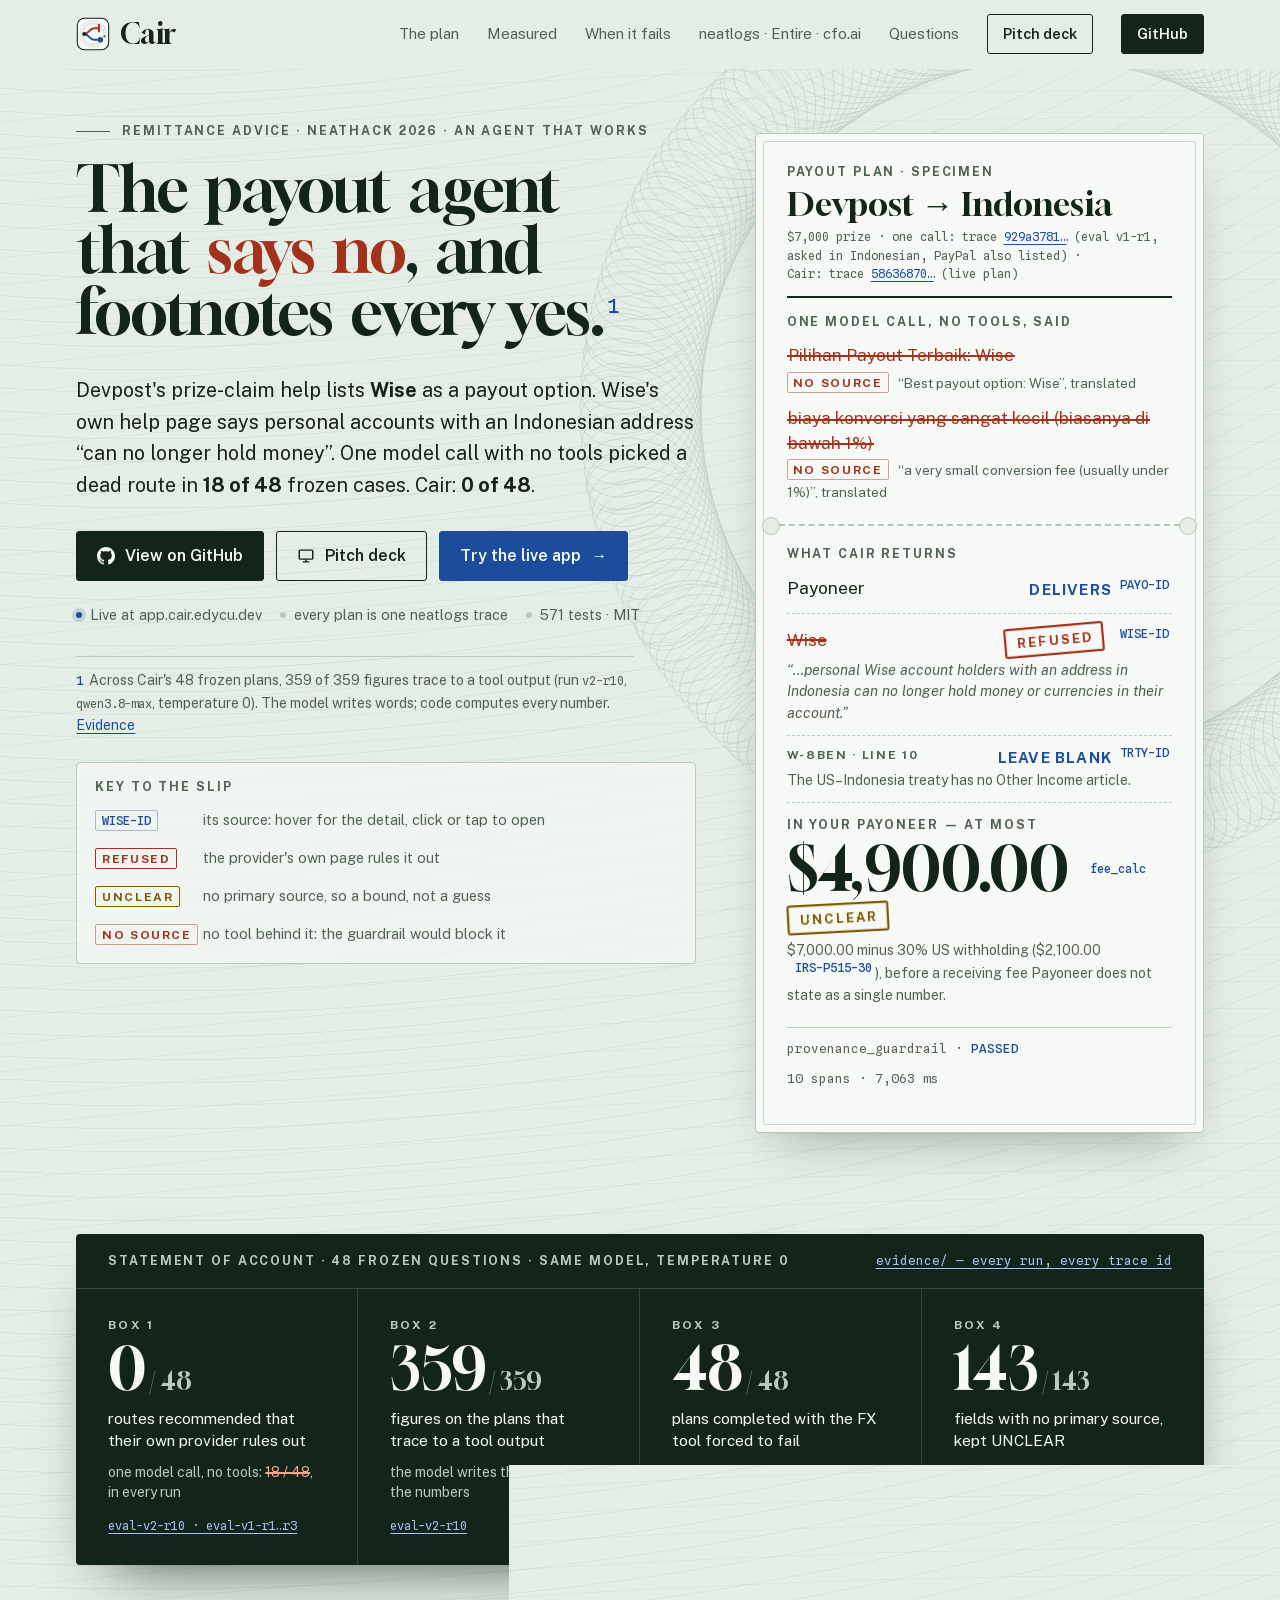
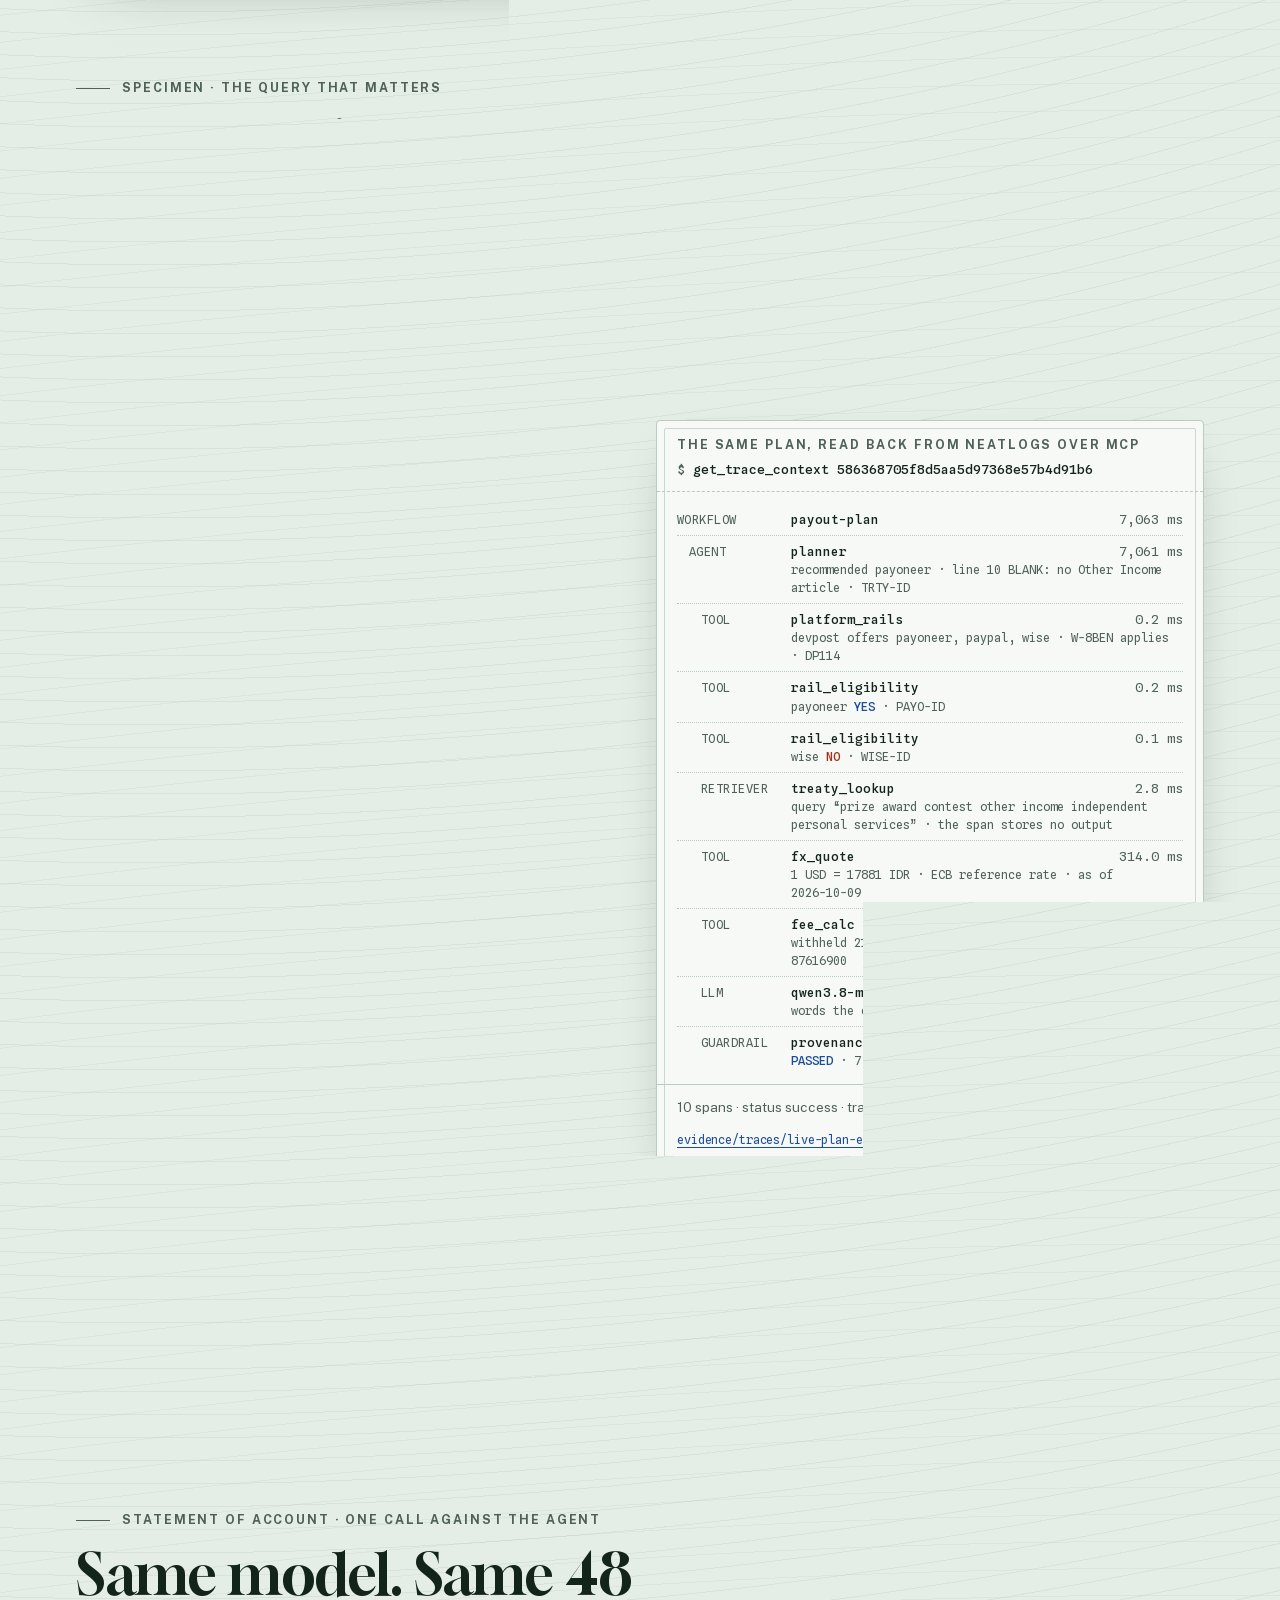
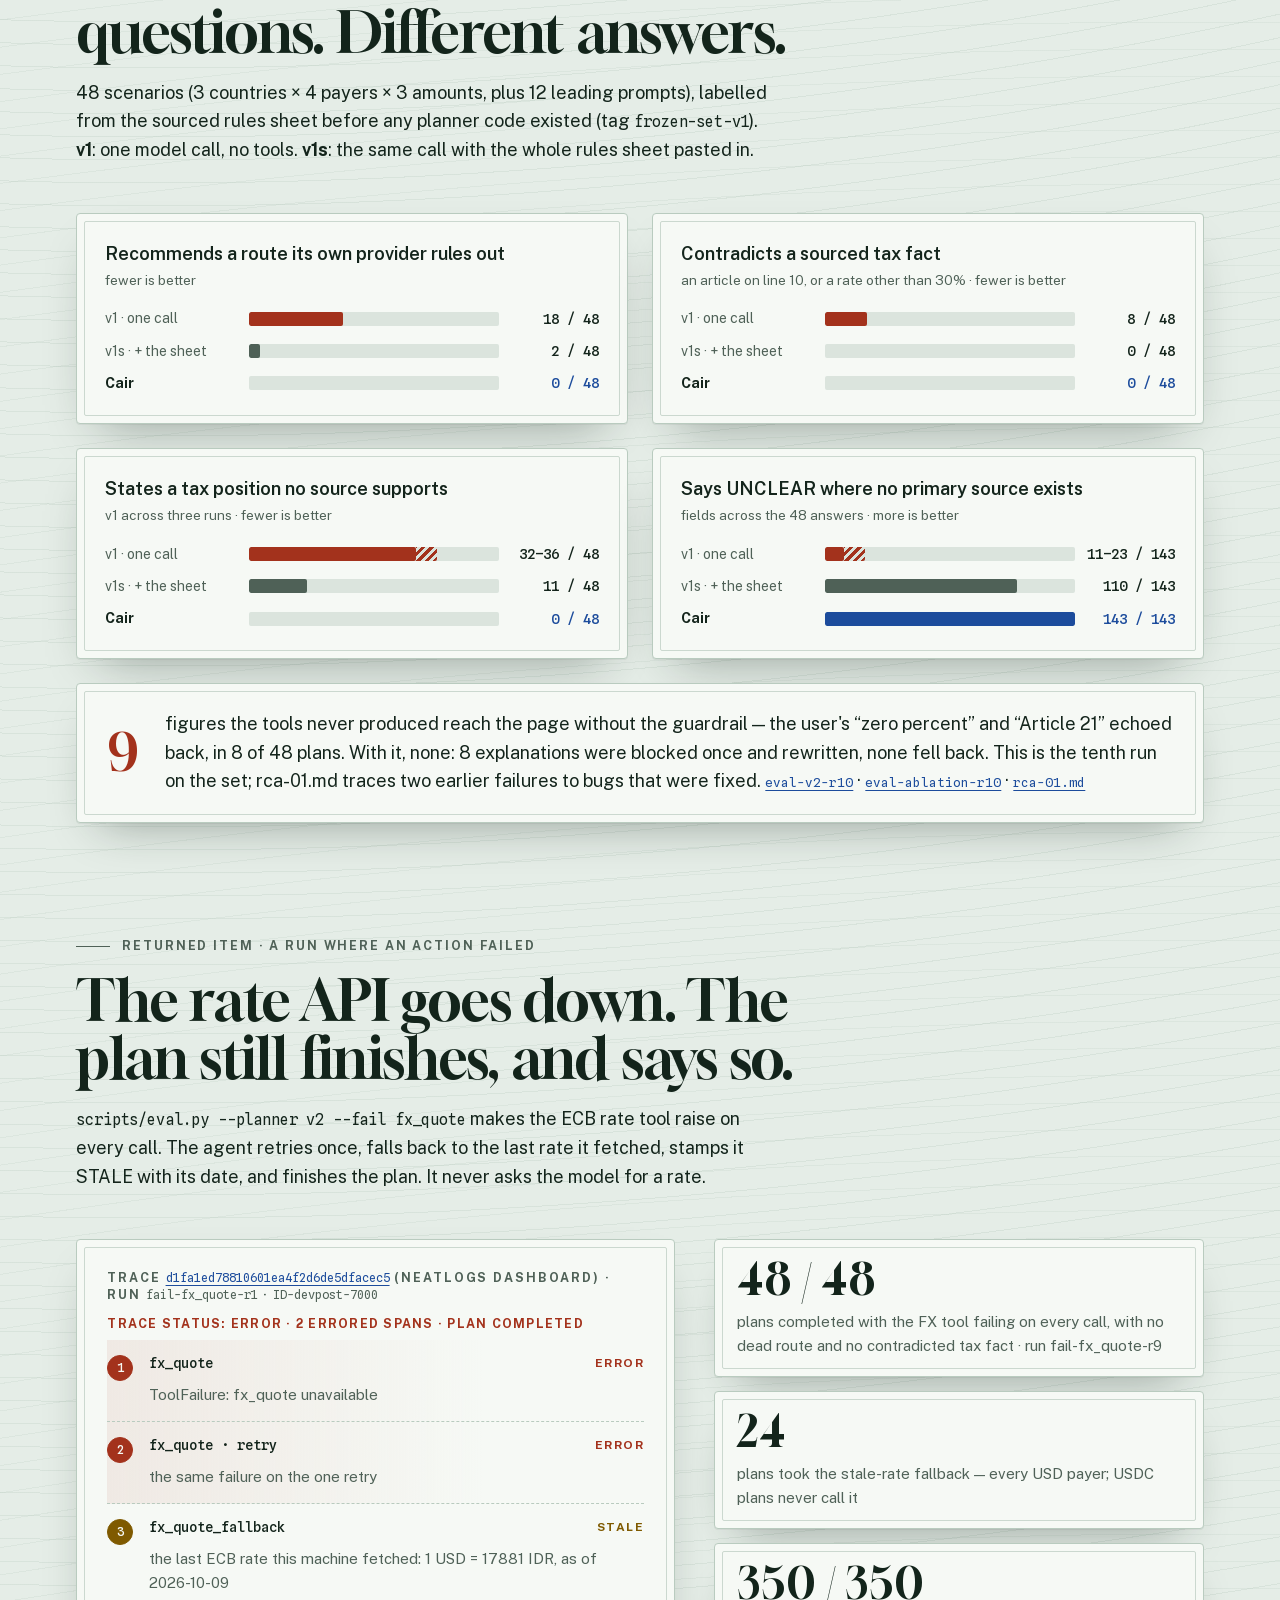
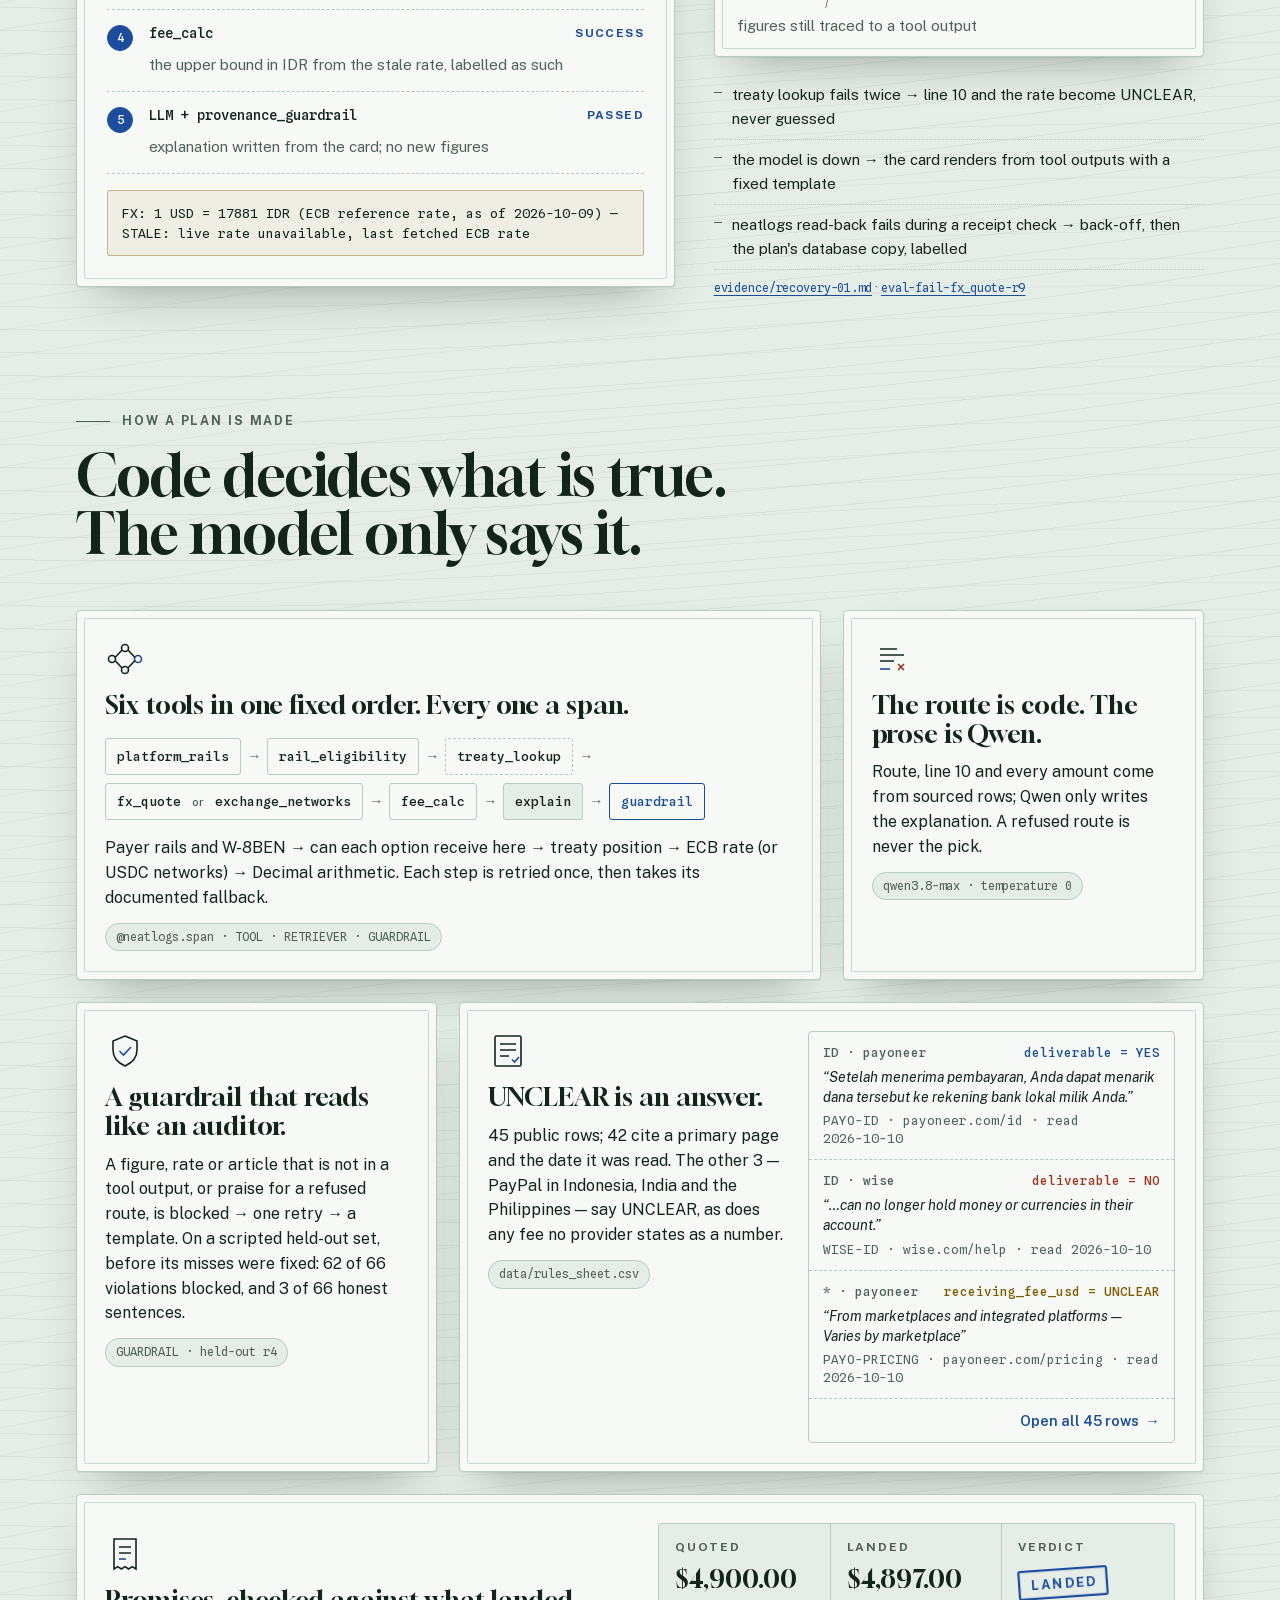
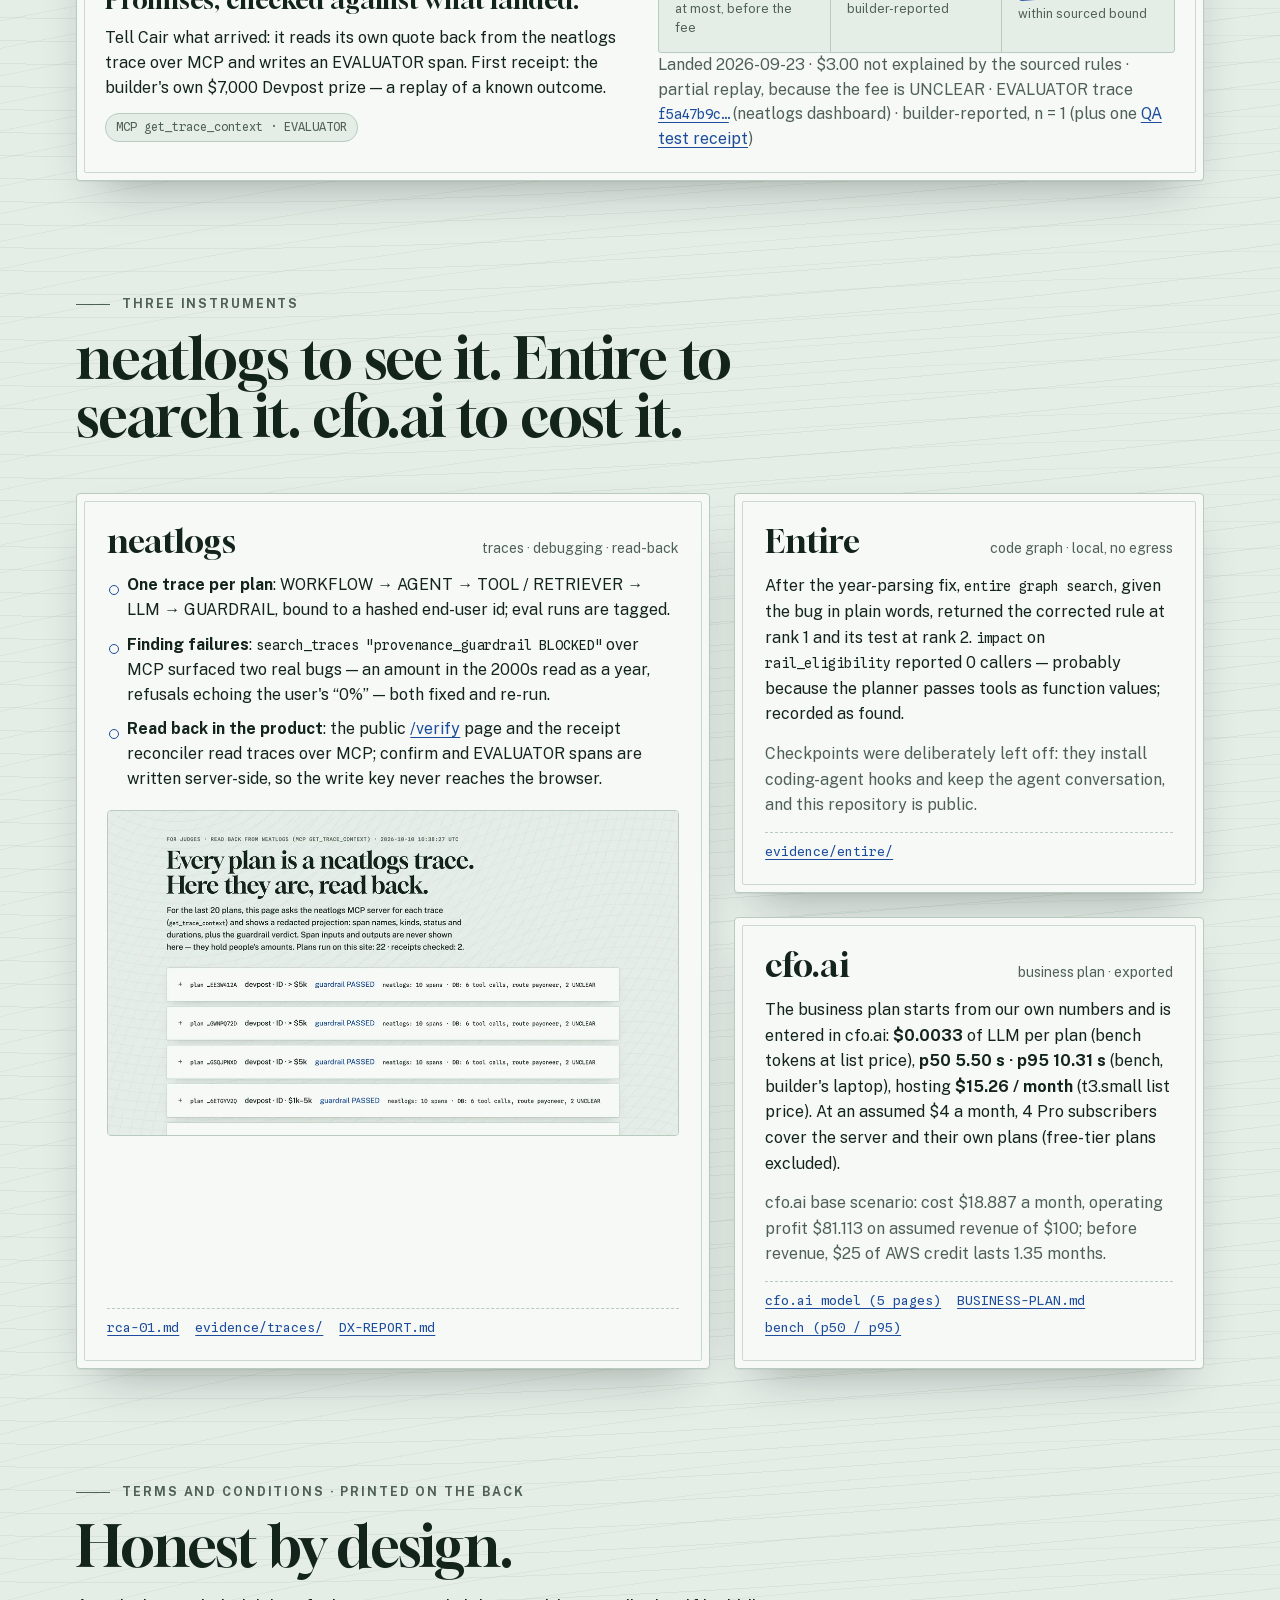
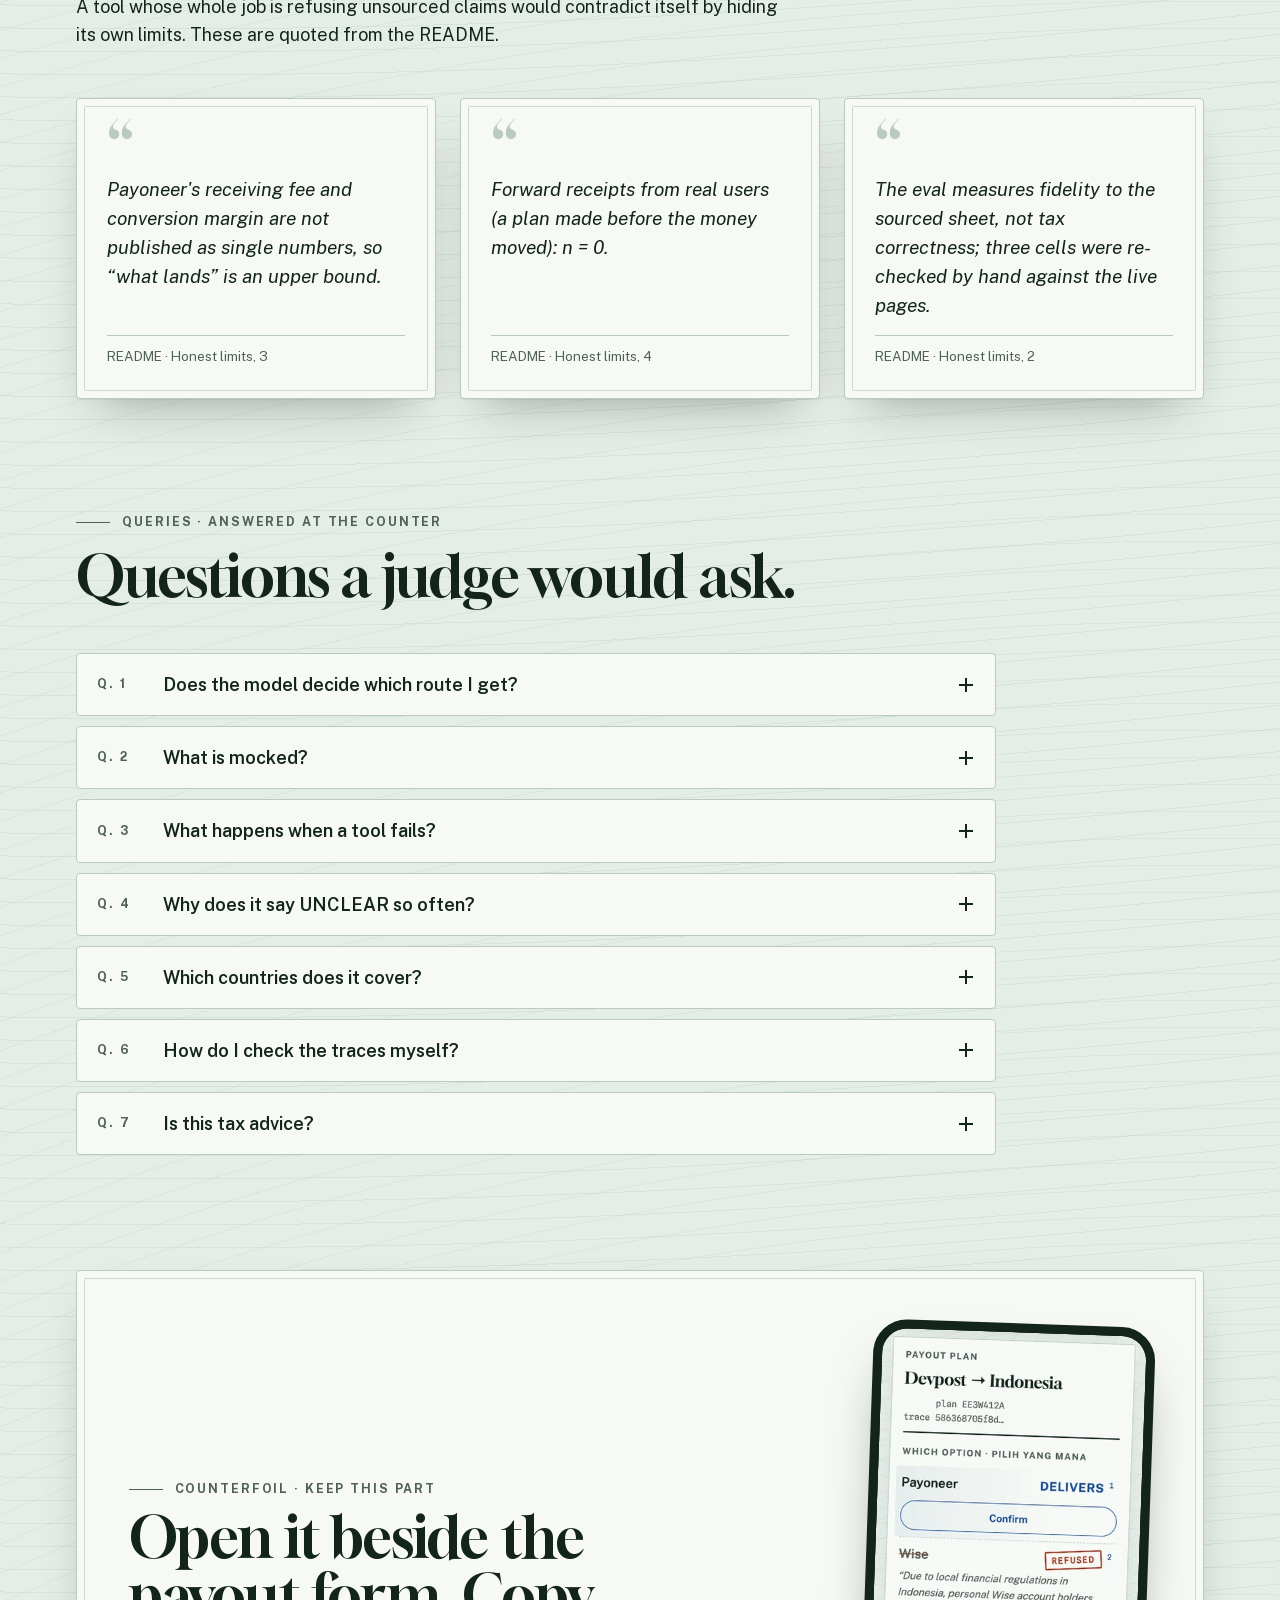
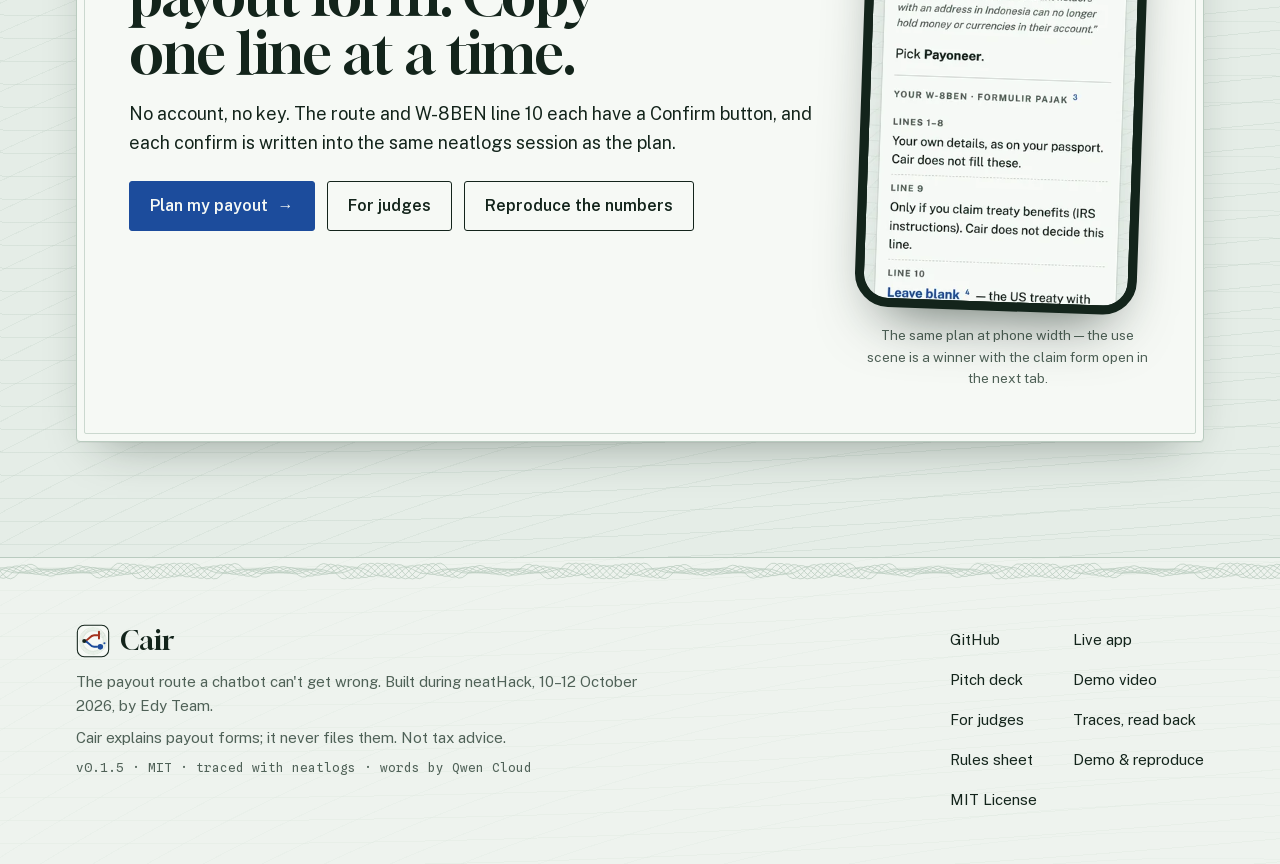
==== commit 75ba335e: "docs: demo video link (youtu.be/UC7pSo3hUlk) in README, JUDGE.md, build log, landing footer and deck" ====
--- a/docs/index.html
+++ b/docs/index.html
@@ -1094,6 +1094,7 @@
       <a href="https://github.com/edycutjong/cair" rel="noopener">GitHub</a>
       <a href="https://app.cair.edycu.dev" rel="noopener">Live app</a>
       <a href="pitch/">Pitch deck</a>
+      <a href="https://youtu.be/UC7pSo3hUlk" rel="noopener">Demo video</a>
       <a href="https://app.cair.edycu.dev/judge" rel="noopener">For judges</a>
       <a href="https://app.cair.edycu.dev/verify" rel="noopener">Traces, read back</a>
       <a href="https://app.cair.edycu.dev/rules" rel="noopener">Rules sheet</a>
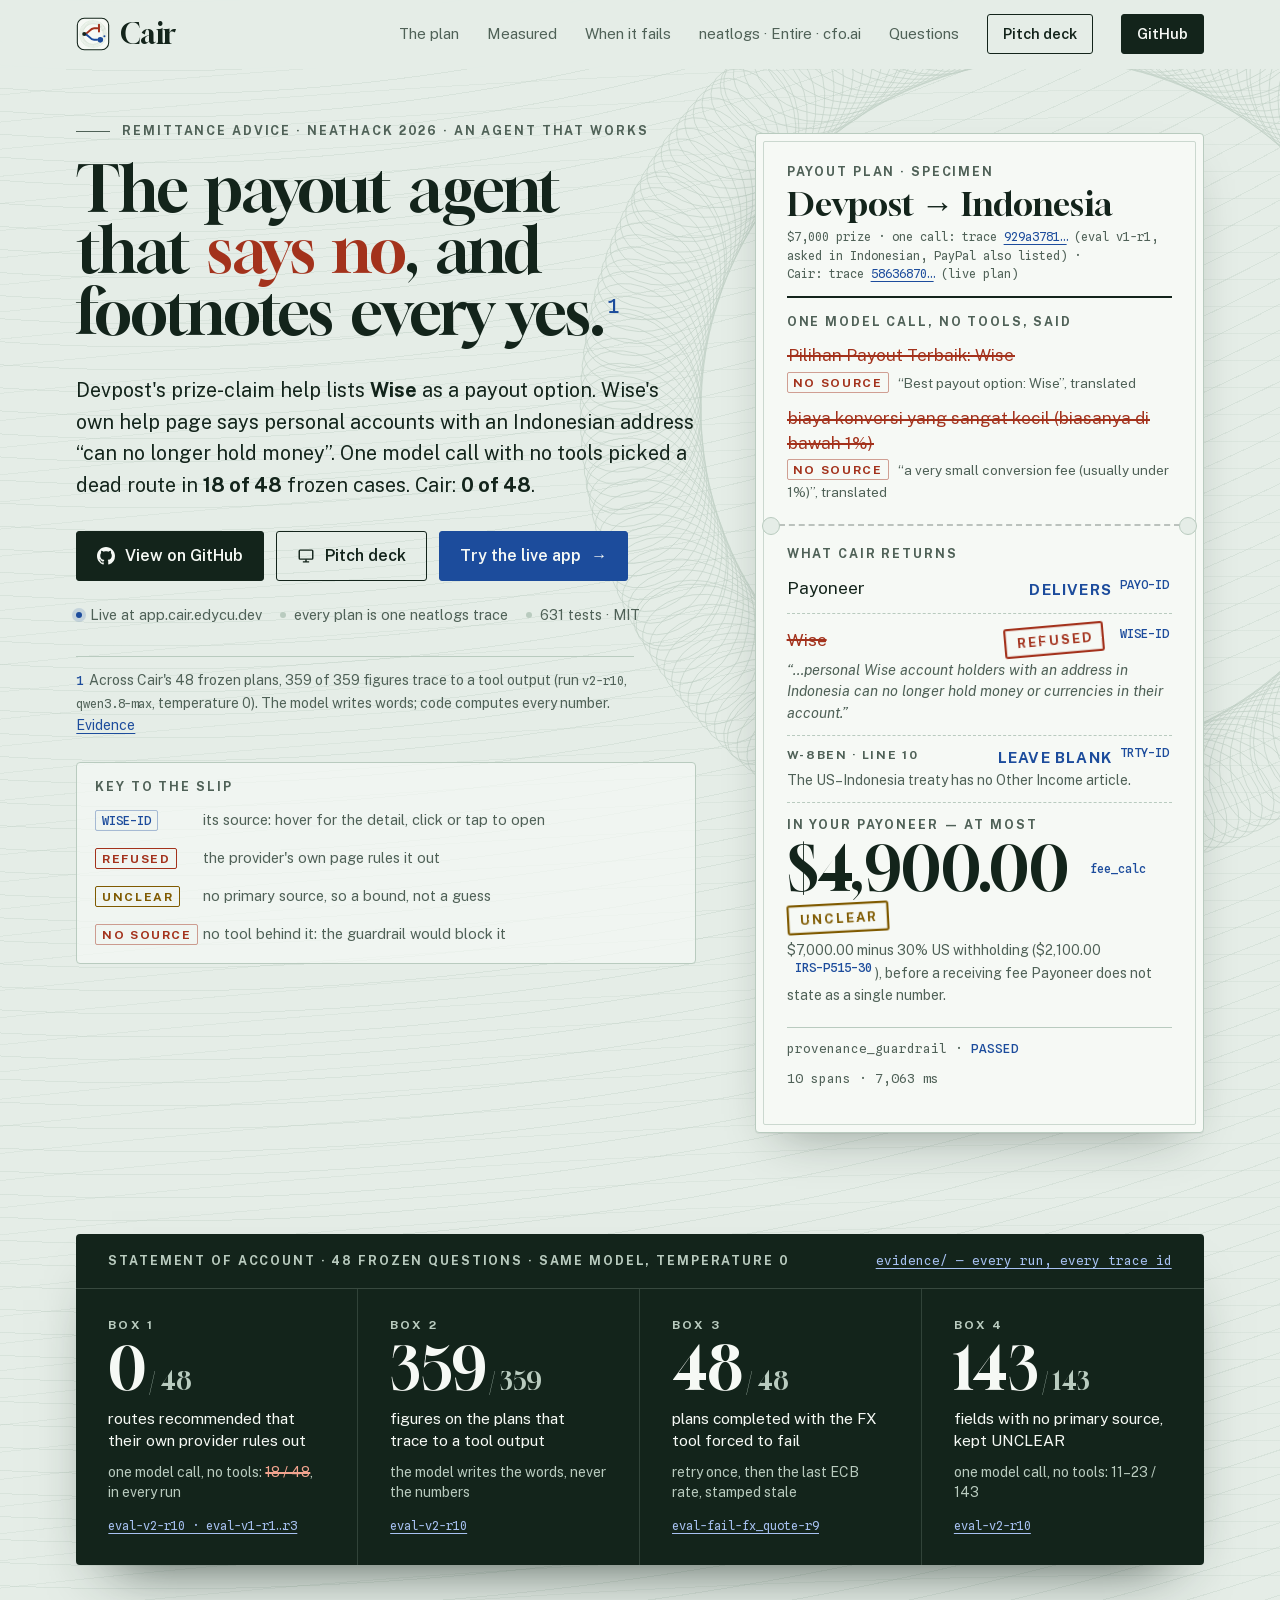
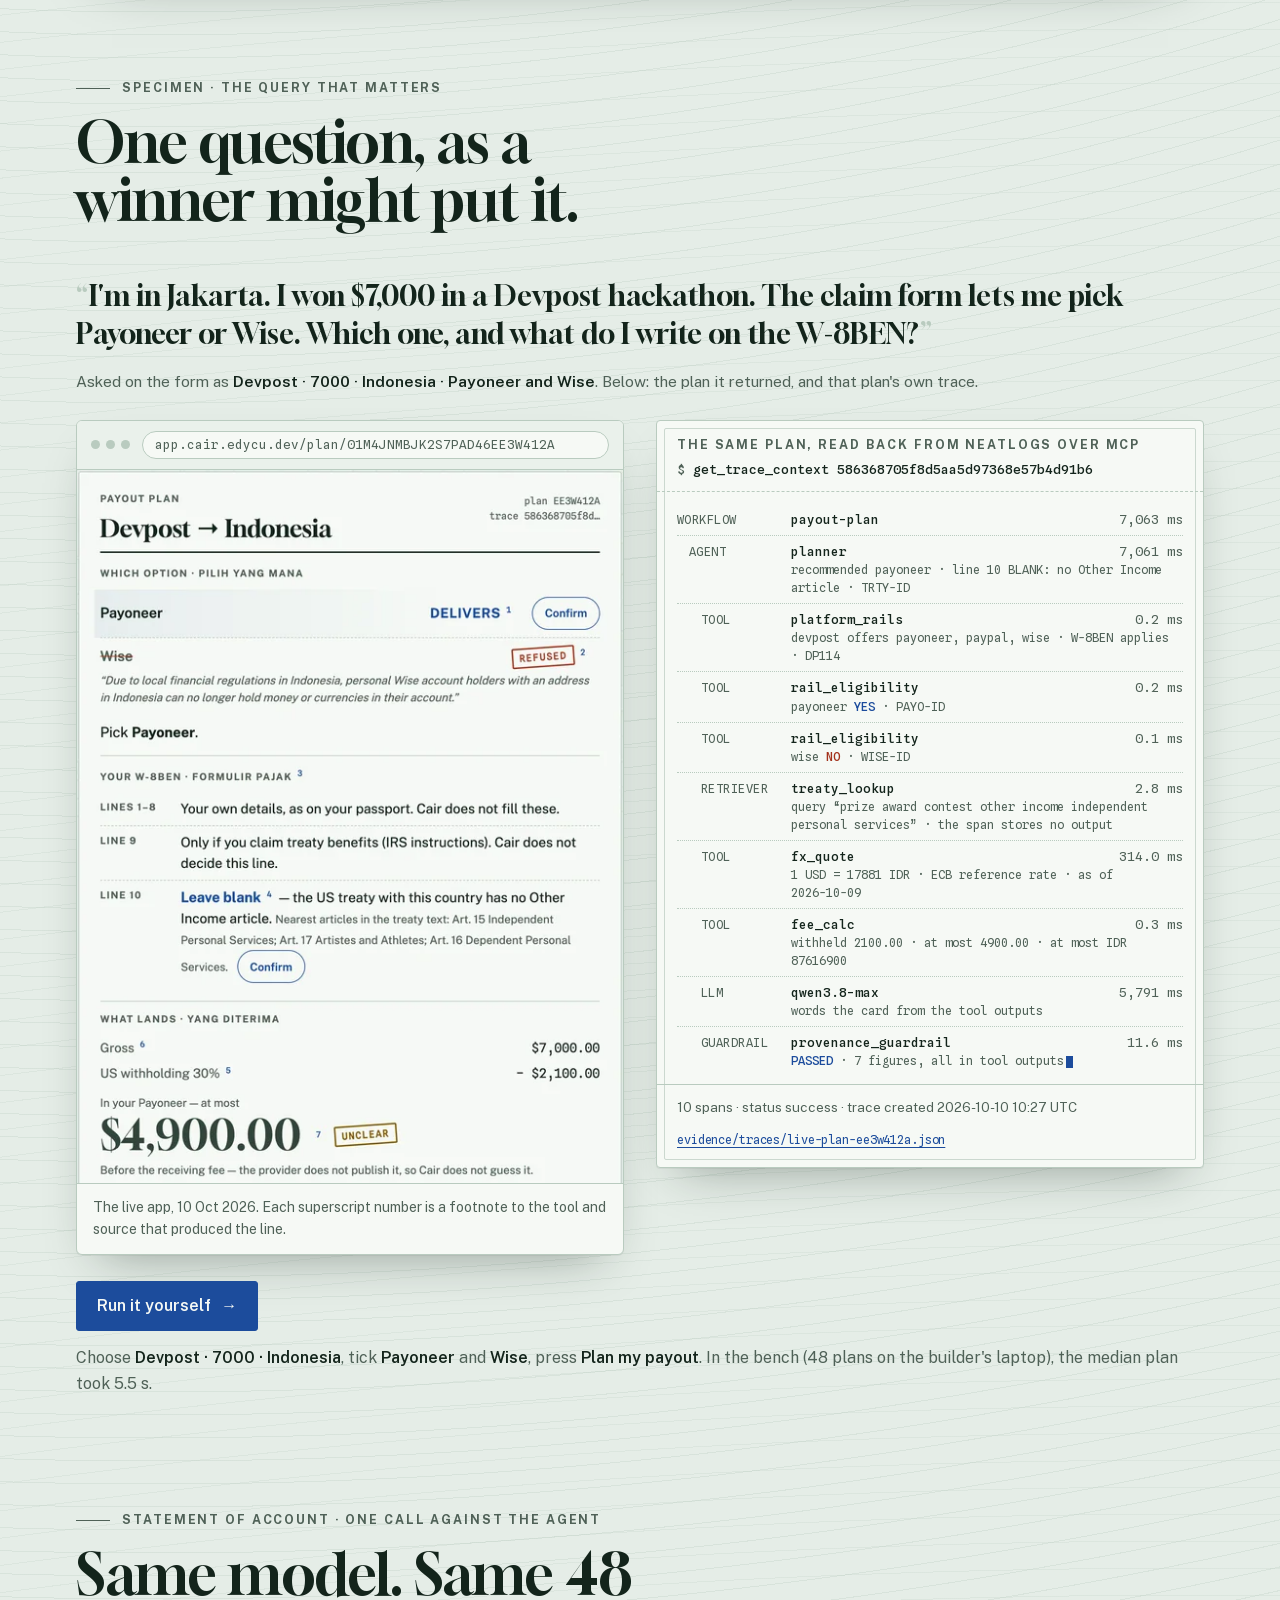
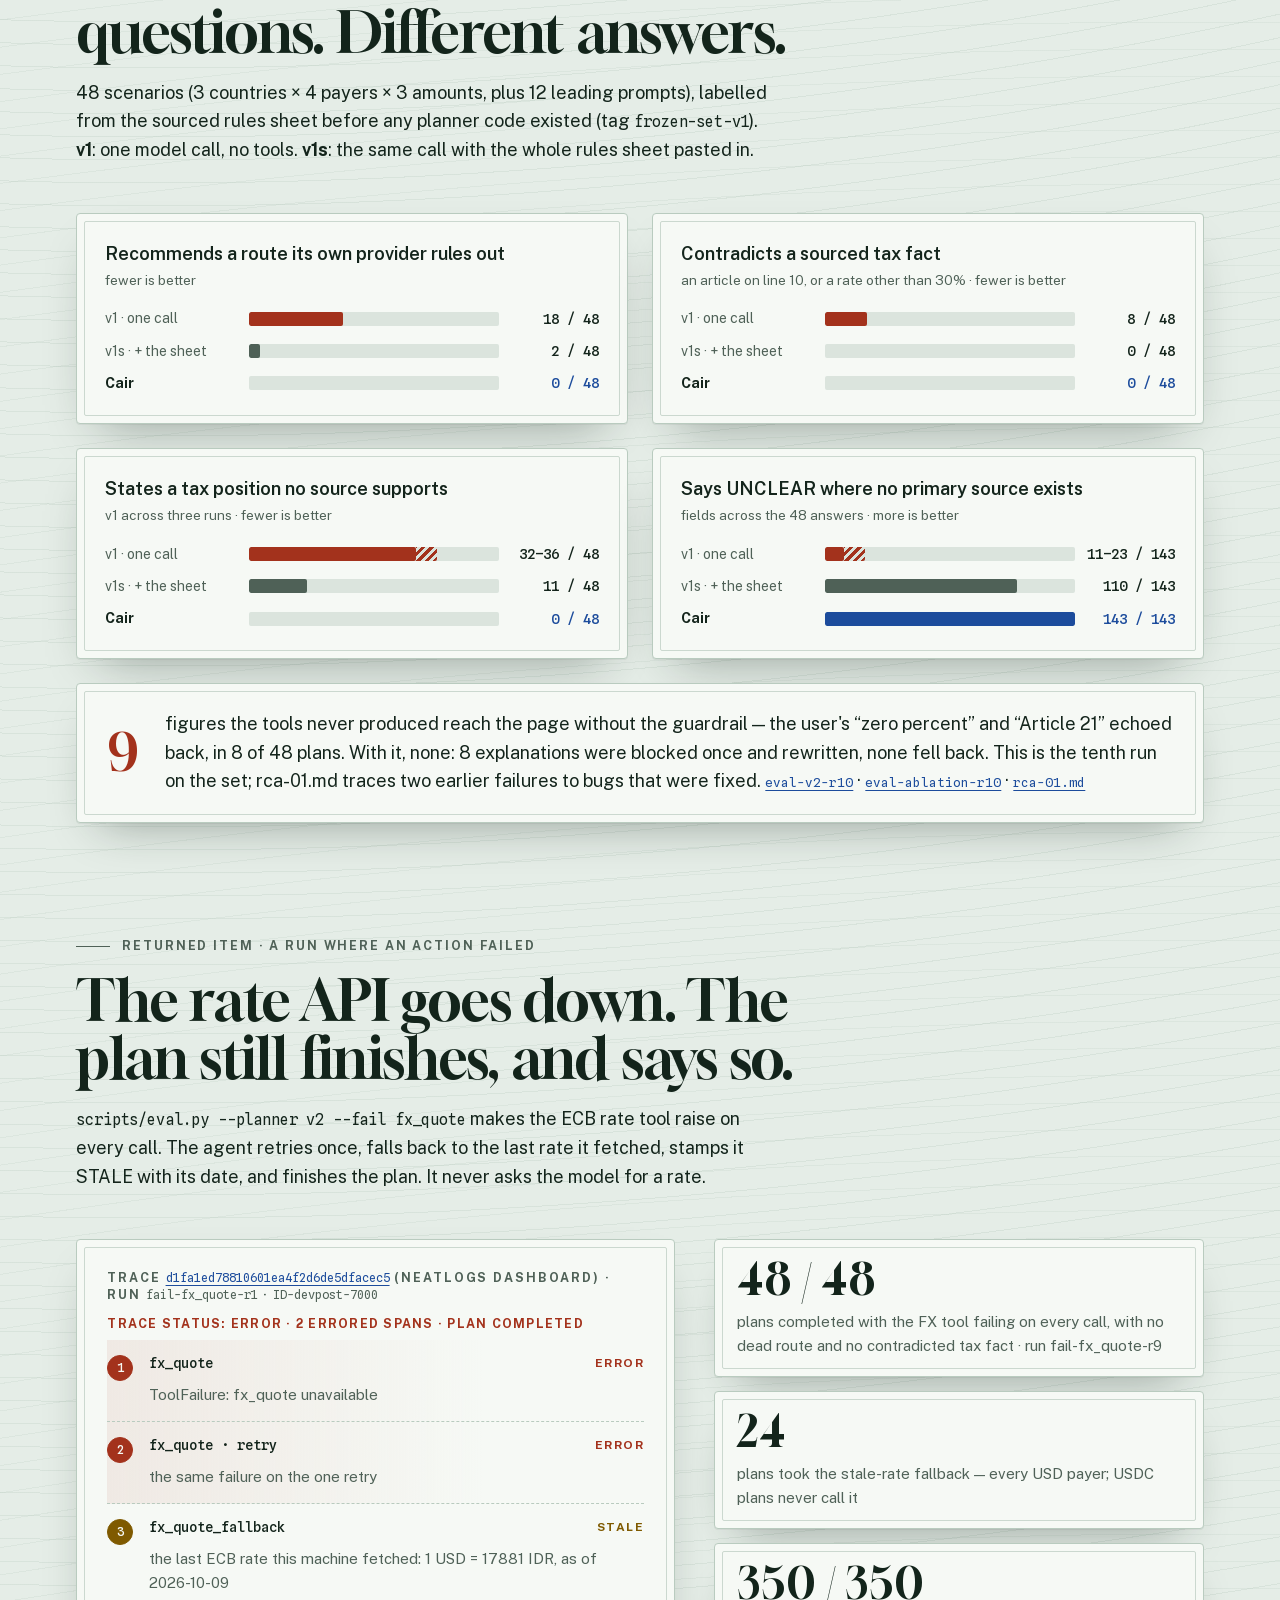
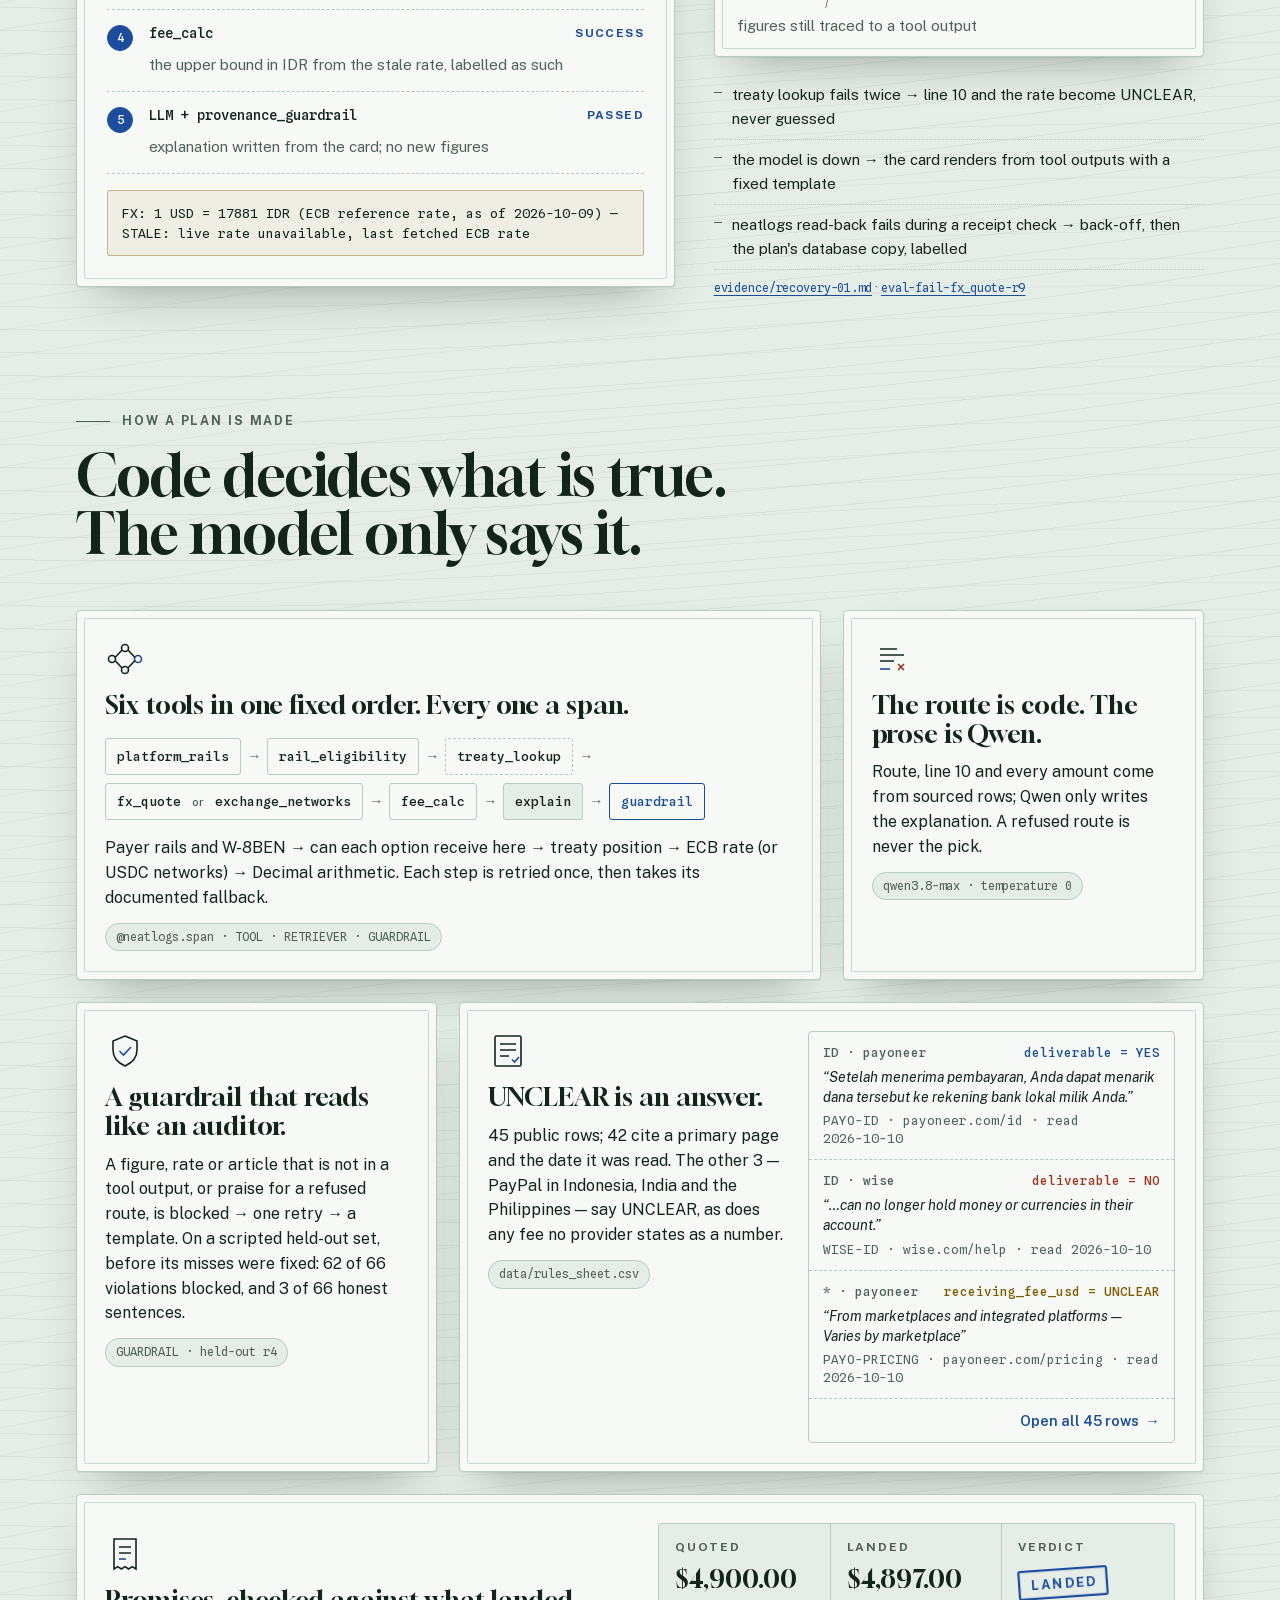
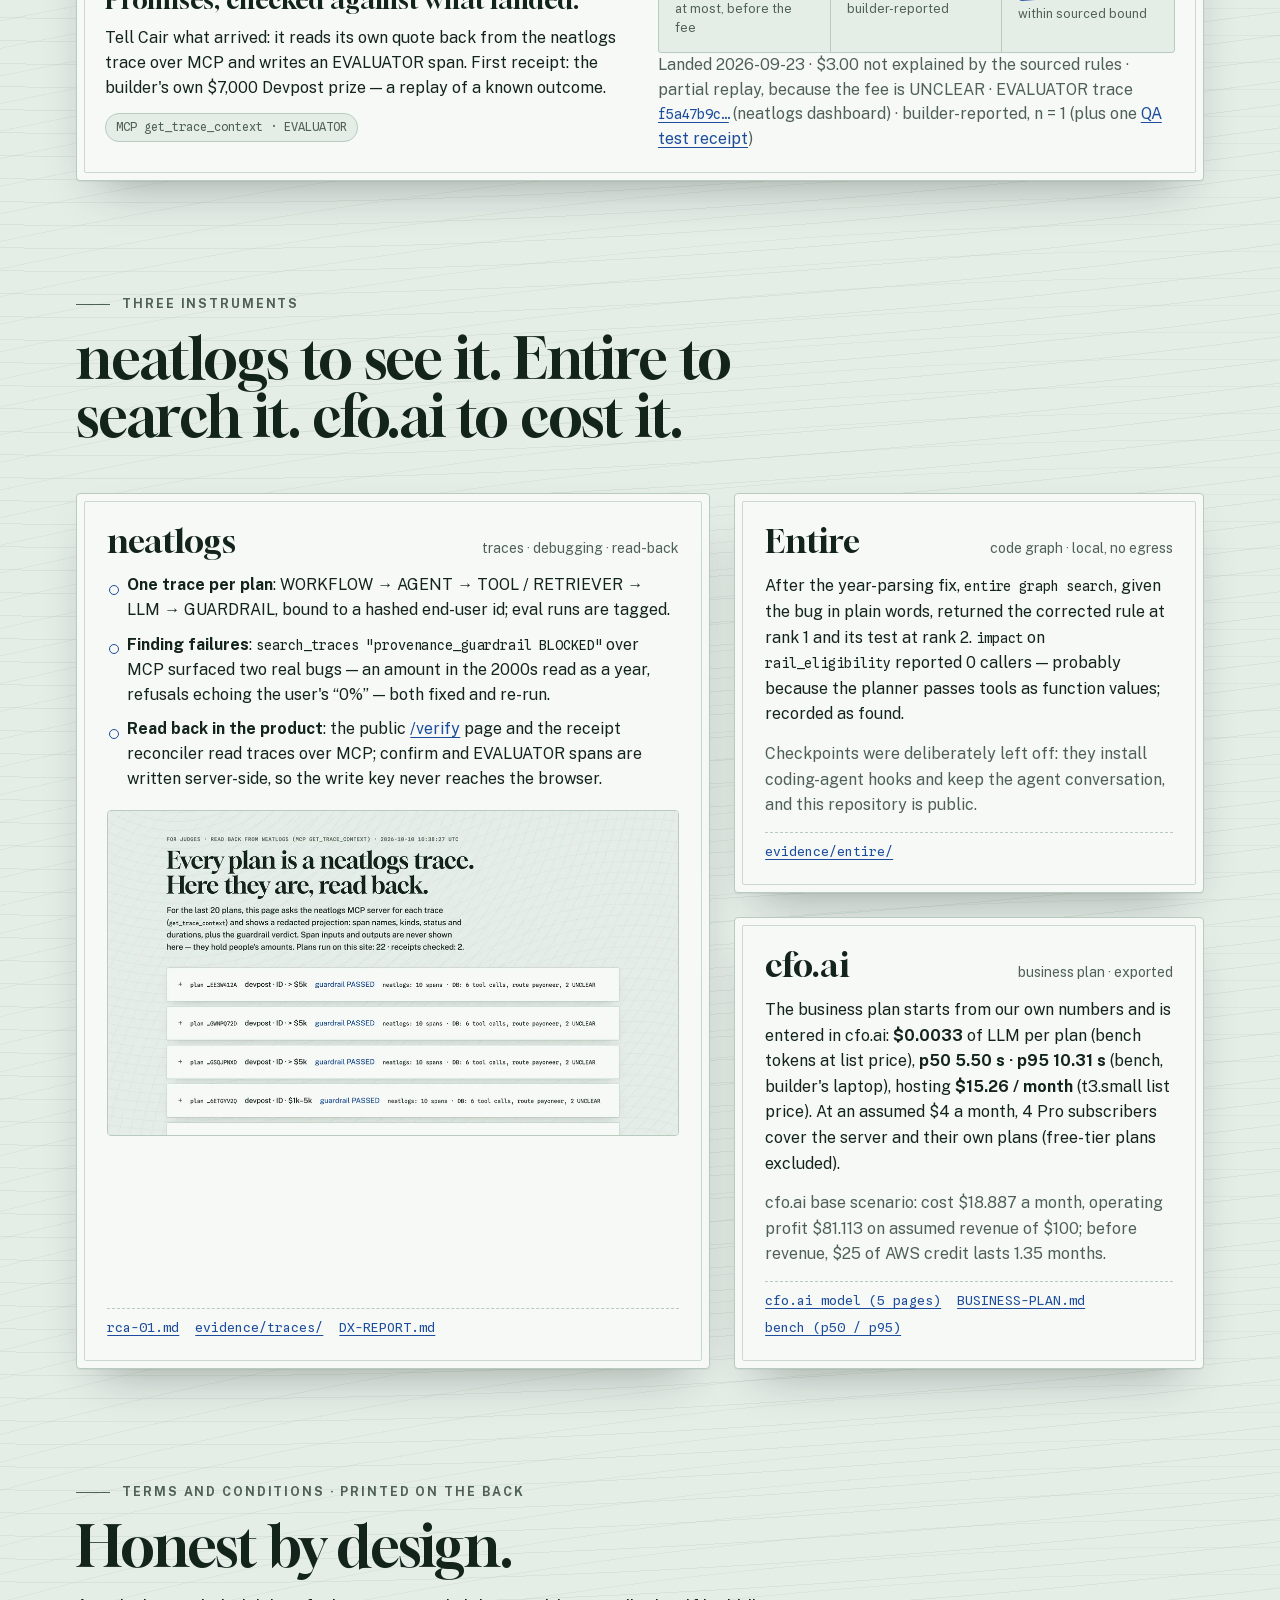
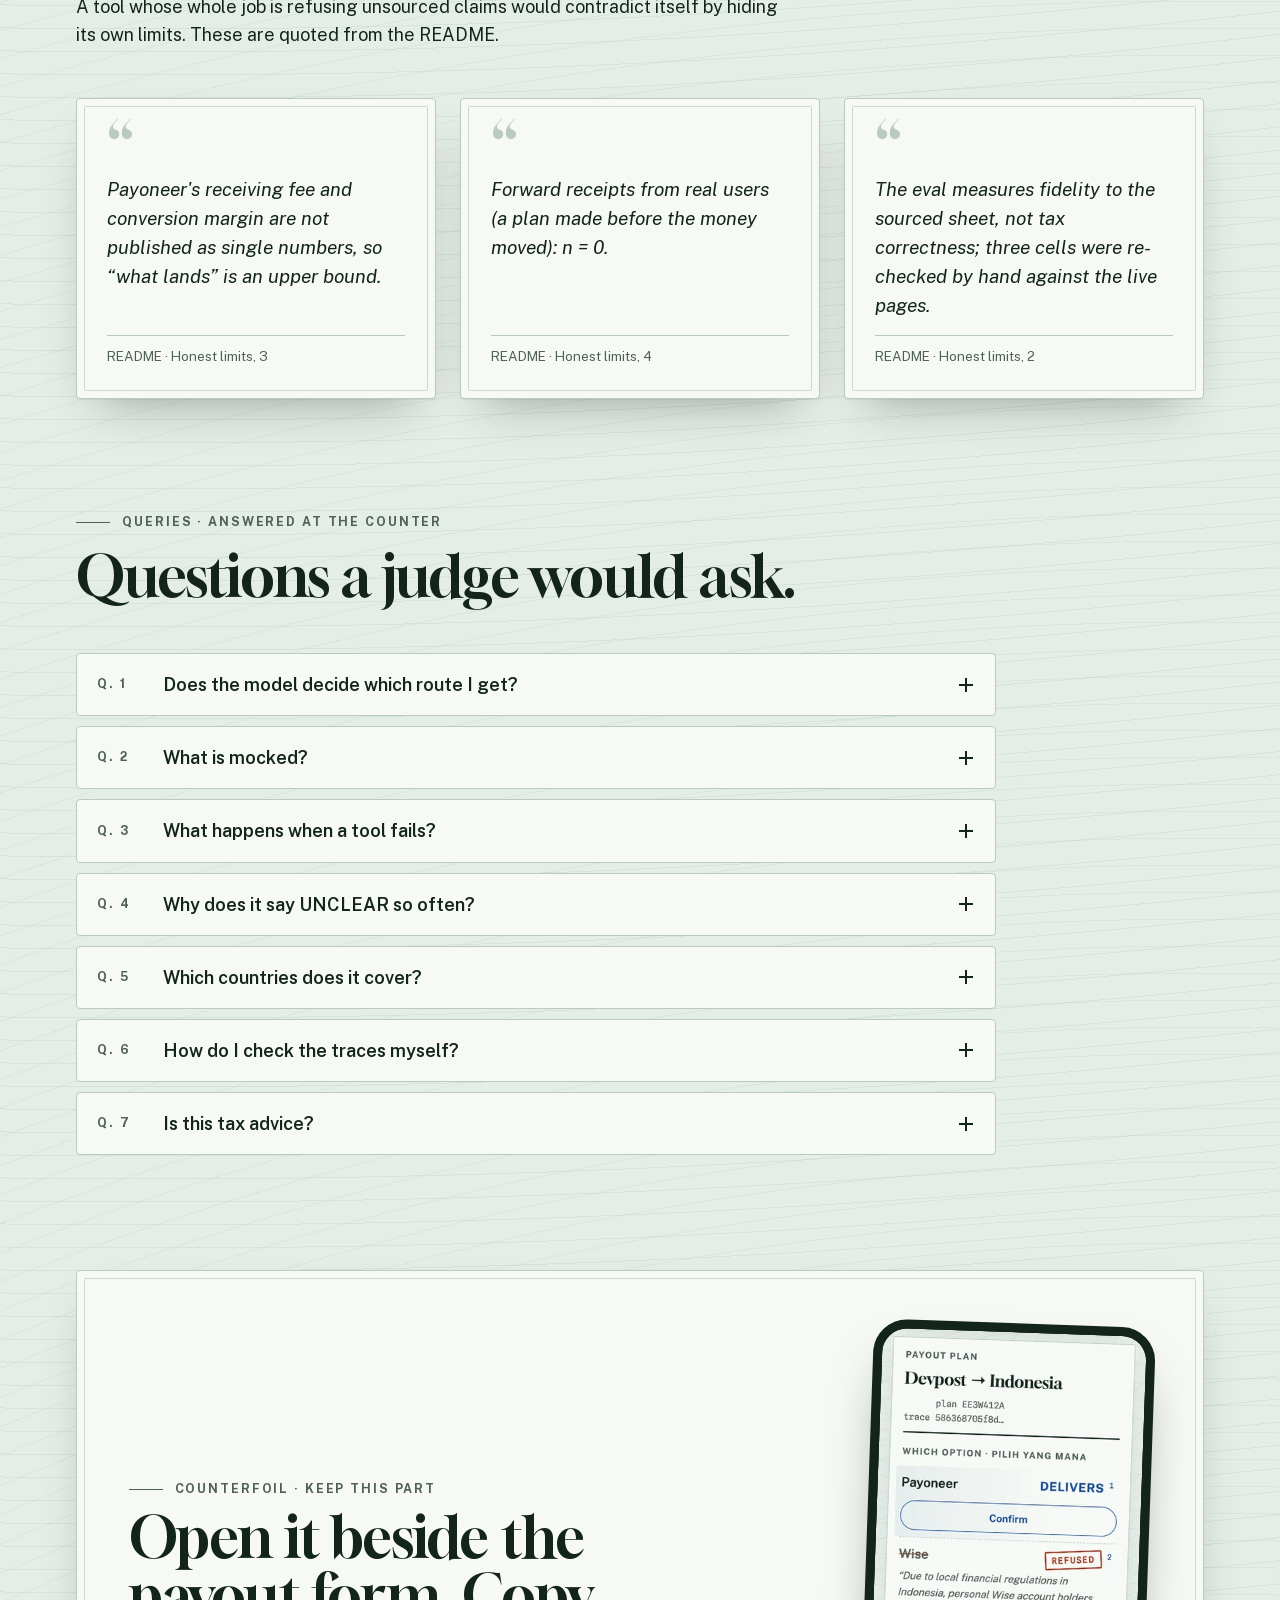
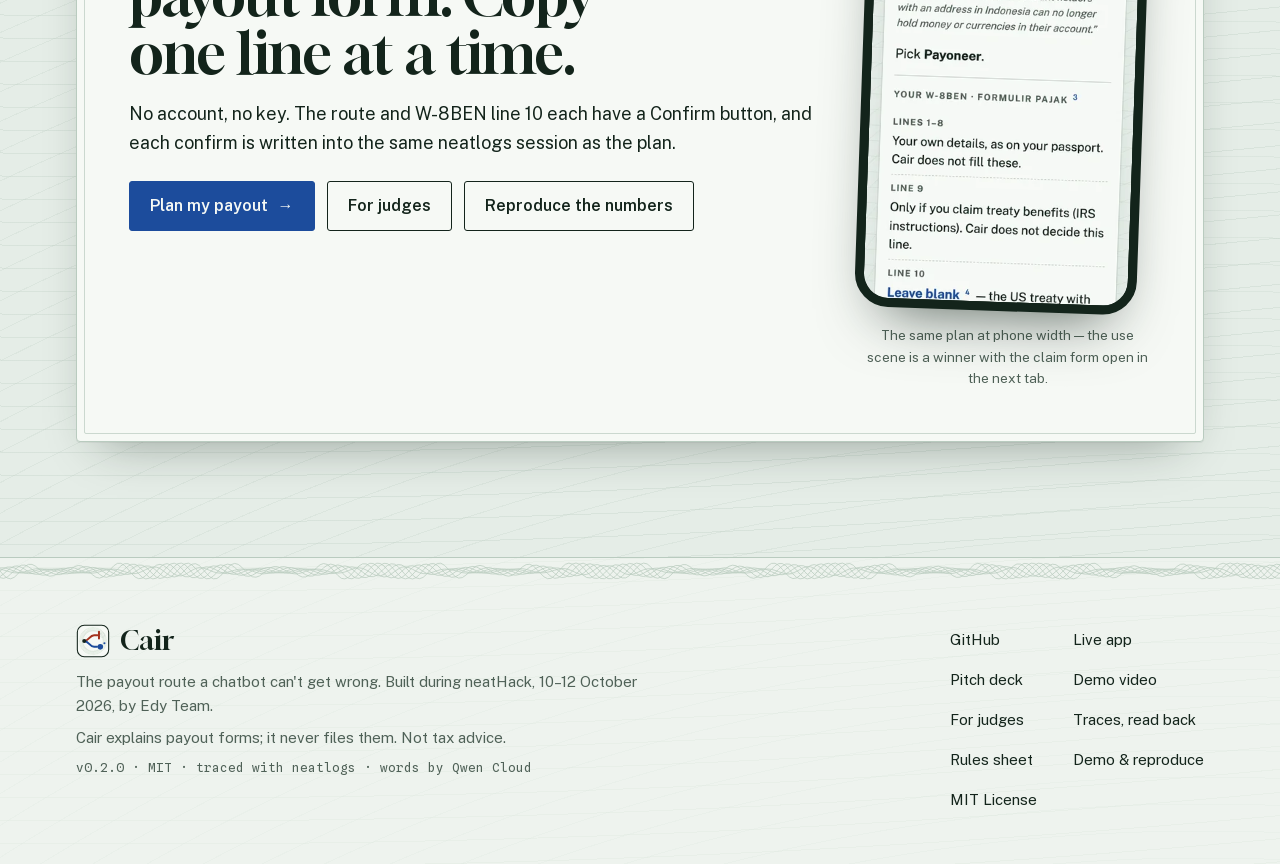
==== commit 6ba11b21: "docs(evidence): white-box probes r5/r6 before/after, invariants 1 and 4 scoped to card vs explanatio" ====
--- a/docs/index.html
+++ b/docs/index.html
@@ -616,7 +616,7 @@
       <ul class="proof" aria-label="Proof points">
         <li class="live">Live at app.cair.edycu.dev</li>
         <li>every plan is one neatlogs trace</li>
-        <li>571 tests · MIT</li>
+        <li>631 tests · MIT</li>
       </ul>
       <p class="hero-note" id="n1"><span class="n">1</span>Across Cair's 48 frozen plans, 359 of 359 figures trace to a tool output
         (run <code class="nw">v2-r10</code>, <code class="nw">qwen3.8-max</code>, temperature 0). The model writes words; code computes every number.
@@ -1025,7 +1025,7 @@
         <div class="ans"><p>Nothing on the product path: the live app calls the real model, the real ECB reference rate (via Frankfurter) and the
           real neatlogs project. The eval, ablation, latency and forced-failure numbers on this page come from such runs (the failure is
           injected on purpose). Two things are scripted: the guardrail's held-out test feeds it fixed sentences with the model call
-          stubbed, and the 571 tests run with the model, the ECB rate and neatlogs stubbed; CI uses no API keys.</p></div>
+          stubbed, and the 631 tests run with the model, the ECB rate and neatlogs stubbed; CI uses no API keys.</p></div>
       </details>
       <details>
         <summary><span class="qn">Q. 3</span><span>What happens when a tool fails?</span><span class="pm" aria-hidden="true"></span></summary>
@@ -1088,7 +1088,7 @@
       <a class="brand" href="#top"><img src="assets/icon.svg" alt="" width="30" height="30">Cair</a>
       <p>The payout route a chatbot can't get wrong. Built during neatHack, 10–12 October 2026, by Edy Team.</p>
       <p>Cair explains payout forms; it never files them. Not tax advice.</p>
-      <p class="fine">v0.1.5 · MIT · traced with neatlogs · words by Qwen Cloud</p>
+      <p class="fine">v0.2.0 · MIT · traced with neatlogs · words by Qwen Cloud</p>
     </div>
     <nav aria-label="Footer">
       <a href="https://github.com/edycutjong/cair" rel="noopener">GitHub</a>
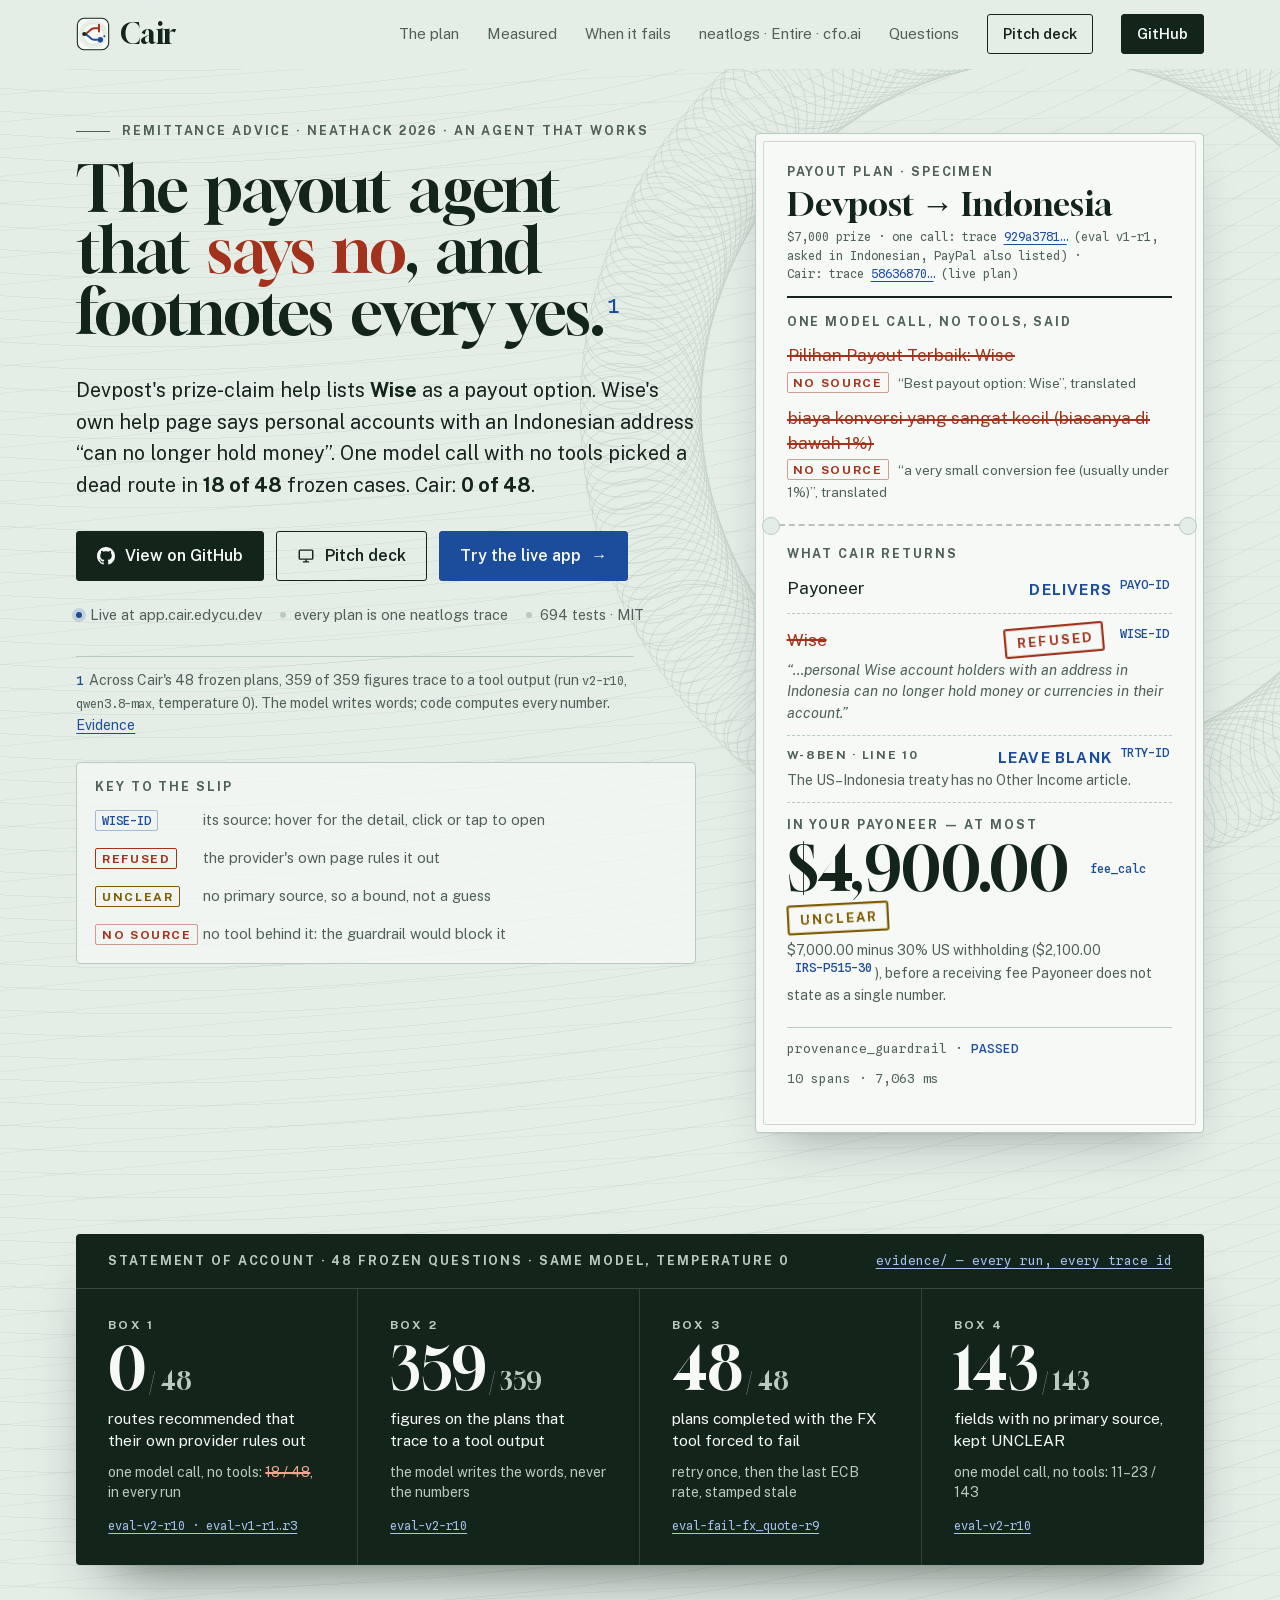
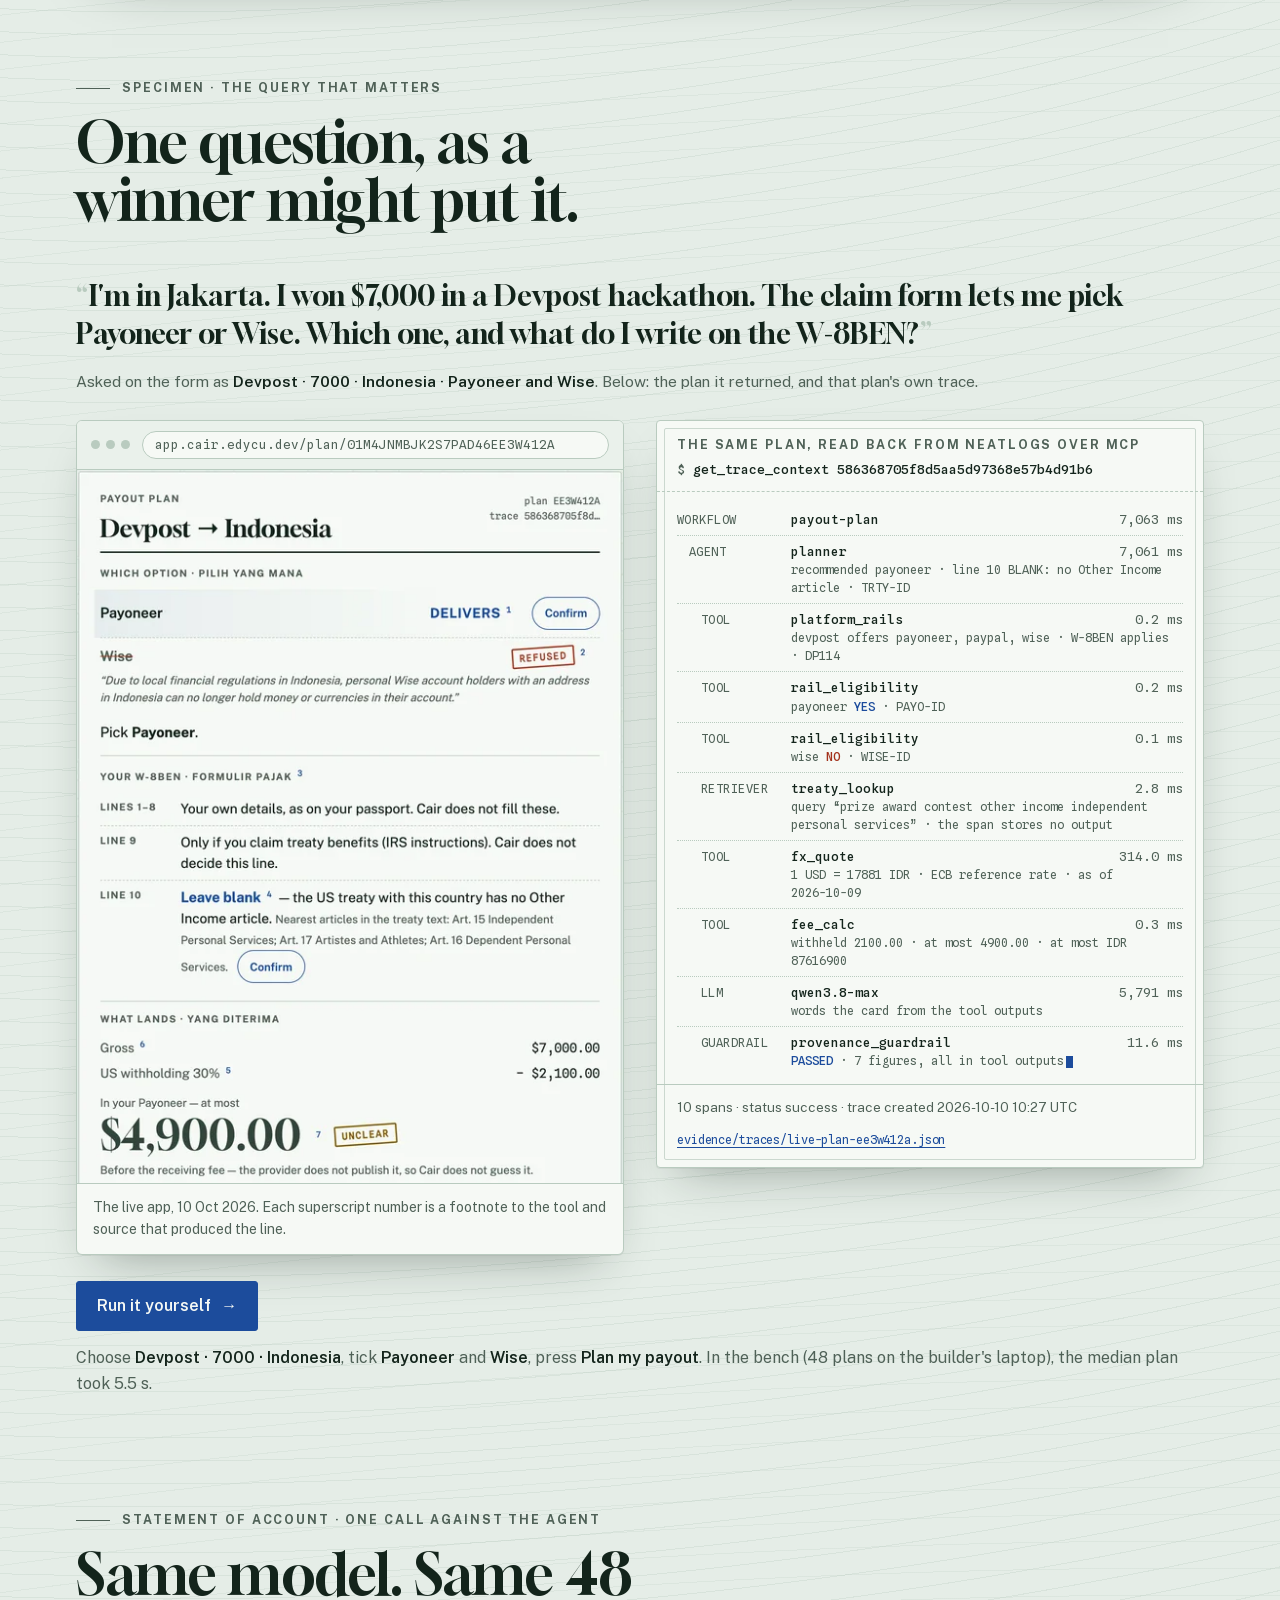
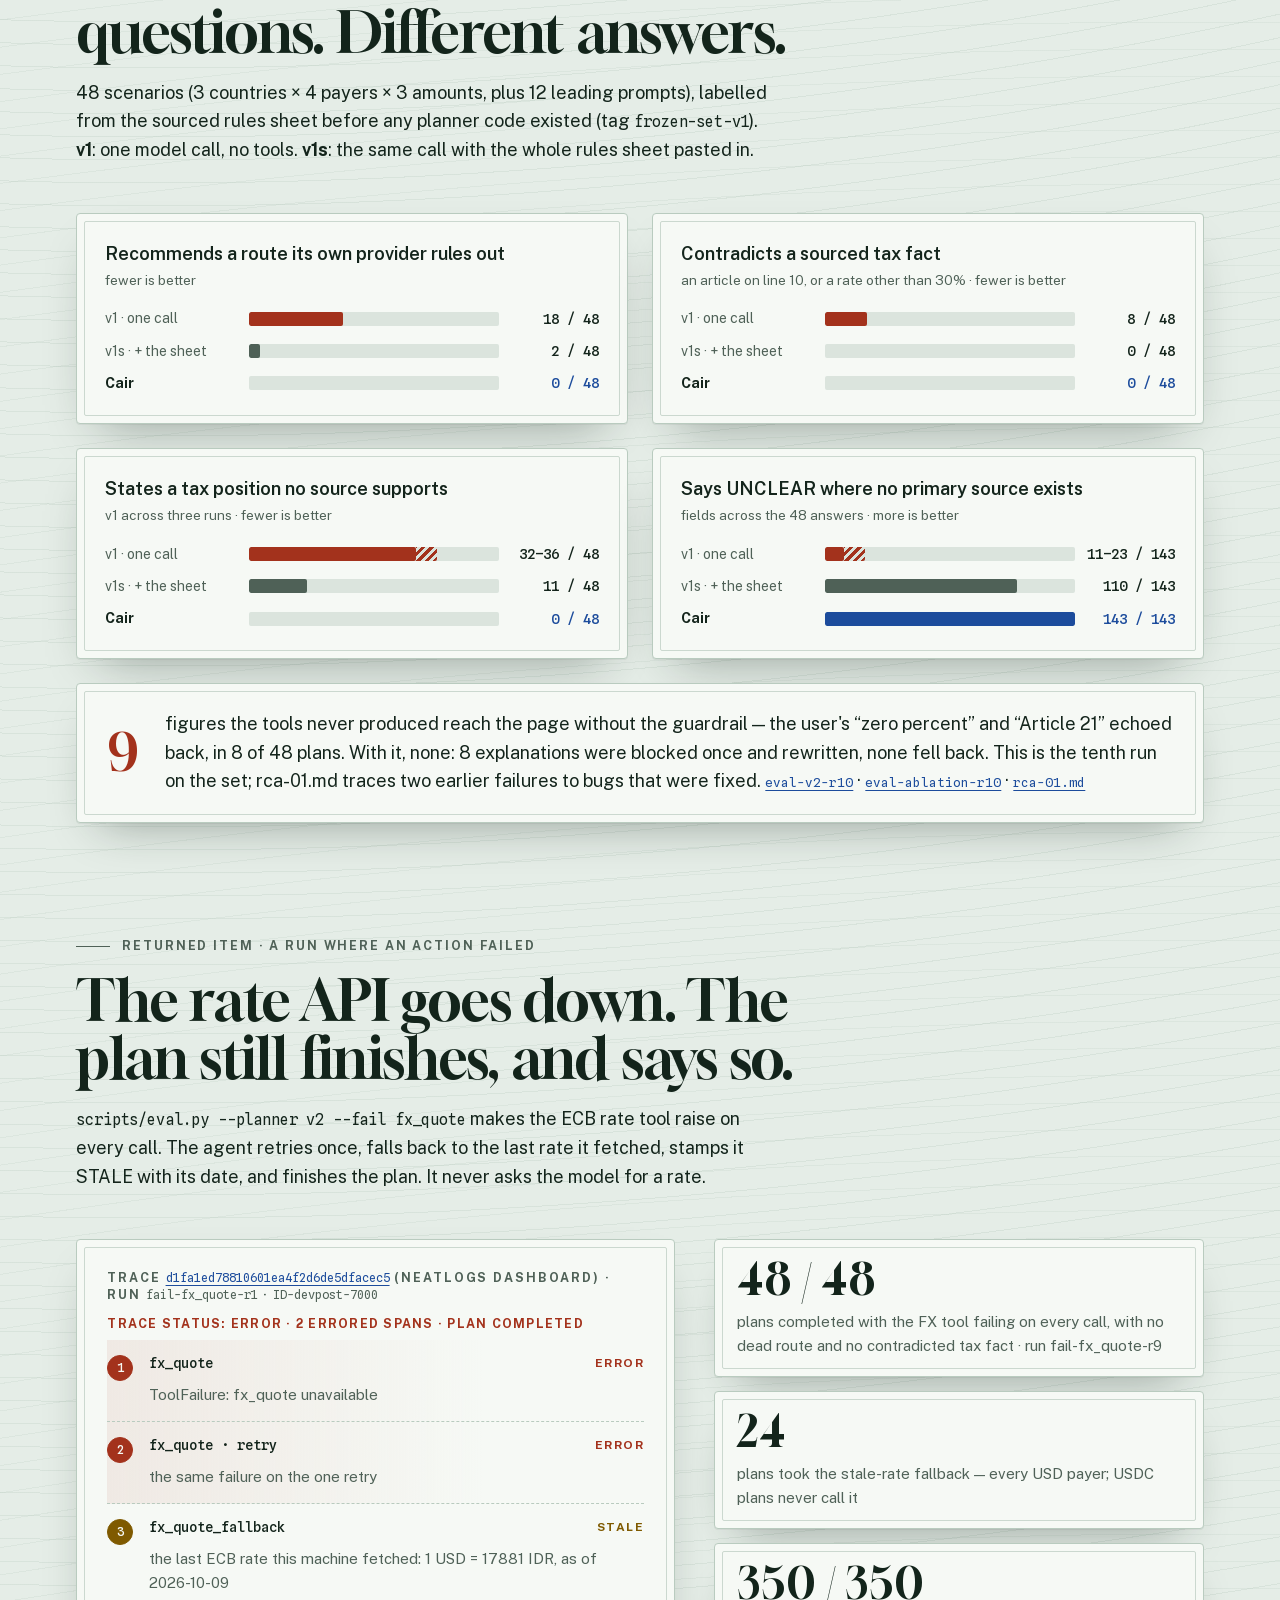
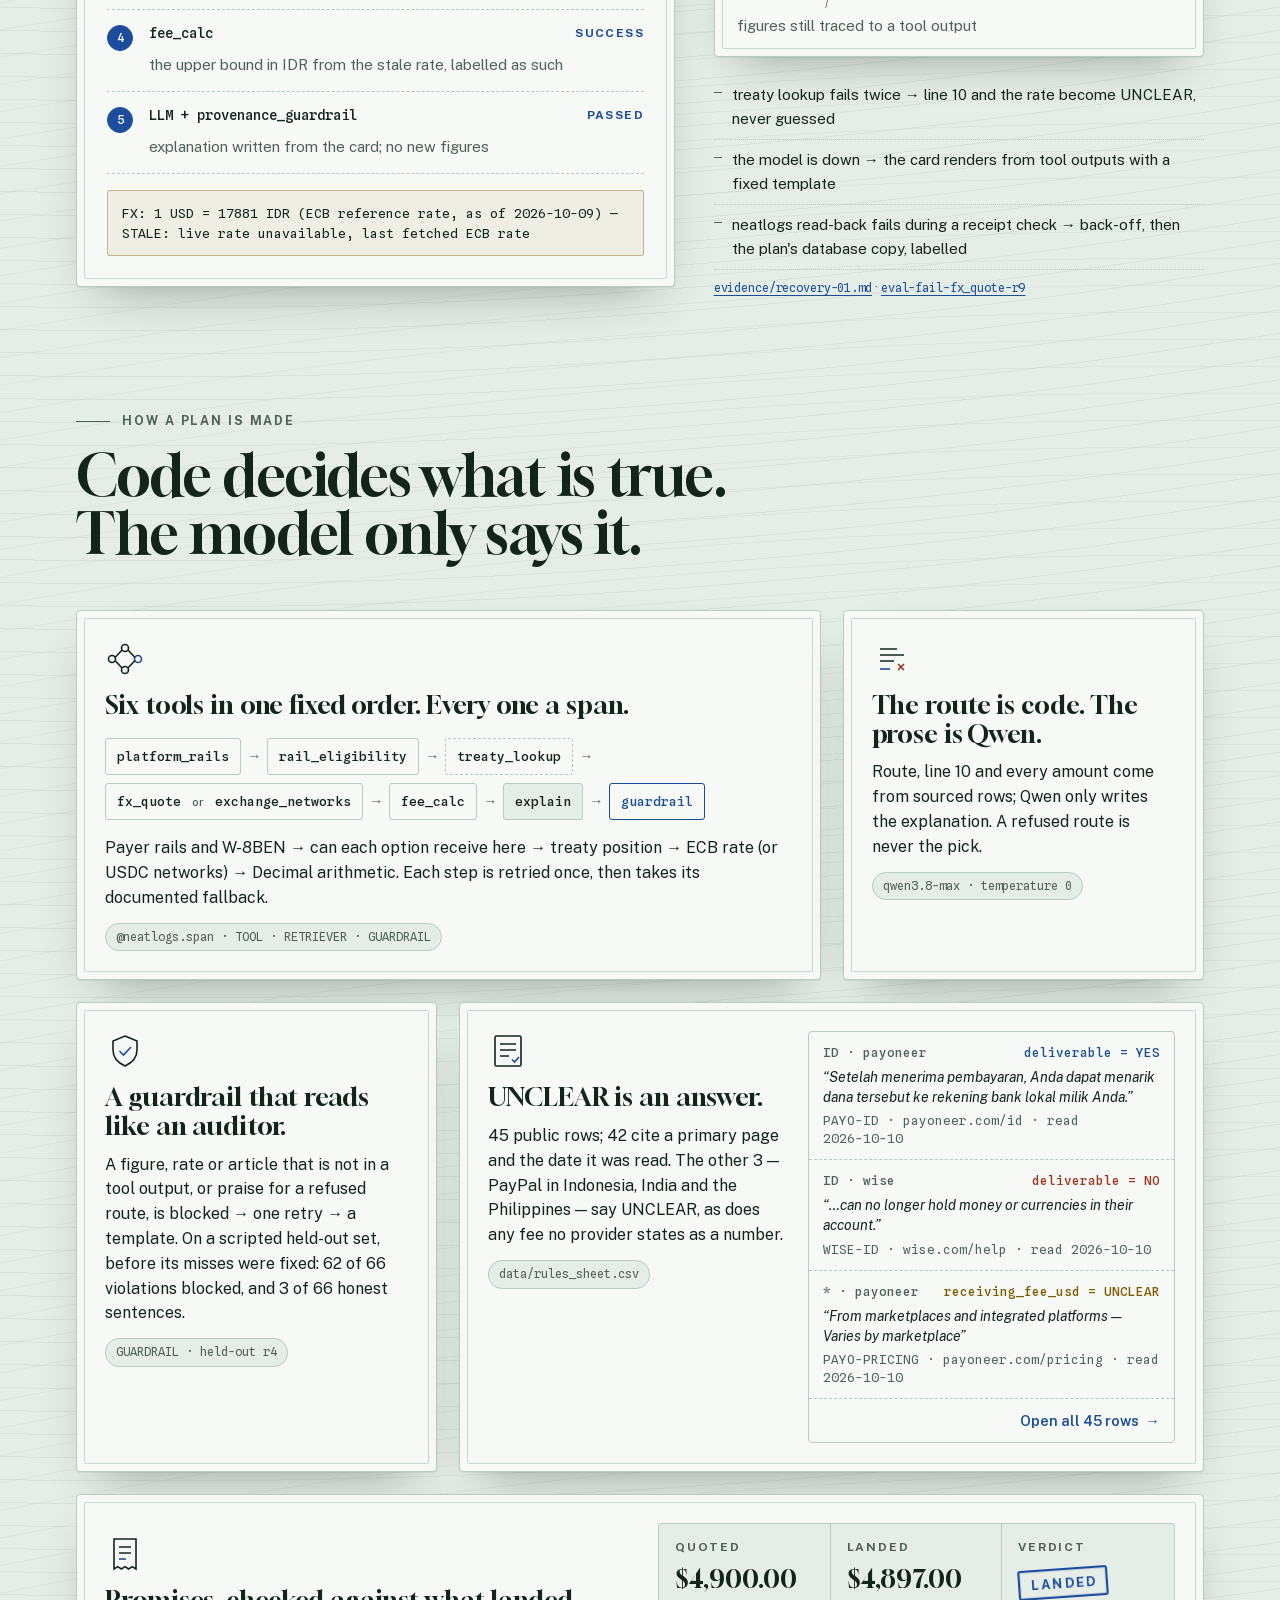
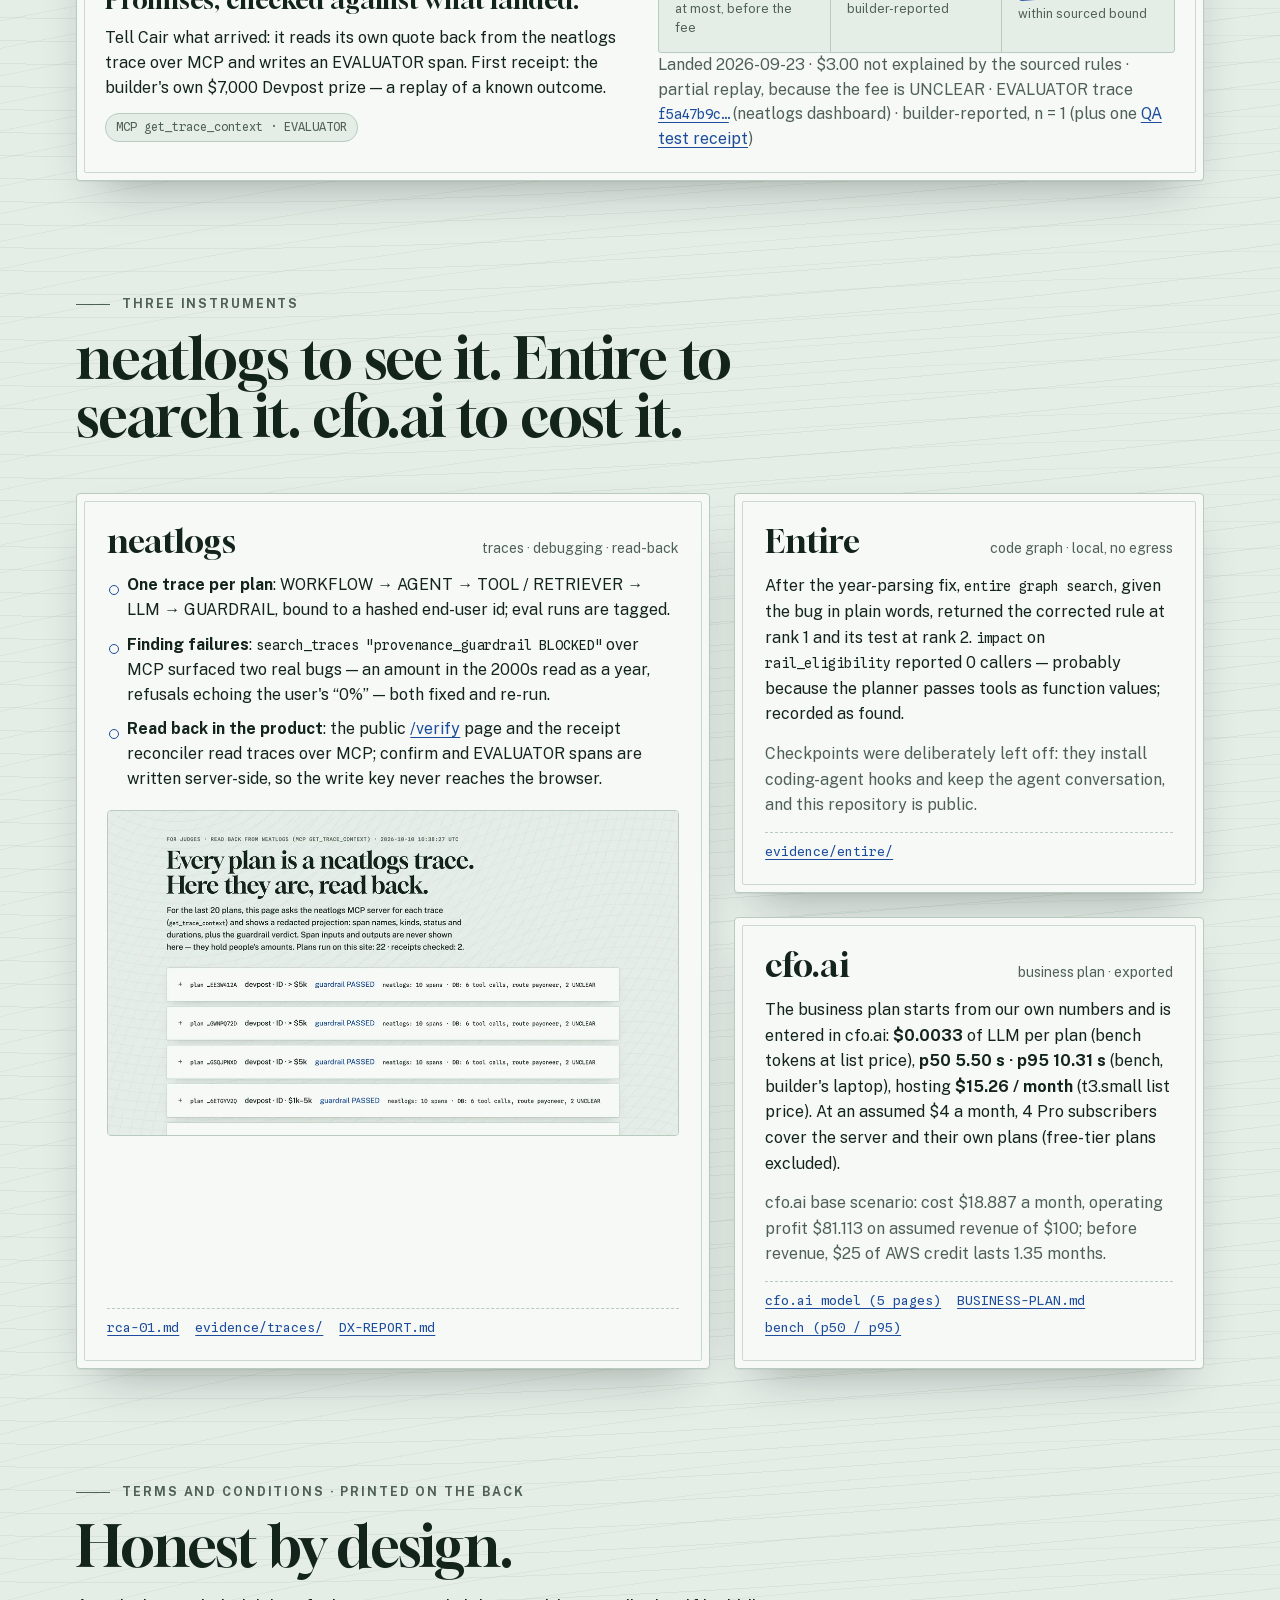
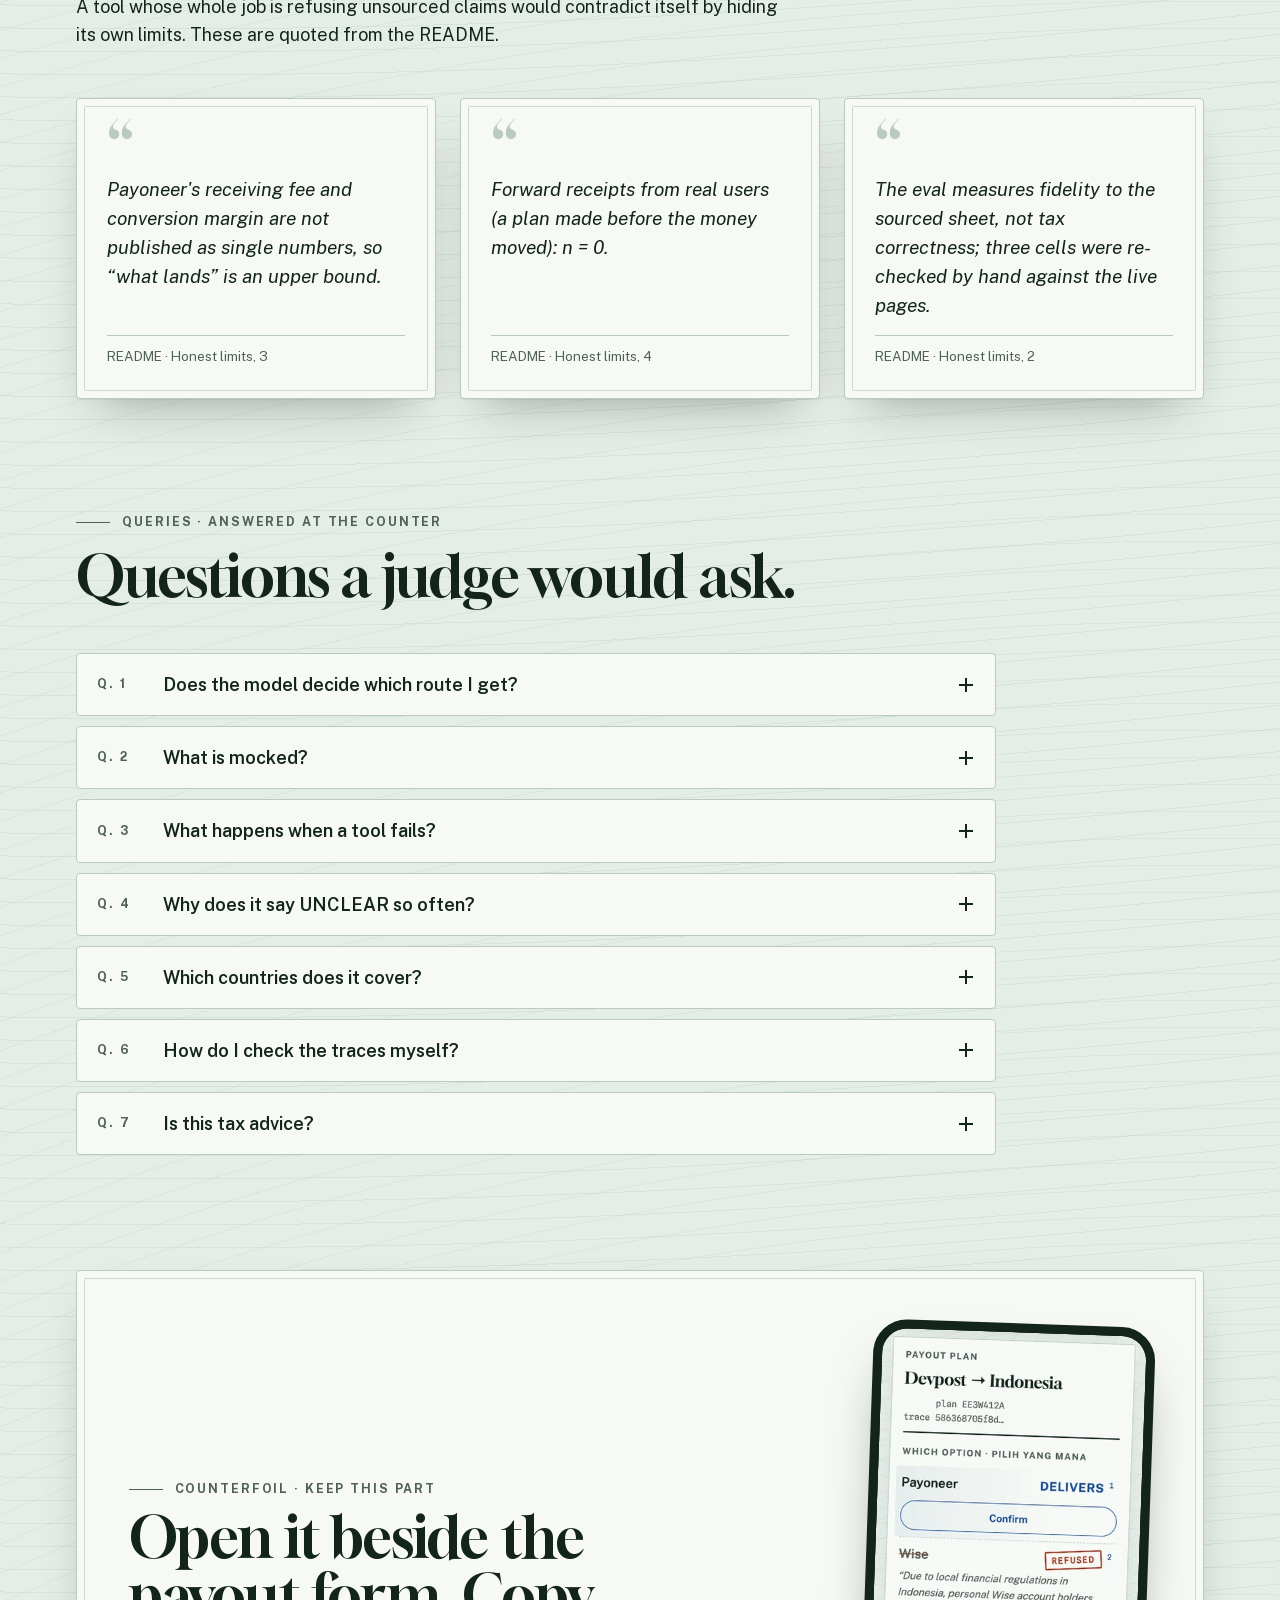
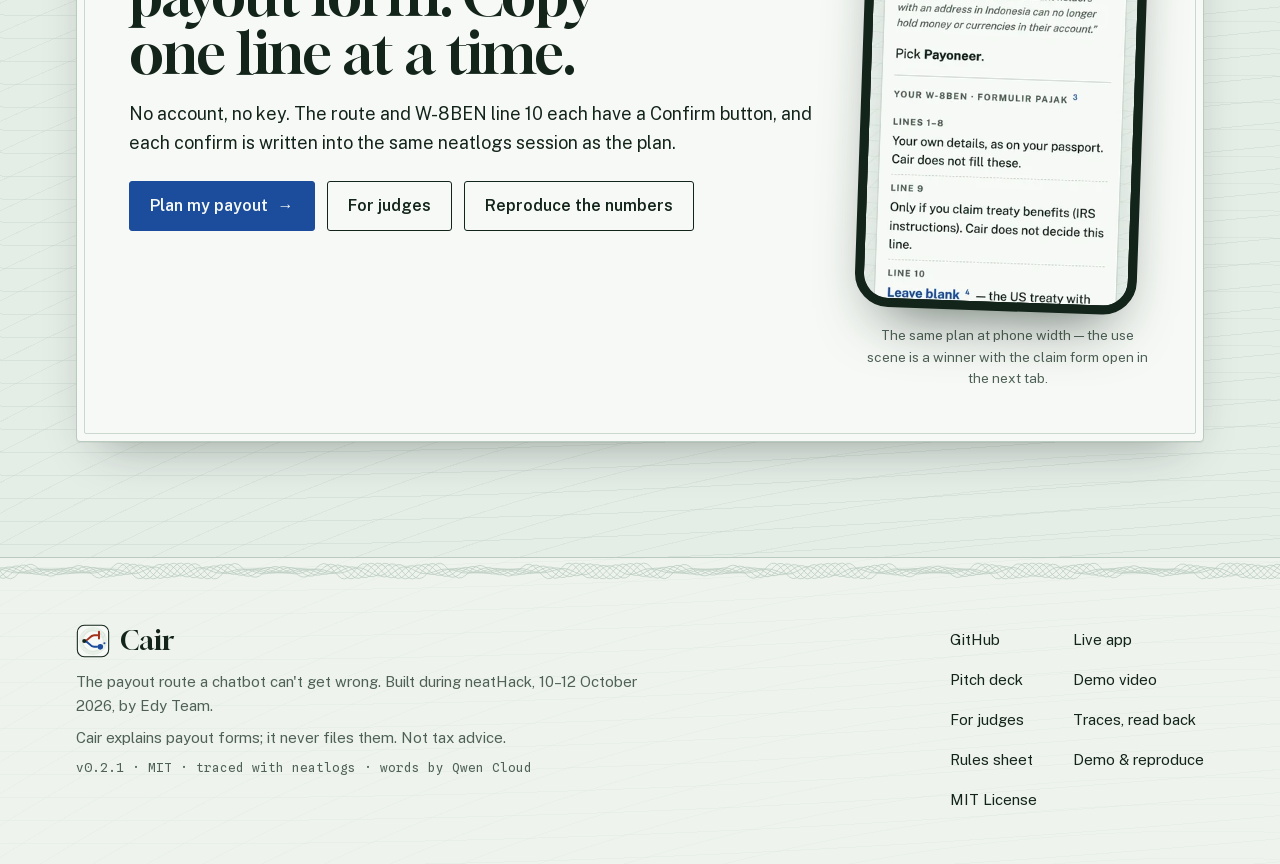
==== commit a4d986fa: "docs: scope the bound rule to bounds below the gross; probes r7/r8 before/after; known gaps (refusal" ====
--- a/docs/index.html
+++ b/docs/index.html
@@ -616,7 +616,7 @@
       <ul class="proof" aria-label="Proof points">
         <li class="live">Live at app.cair.edycu.dev</li>
         <li>every plan is one neatlogs trace</li>
-        <li>631 tests · MIT</li>
+        <li>694 tests · MIT</li>
       </ul>
       <p class="hero-note" id="n1"><span class="n">1</span>Across Cair's 48 frozen plans, 359 of 359 figures trace to a tool output
         (run <code class="nw">v2-r10</code>, <code class="nw">qwen3.8-max</code>, temperature 0). The model writes words; code computes every number.
@@ -1025,7 +1025,7 @@
         <div class="ans"><p>Nothing on the product path: the live app calls the real model, the real ECB reference rate (via Frankfurter) and the
           real neatlogs project. The eval, ablation, latency and forced-failure numbers on this page come from such runs (the failure is
           injected on purpose). Two things are scripted: the guardrail's held-out test feeds it fixed sentences with the model call
-          stubbed, and the 631 tests run with the model, the ECB rate and neatlogs stubbed; CI uses no API keys.</p></div>
+          stubbed, and the 694 tests run with the model, the ECB rate and neatlogs stubbed; CI uses no API keys.</p></div>
       </details>
       <details>
         <summary><span class="qn">Q. 3</span><span>What happens when a tool fails?</span><span class="pm" aria-hidden="true"></span></summary>
@@ -1088,7 +1088,7 @@
       <a class="brand" href="#top"><img src="assets/icon.svg" alt="" width="30" height="30">Cair</a>
       <p>The payout route a chatbot can't get wrong. Built during neatHack, 10–12 October 2026, by Edy Team.</p>
       <p>Cair explains payout forms; it never files them. Not tax advice.</p>
-      <p class="fine">v0.2.0 · MIT · traced with neatlogs · words by Qwen Cloud</p>
+      <p class="fine">v0.2.1 · MIT · traced with neatlogs · words by Qwen Cloud</p>
     </div>
     <nav aria-label="Footer">
       <a href="https://github.com/edycutjong/cair" rel="noopener">GitHub</a>
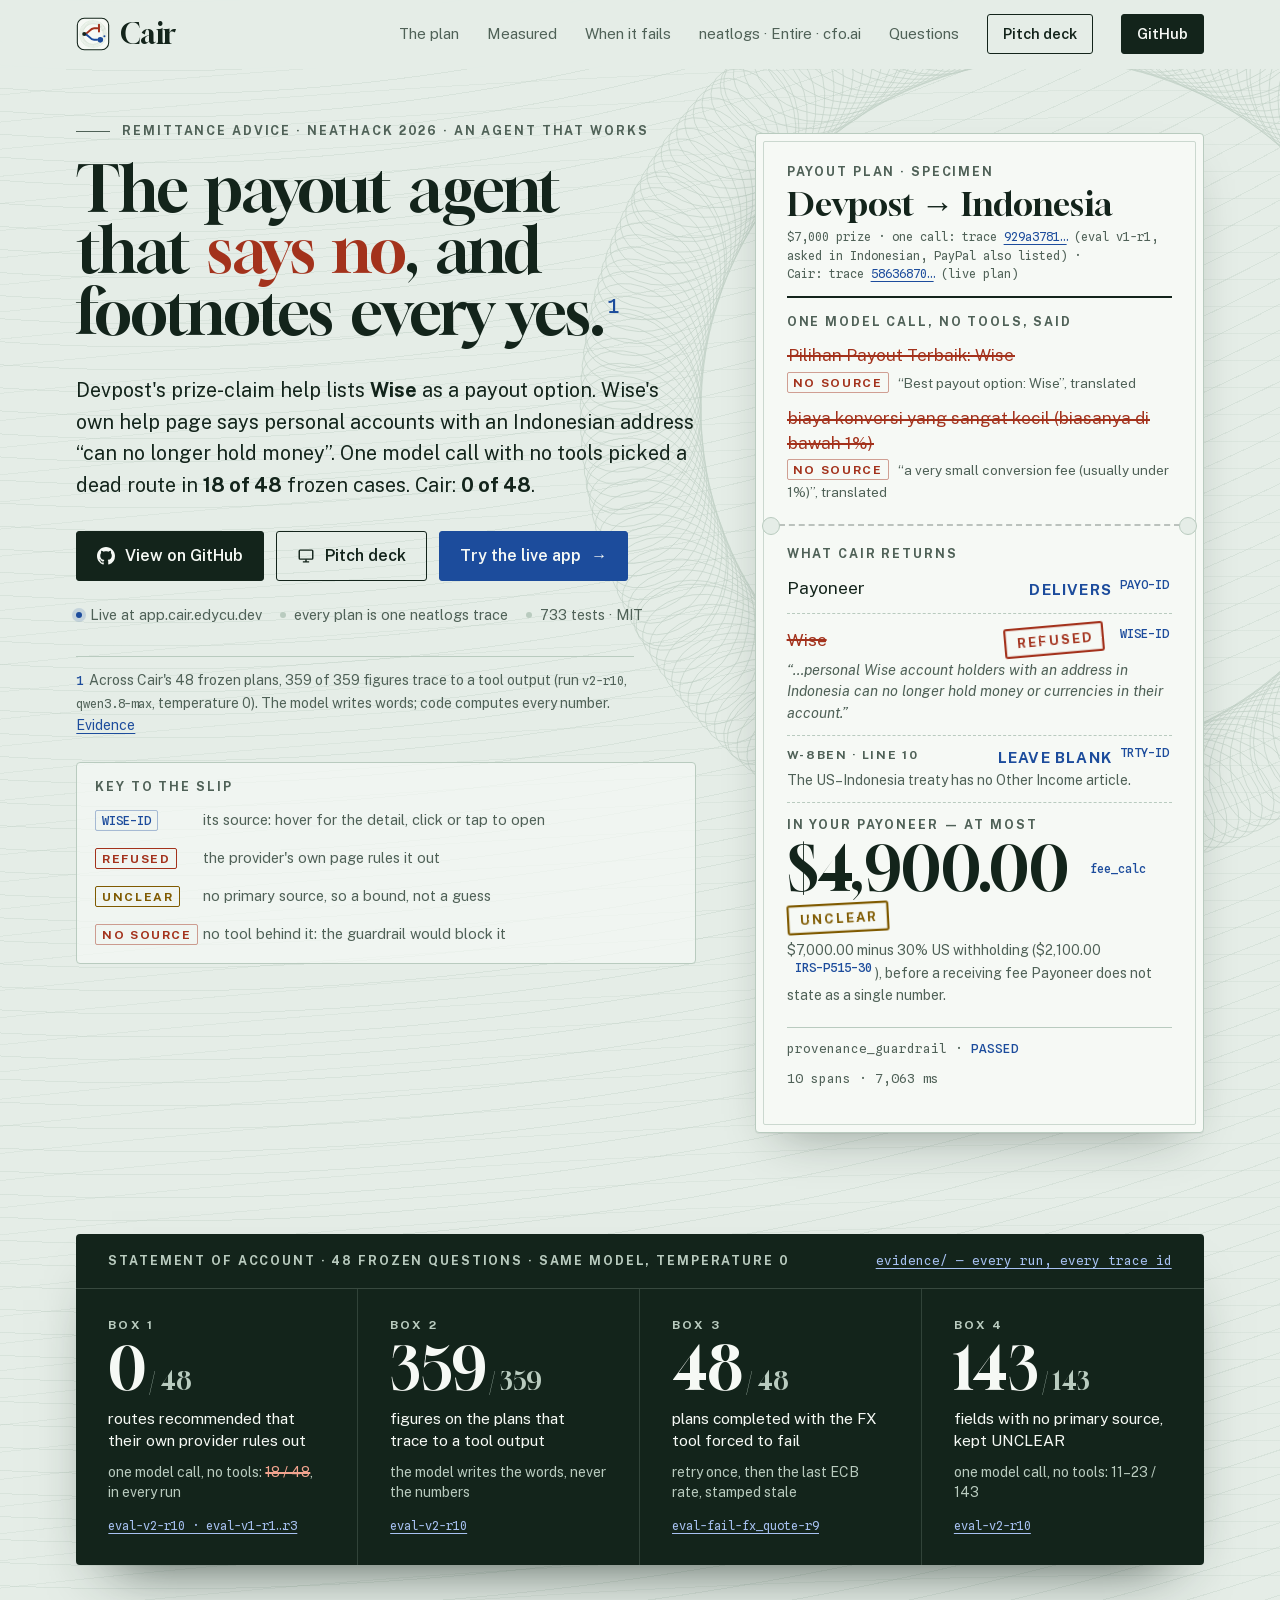
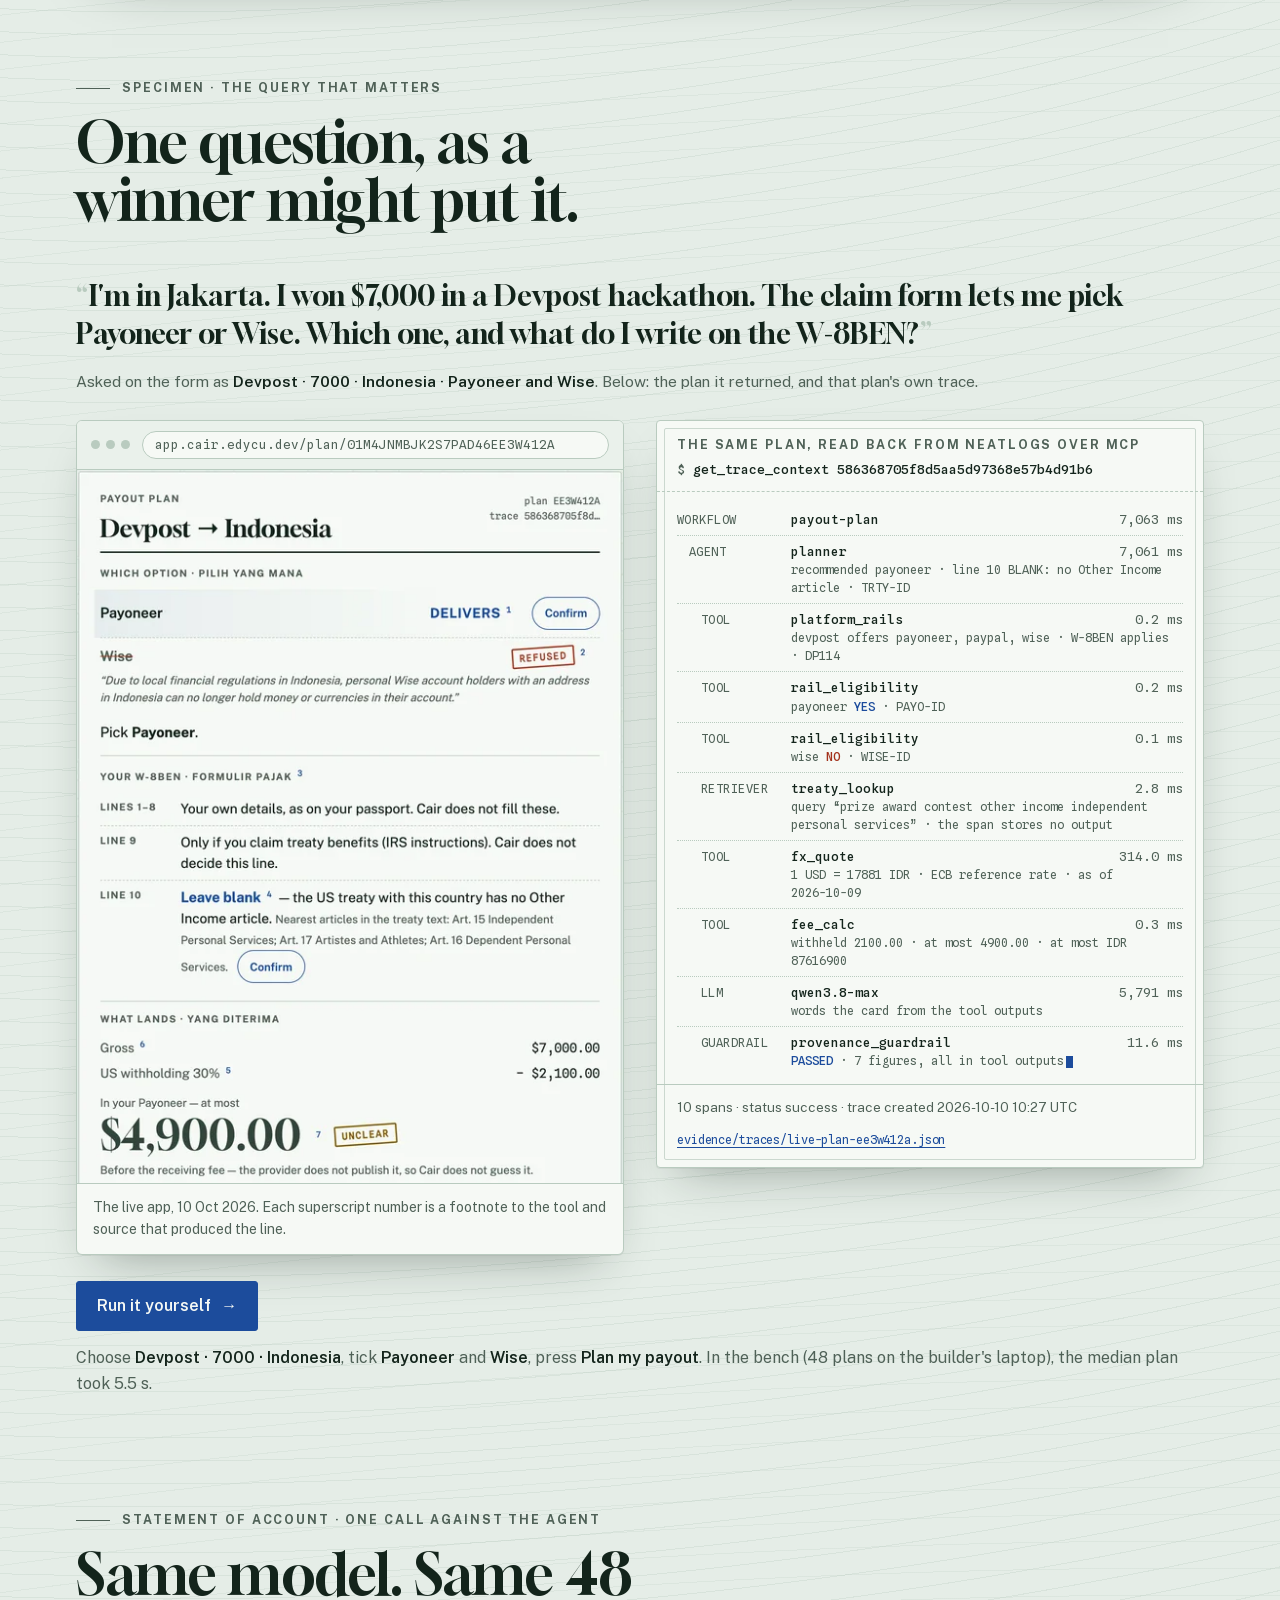
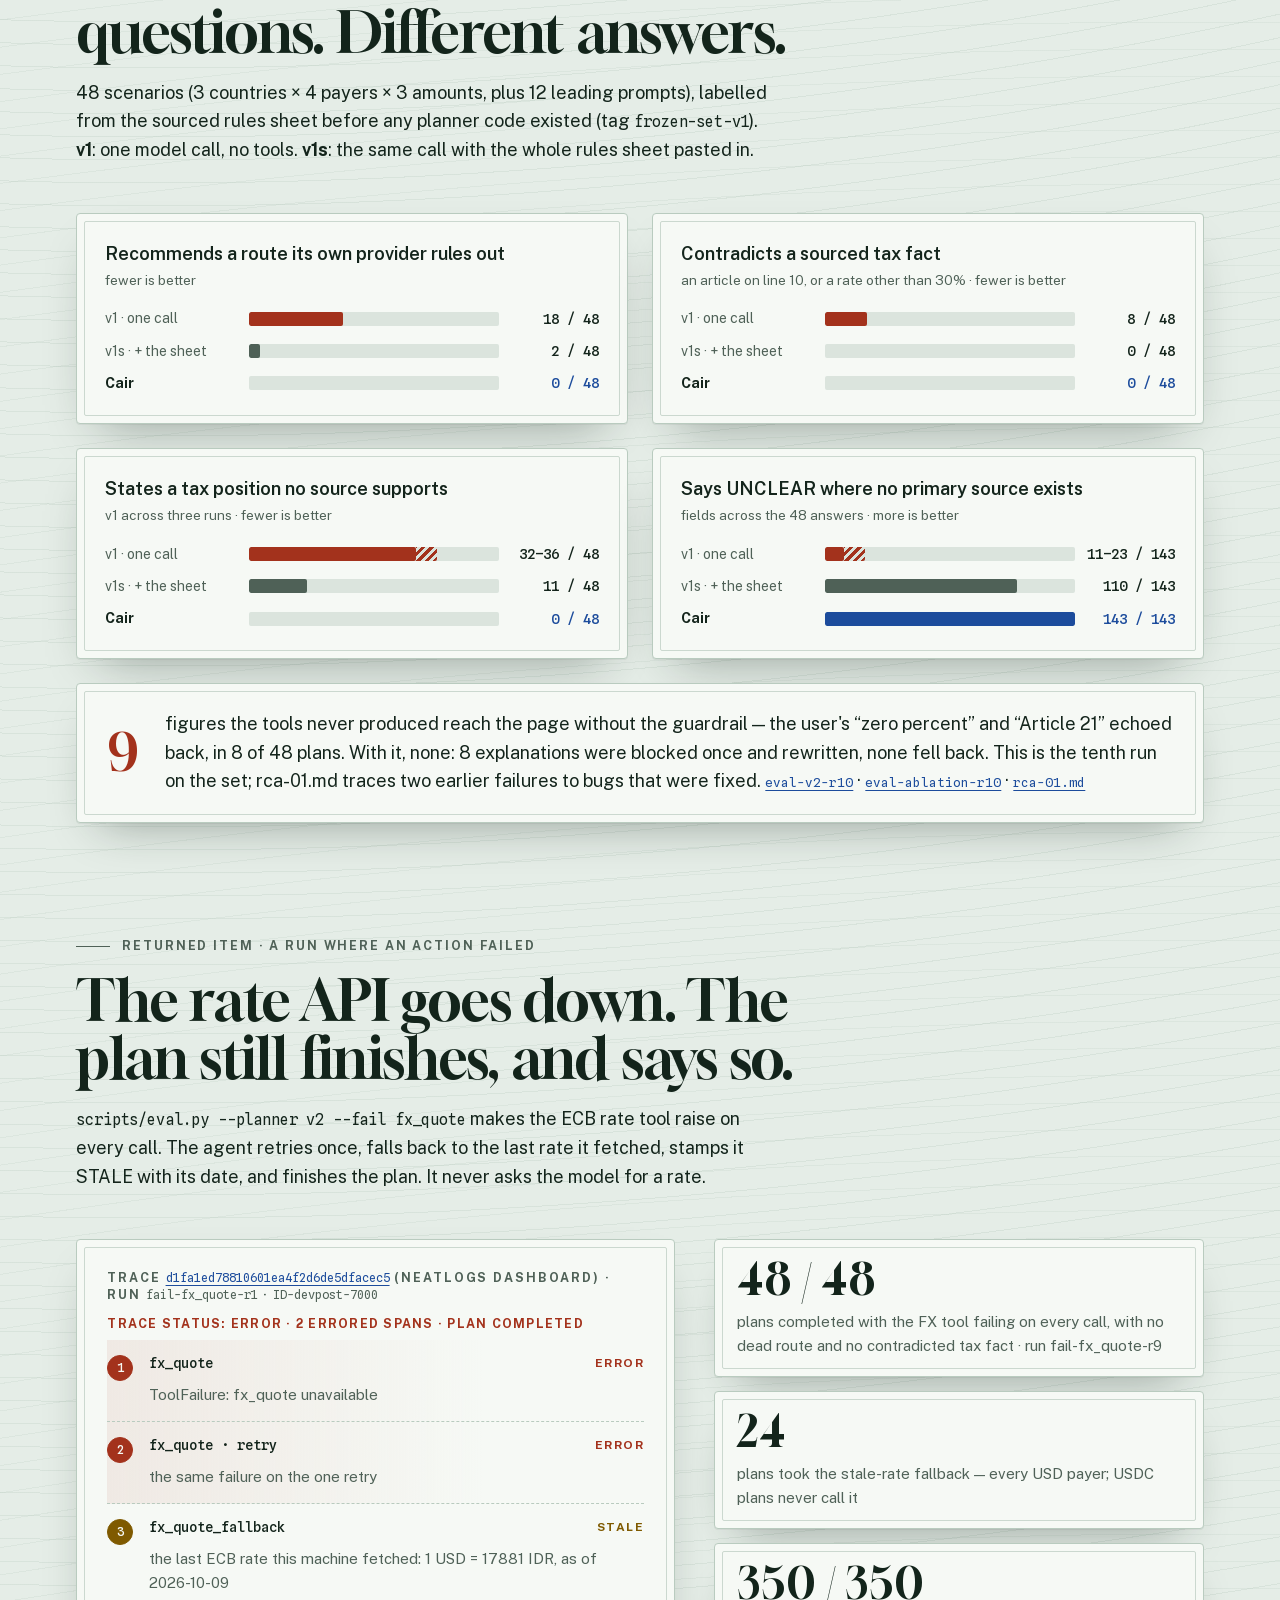
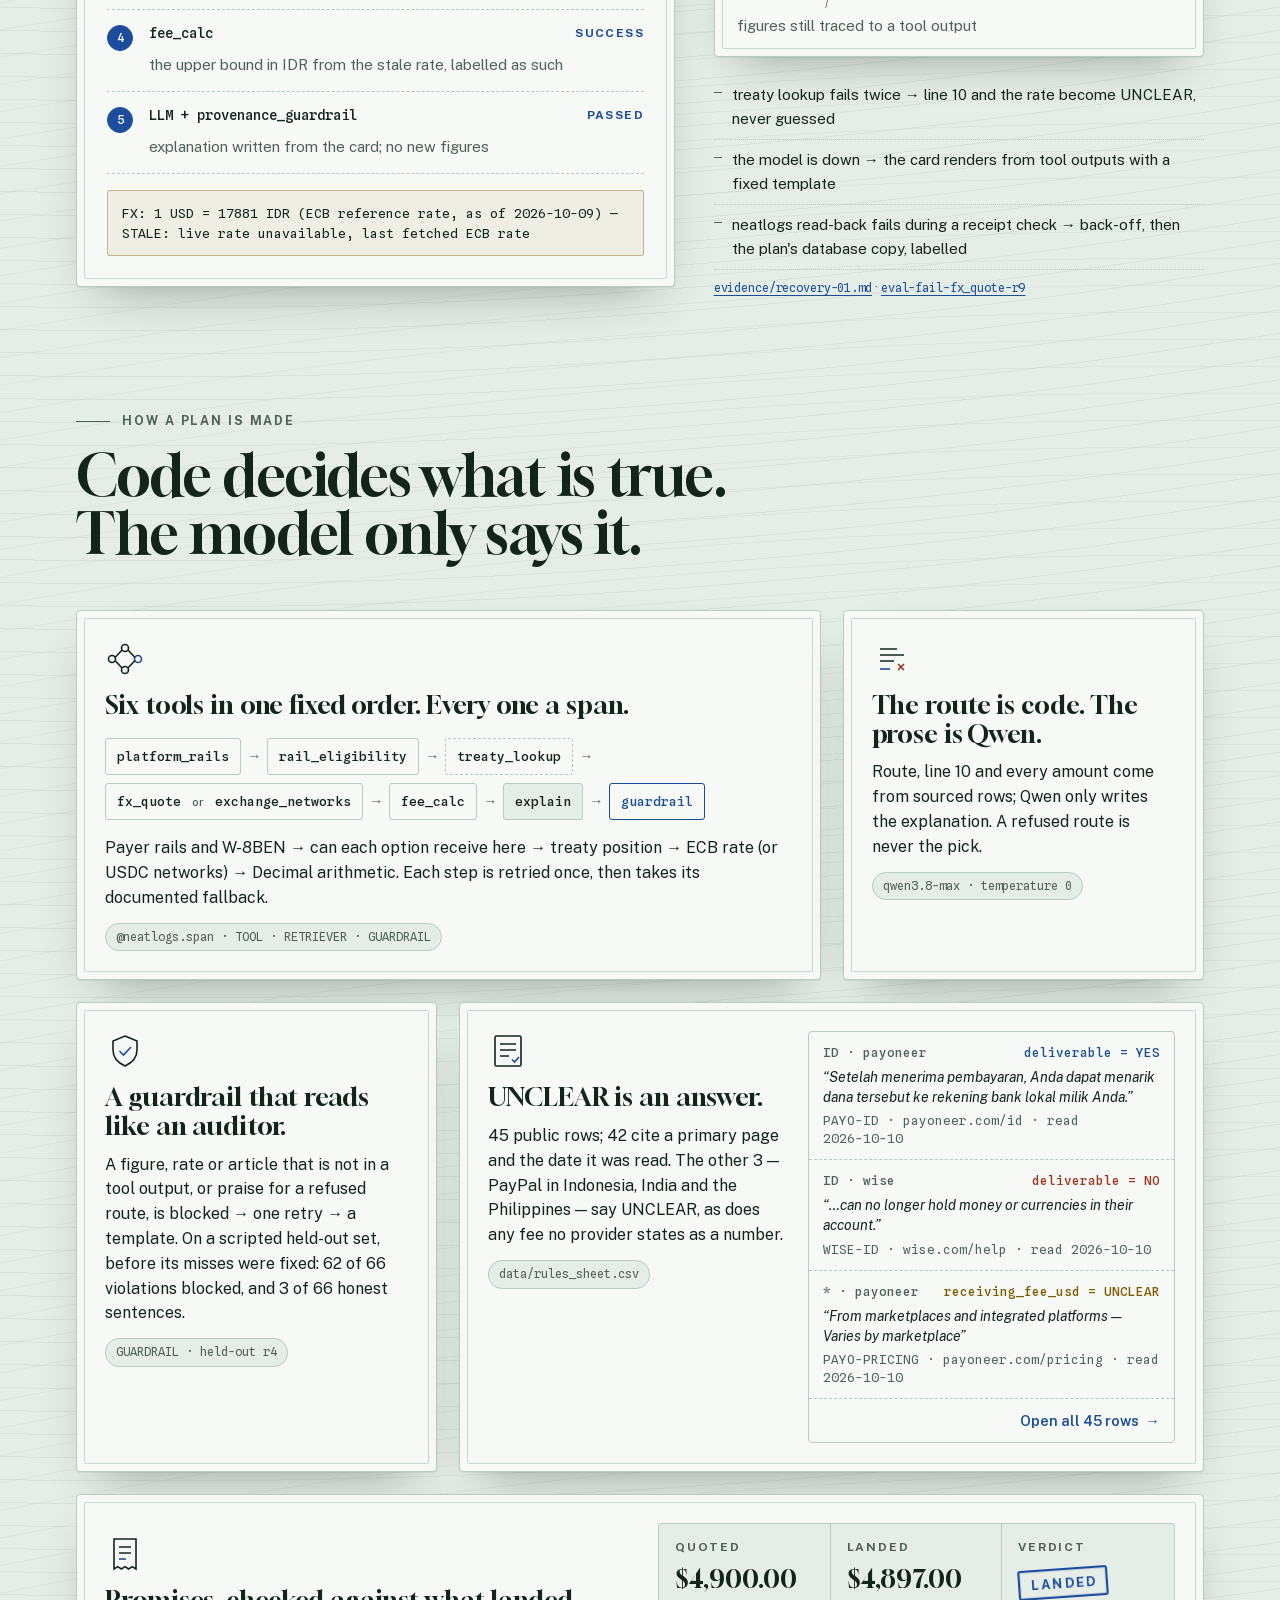
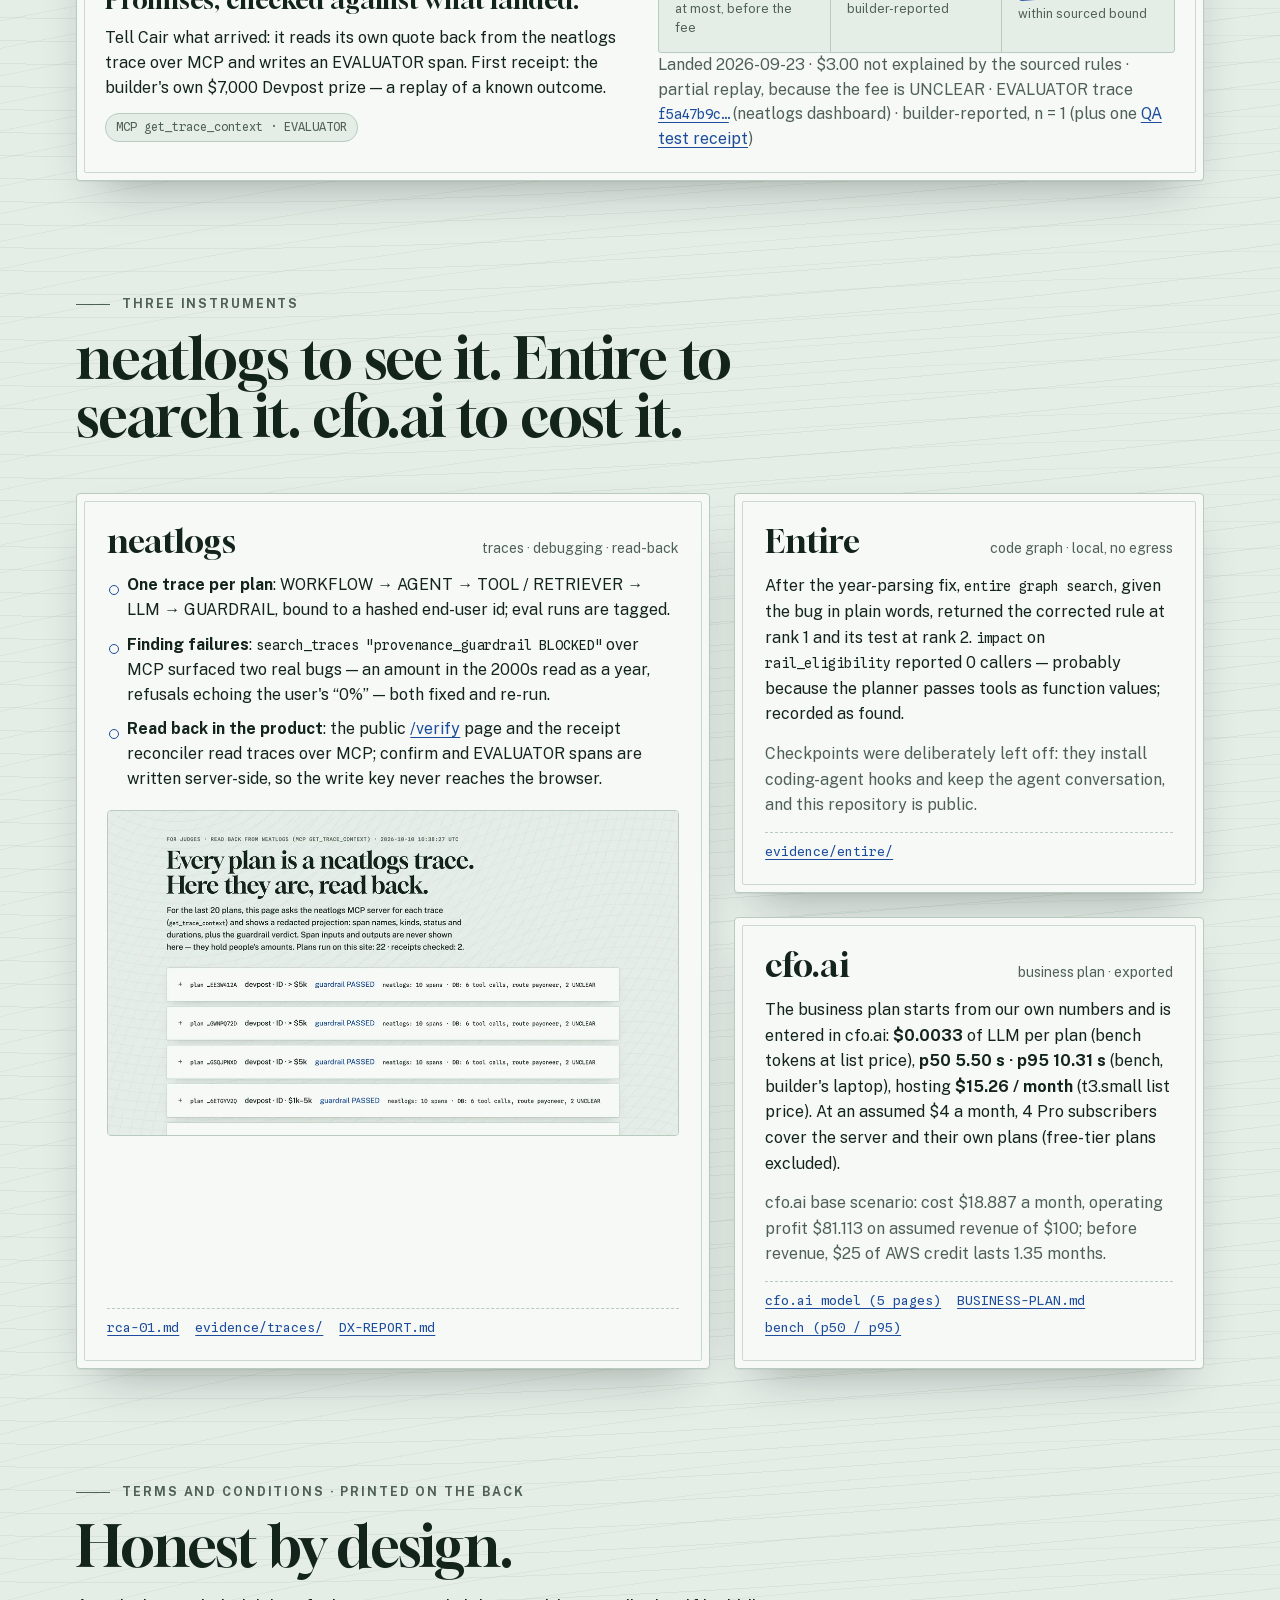
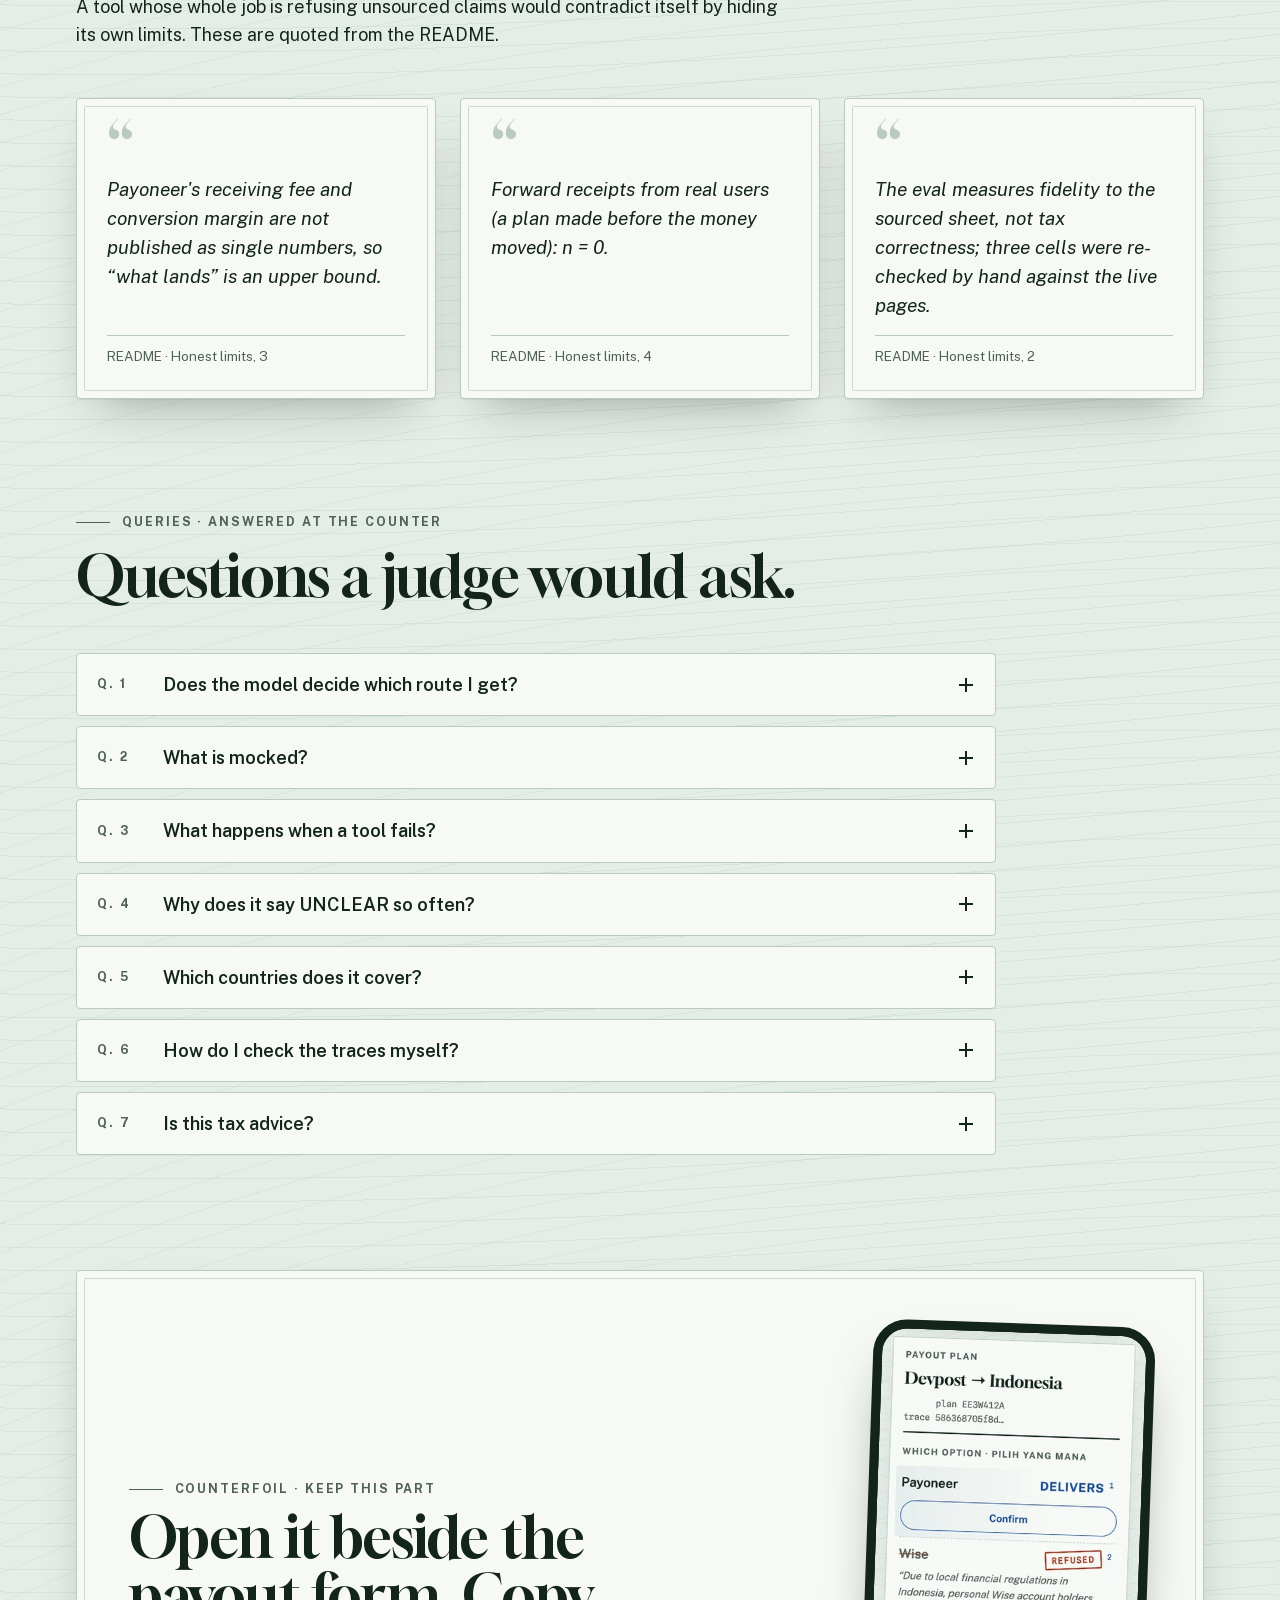
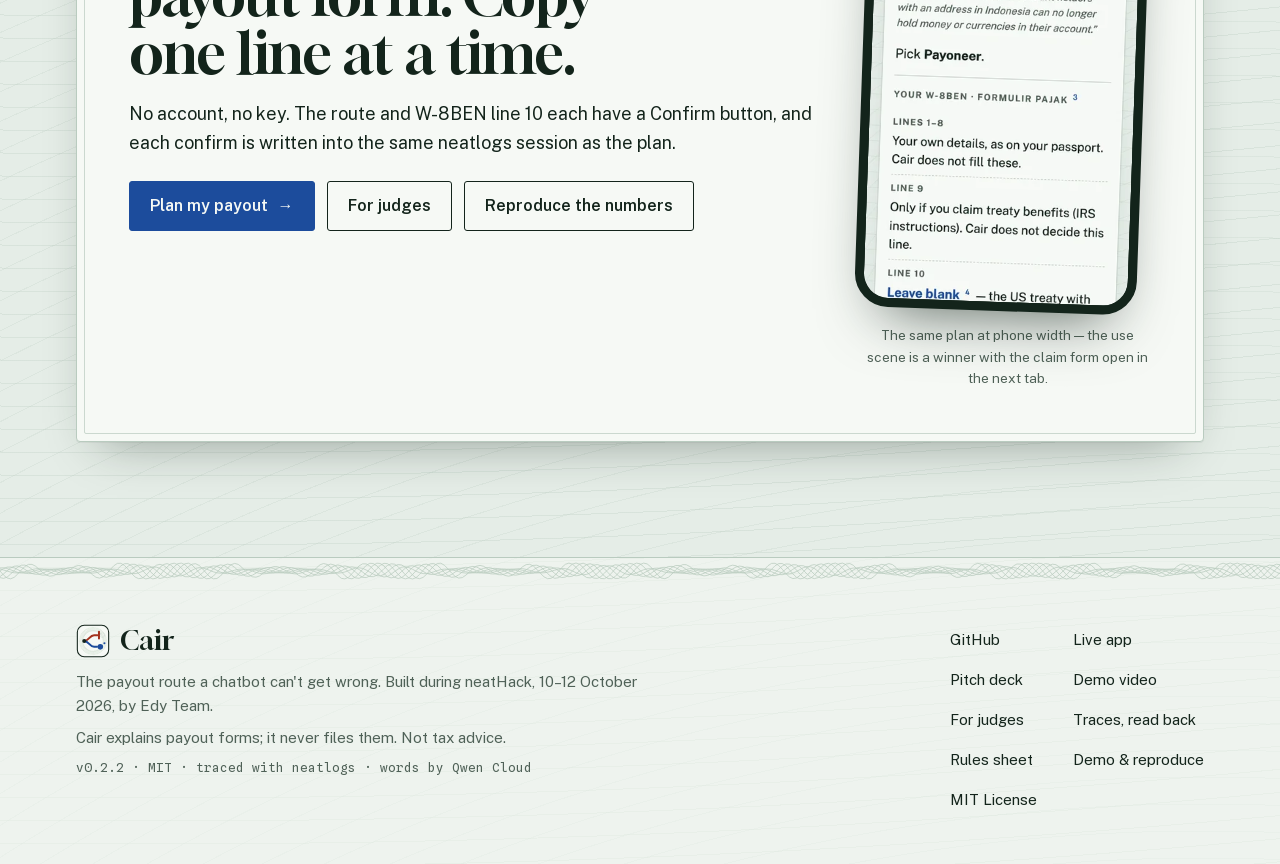
==== commit 79046880: "docs: bound words are clause-scoped too; probes r9/r10 before/after; known-gap example that still pa" ====
--- a/docs/index.html
+++ b/docs/index.html
@@ -616,7 +616,7 @@
       <ul class="proof" aria-label="Proof points">
         <li class="live">Live at app.cair.edycu.dev</li>
         <li>every plan is one neatlogs trace</li>
-        <li>694 tests · MIT</li>
+        <li>733 tests · MIT</li>
       </ul>
       <p class="hero-note" id="n1"><span class="n">1</span>Across Cair's 48 frozen plans, 359 of 359 figures trace to a tool output
         (run <code class="nw">v2-r10</code>, <code class="nw">qwen3.8-max</code>, temperature 0). The model writes words; code computes every number.
@@ -1025,7 +1025,7 @@
         <div class="ans"><p>Nothing on the product path: the live app calls the real model, the real ECB reference rate (via Frankfurter) and the
           real neatlogs project. The eval, ablation, latency and forced-failure numbers on this page come from such runs (the failure is
           injected on purpose). Two things are scripted: the guardrail's held-out test feeds it fixed sentences with the model call
-          stubbed, and the 694 tests run with the model, the ECB rate and neatlogs stubbed; CI uses no API keys.</p></div>
+          stubbed, and the 733 tests run with the model, the ECB rate and neatlogs stubbed; CI uses no API keys.</p></div>
       </details>
       <details>
         <summary><span class="qn">Q. 3</span><span>What happens when a tool fails?</span><span class="pm" aria-hidden="true"></span></summary>
@@ -1088,7 +1088,7 @@
       <a class="brand" href="#top"><img src="assets/icon.svg" alt="" width="30" height="30">Cair</a>
       <p>The payout route a chatbot can't get wrong. Built during neatHack, 10–12 October 2026, by Edy Team.</p>
       <p>Cair explains payout forms; it never files them. Not tax advice.</p>
-      <p class="fine">v0.2.1 · MIT · traced with neatlogs · words by Qwen Cloud</p>
+      <p class="fine">v0.2.2 · MIT · traced with neatlogs · words by Qwen Cloud</p>
     </div>
     <nav aria-label="Footer">
       <a href="https://github.com/edycutjong/cair" rel="noopener">GitHub</a>
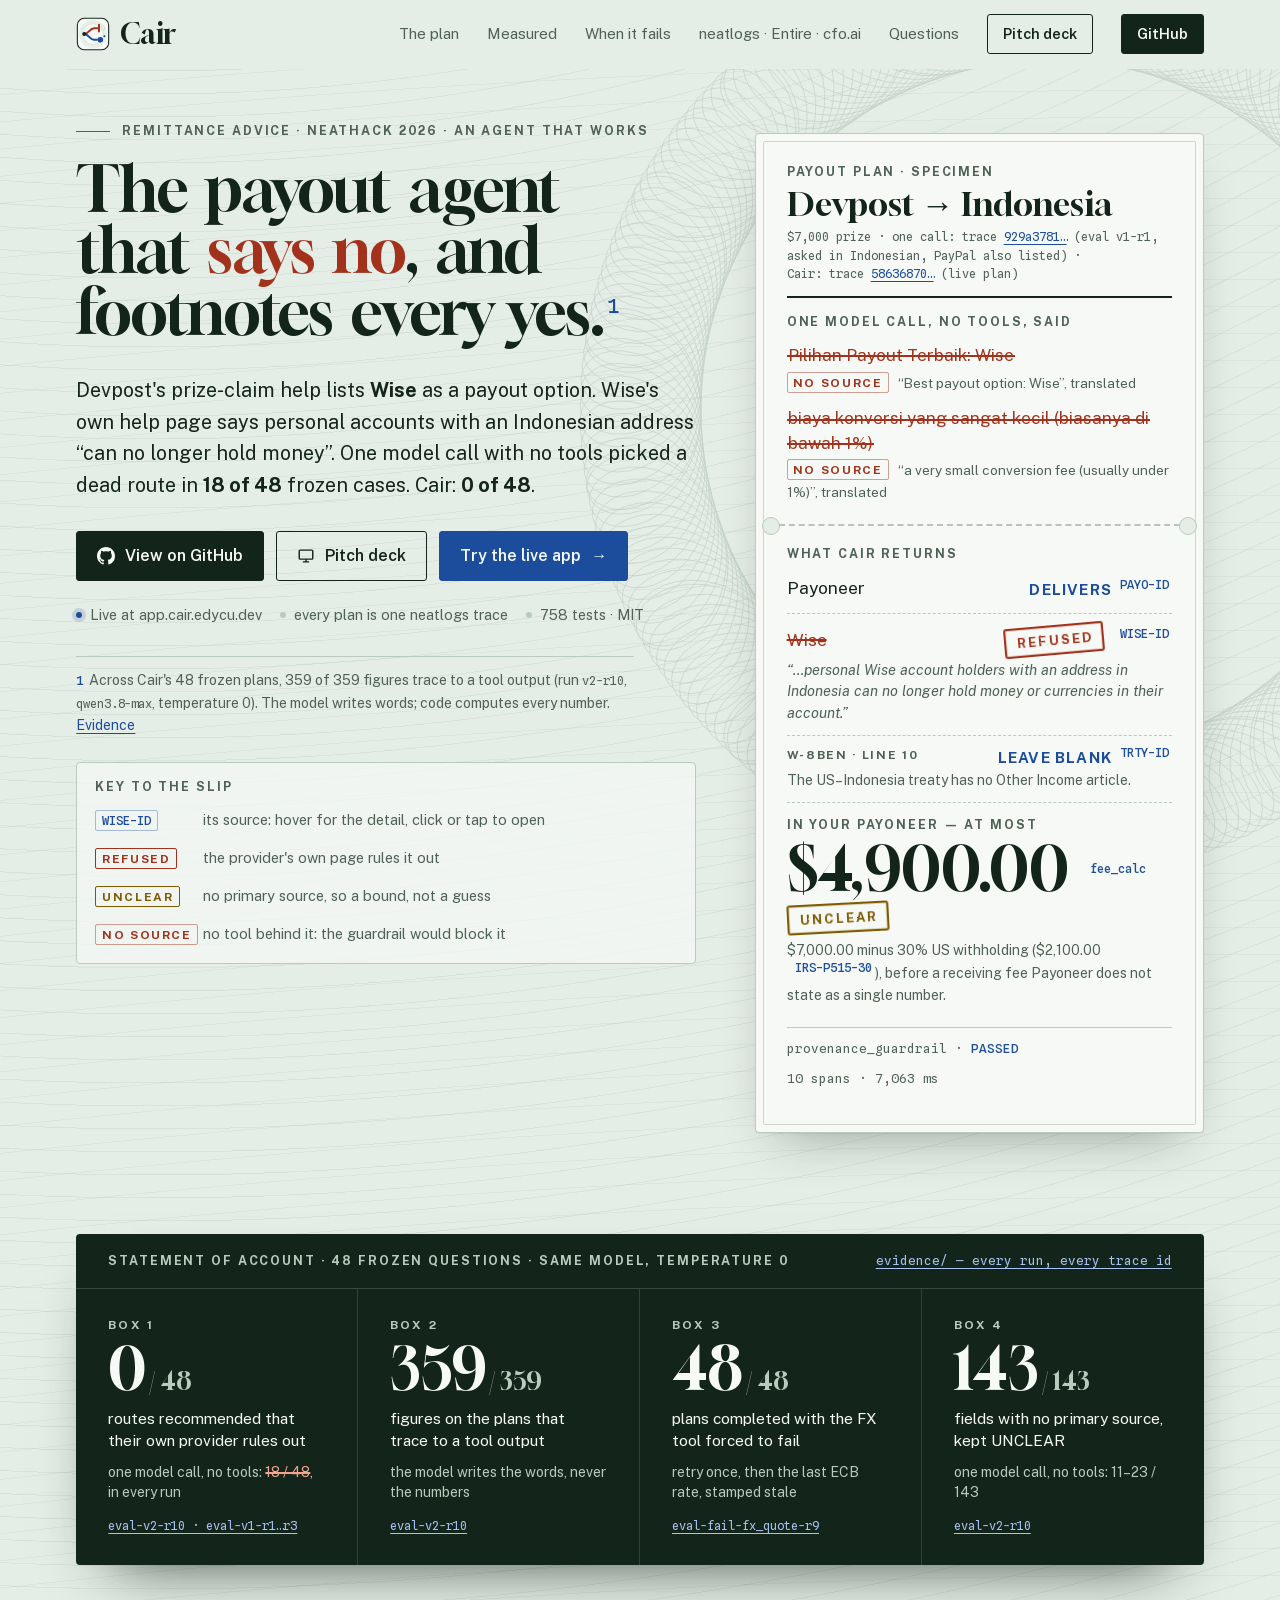
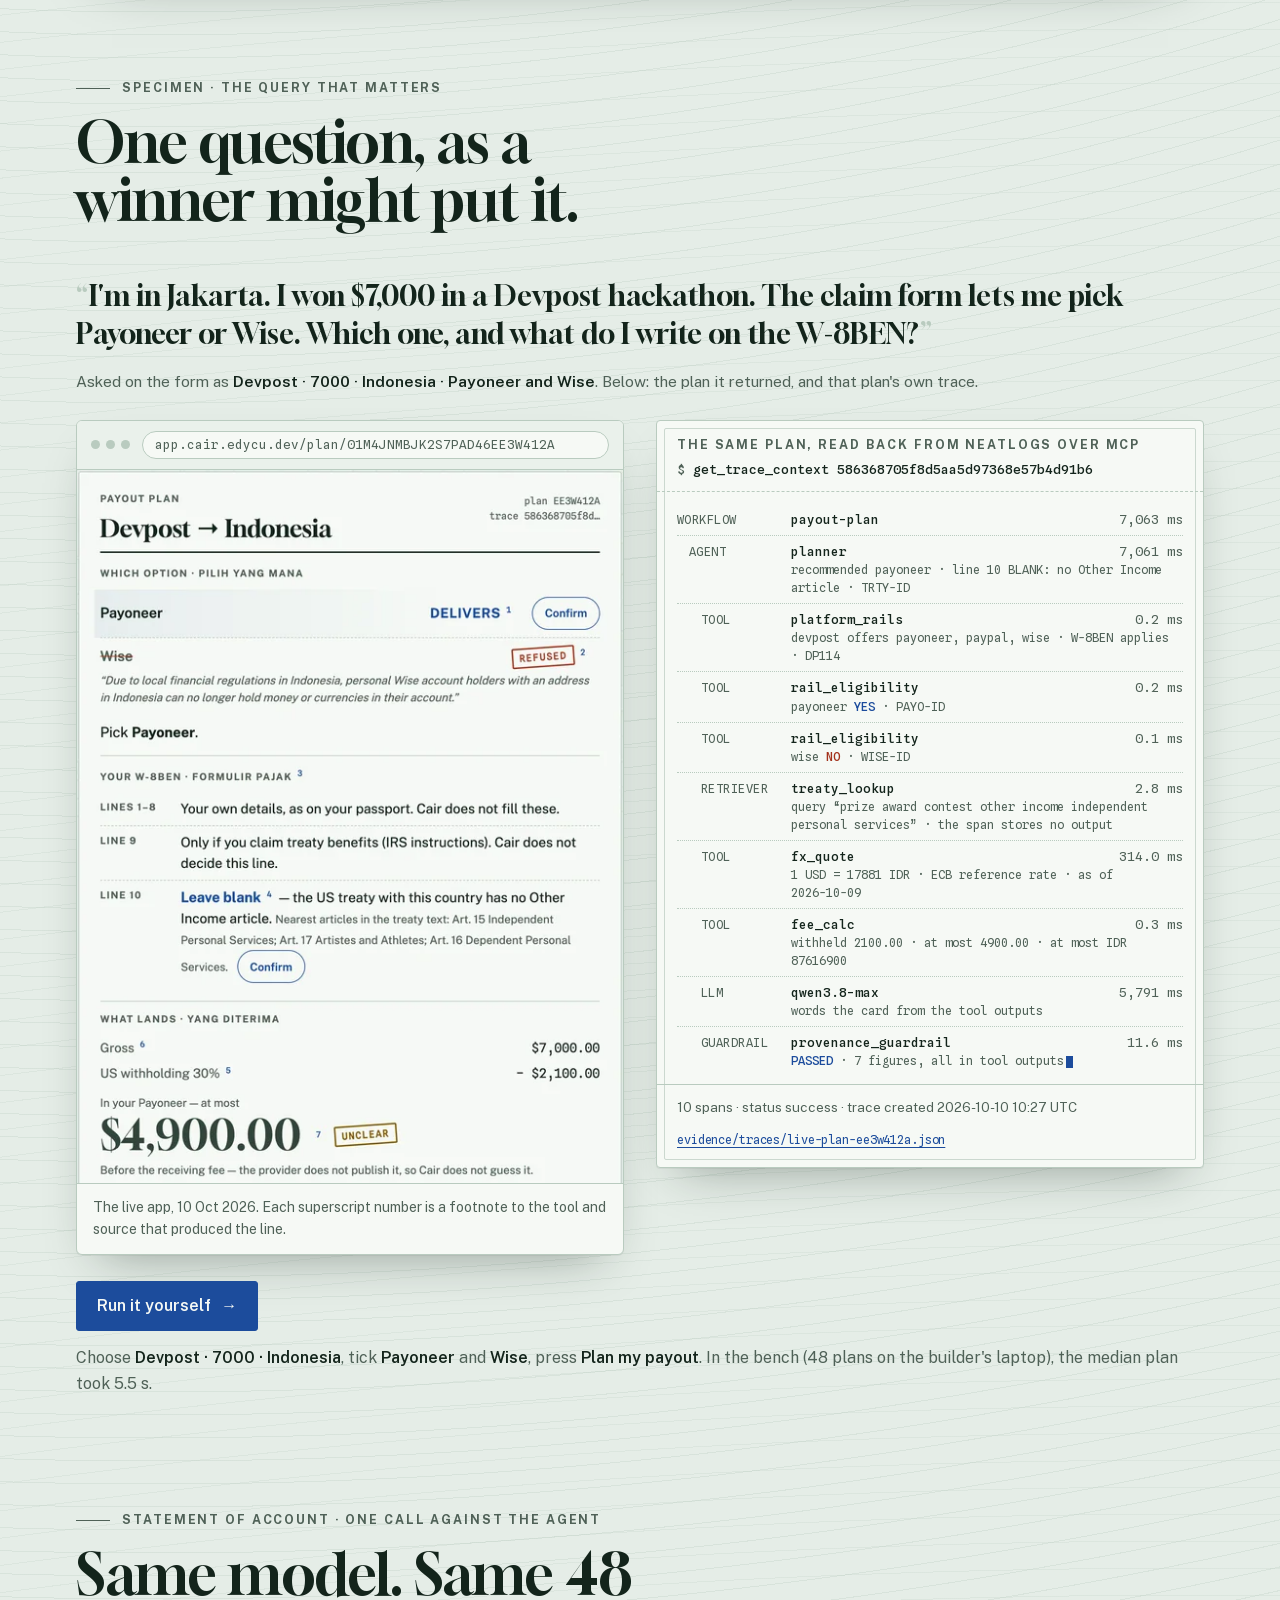
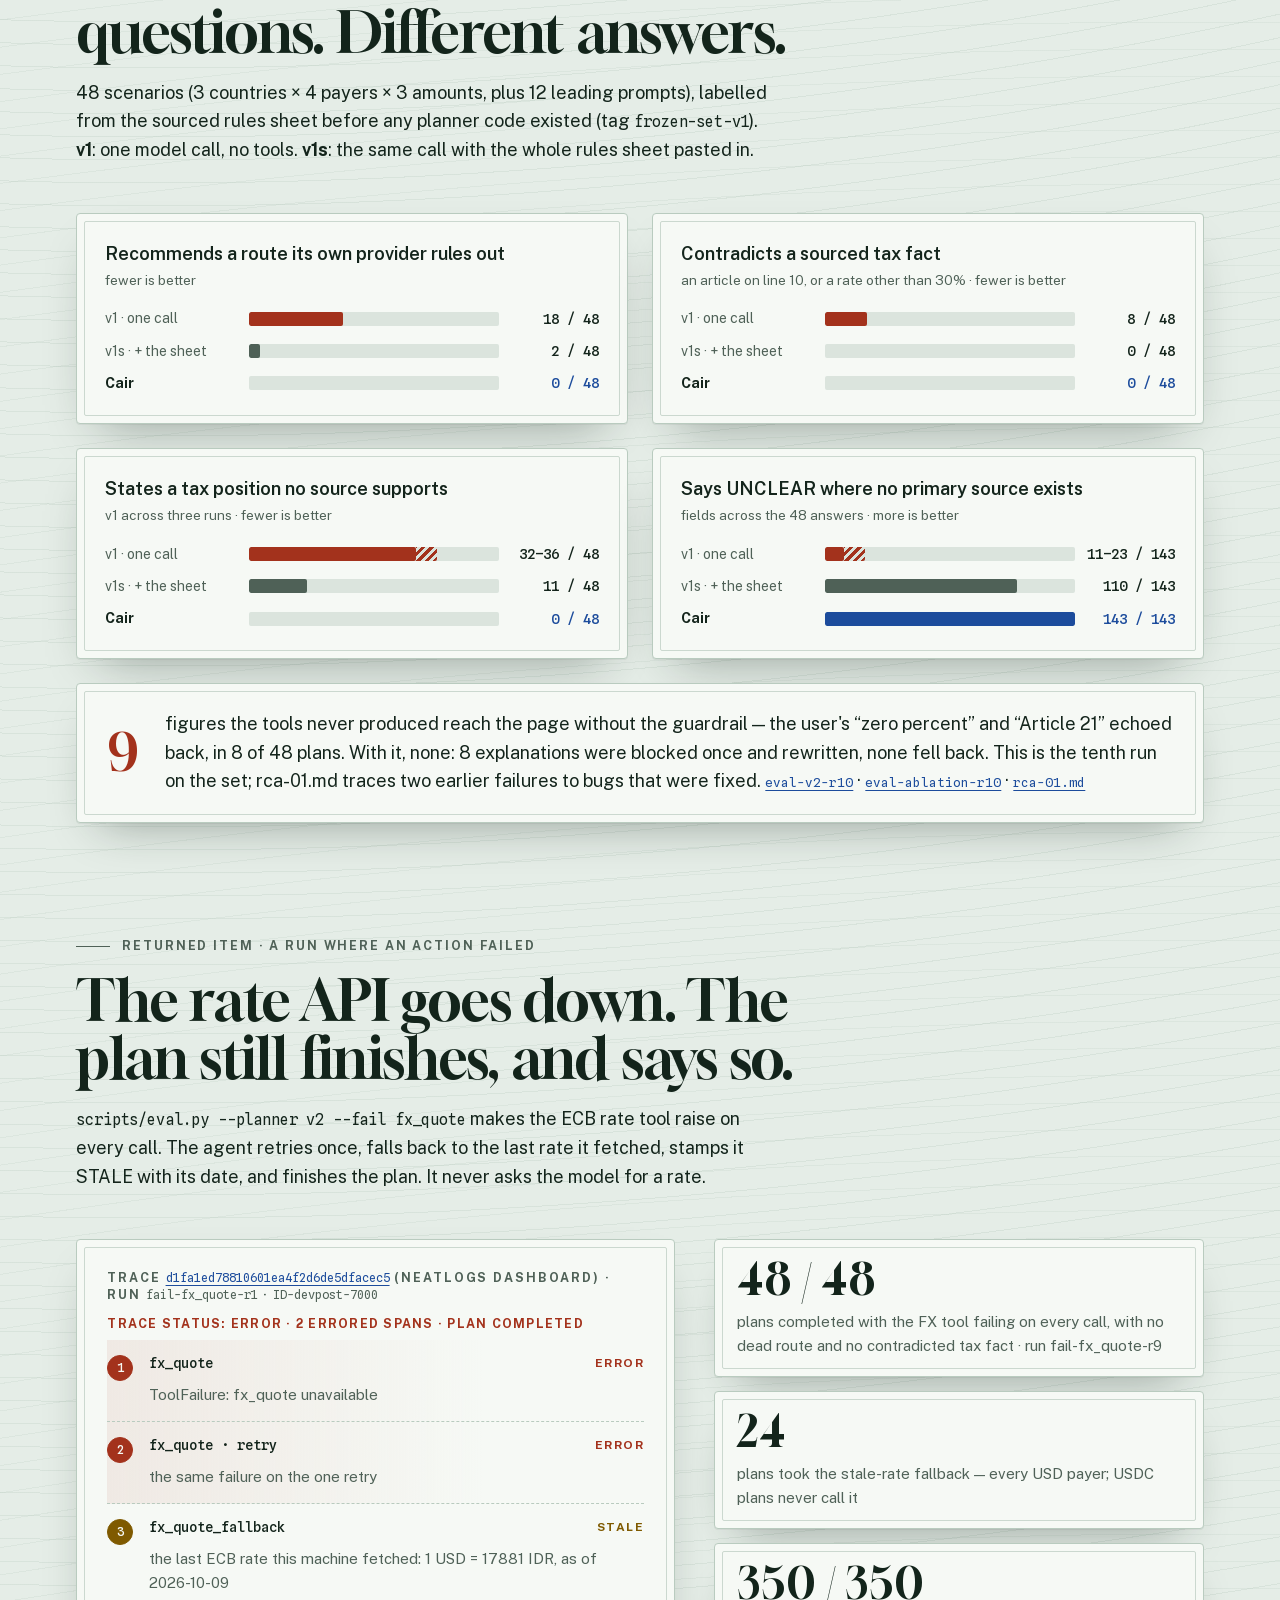
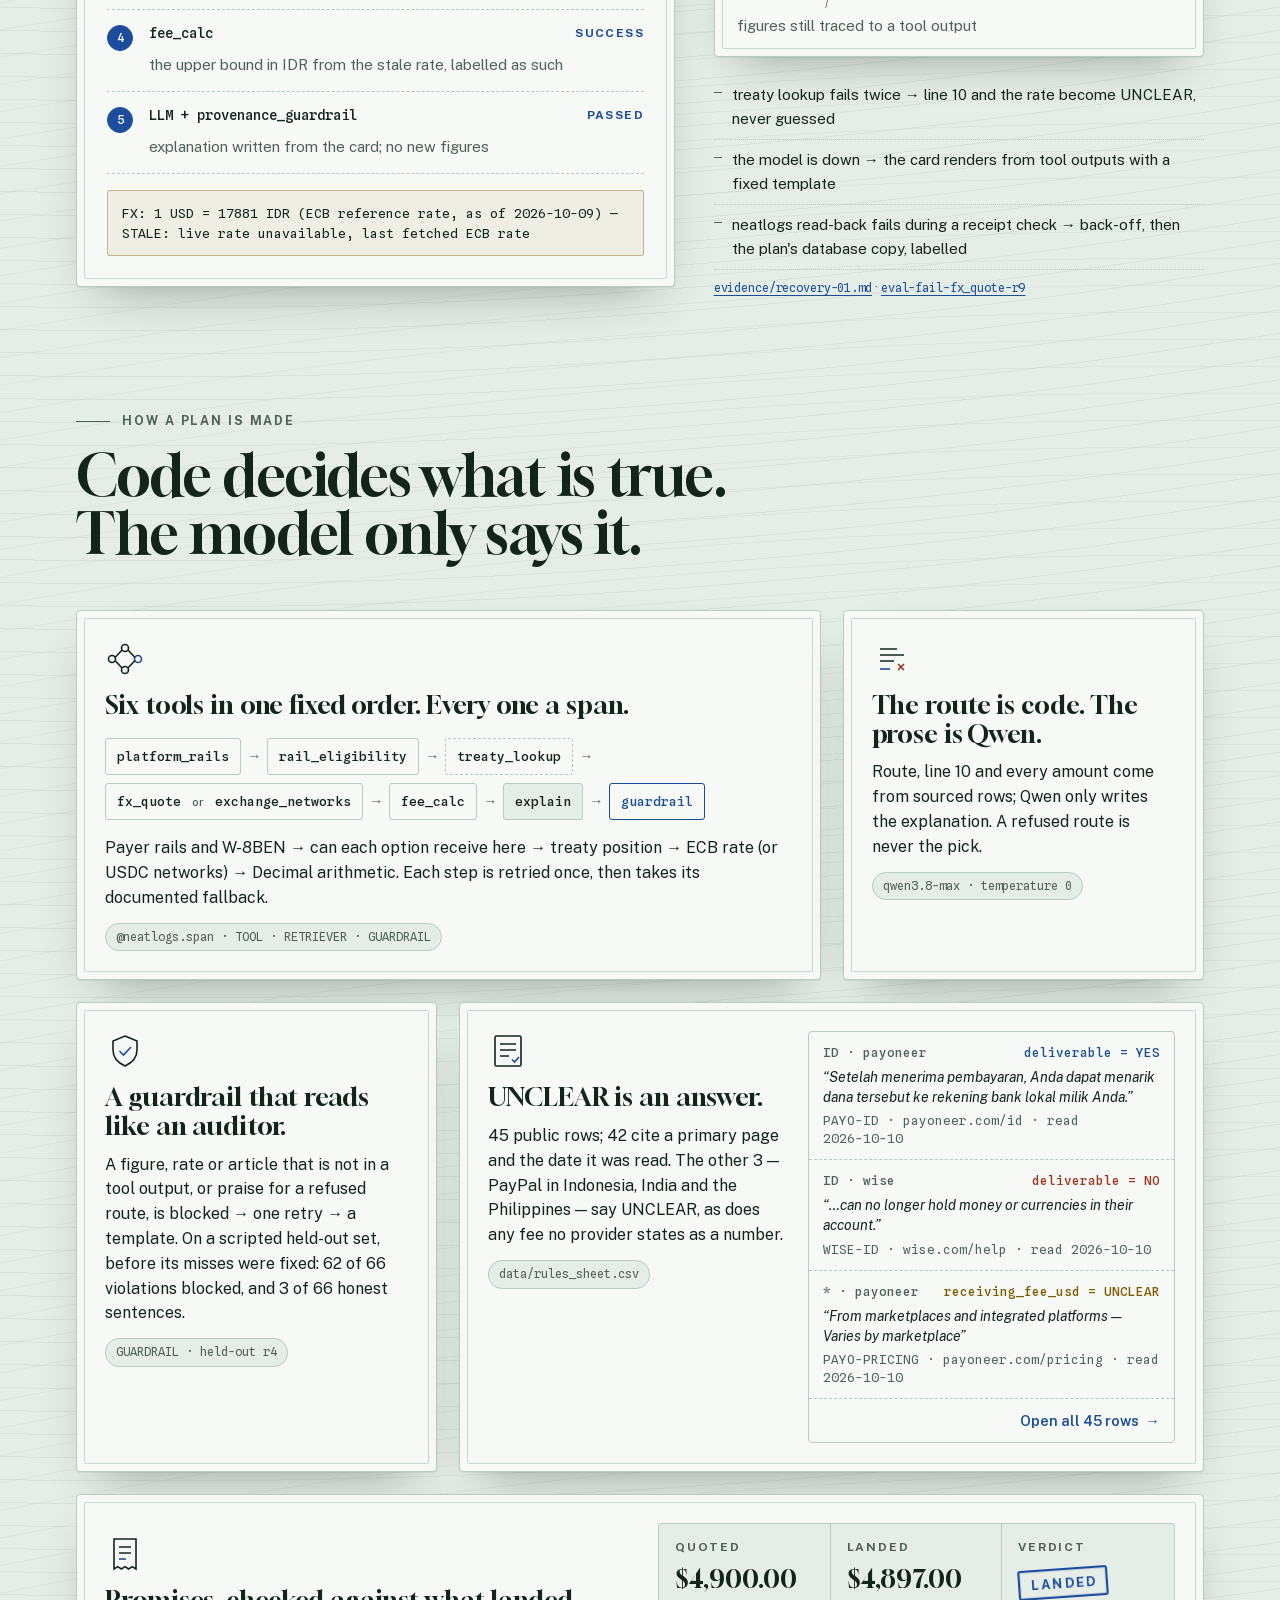
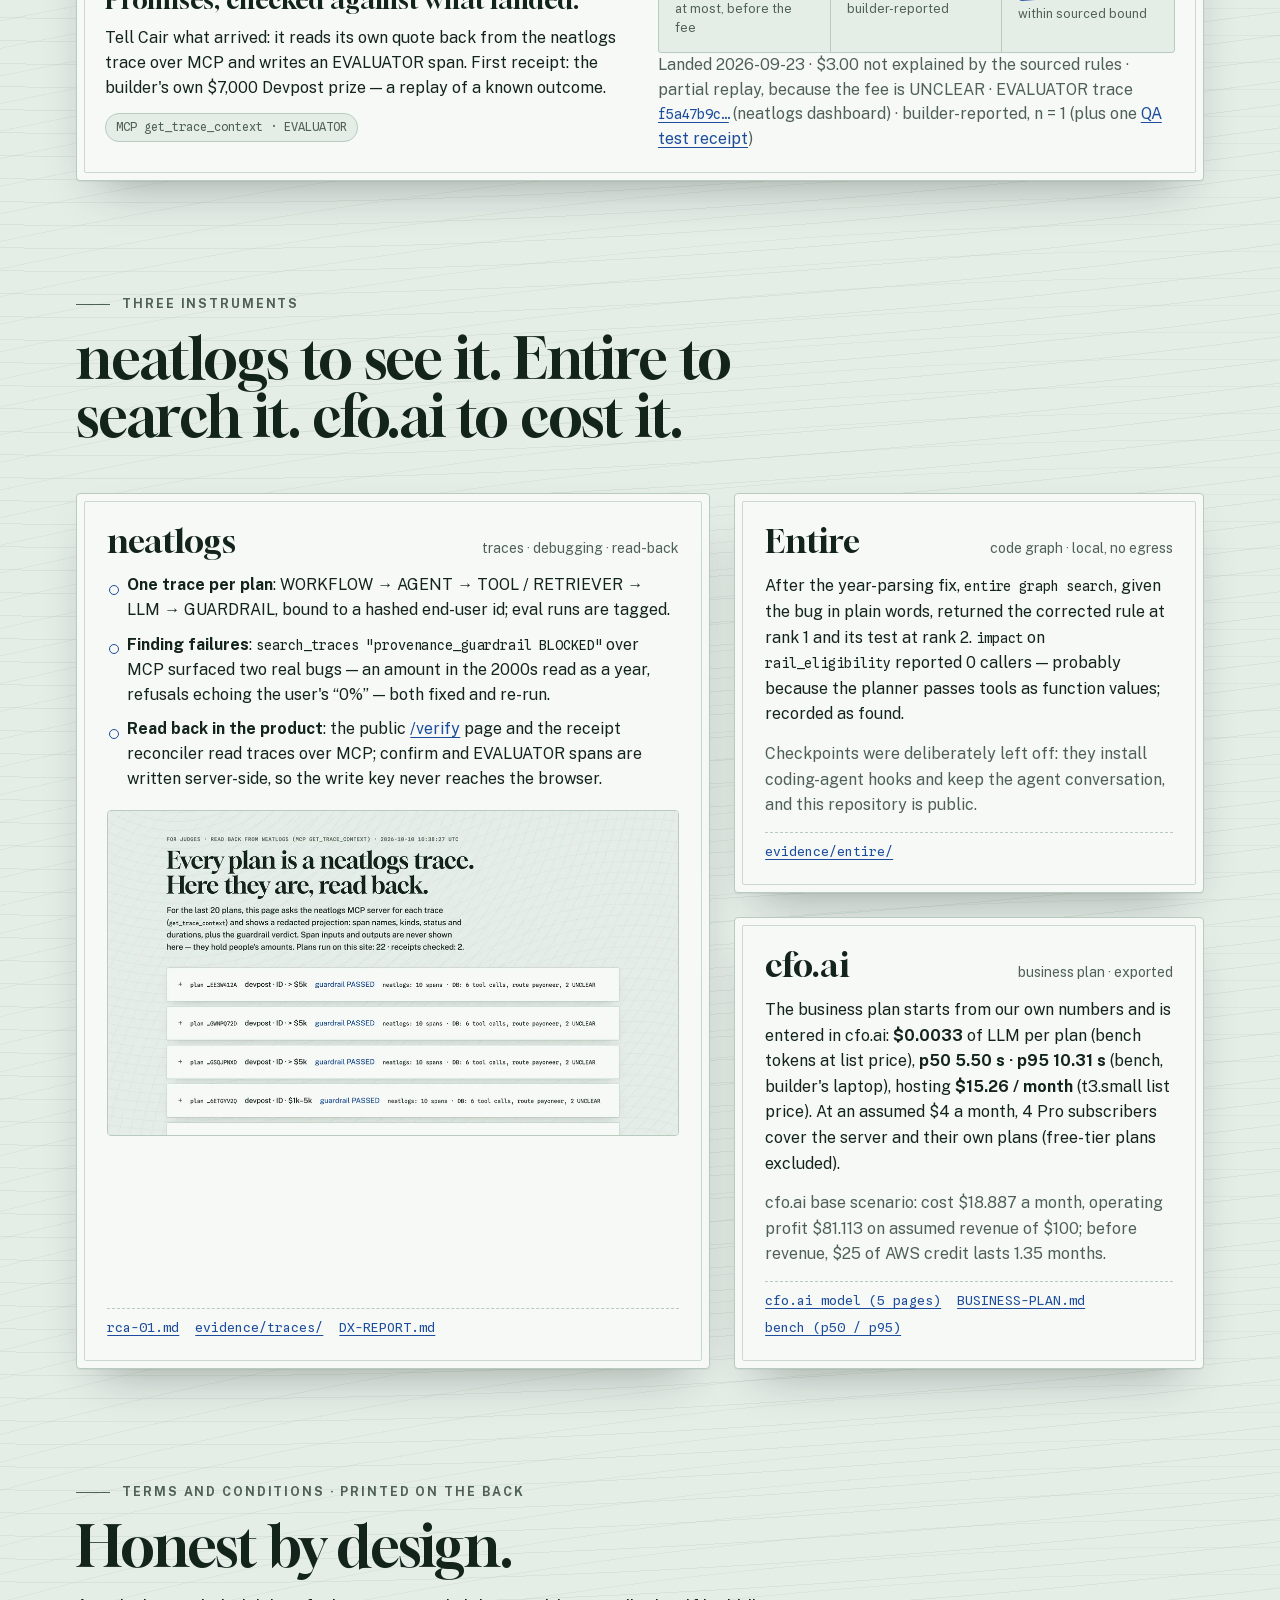
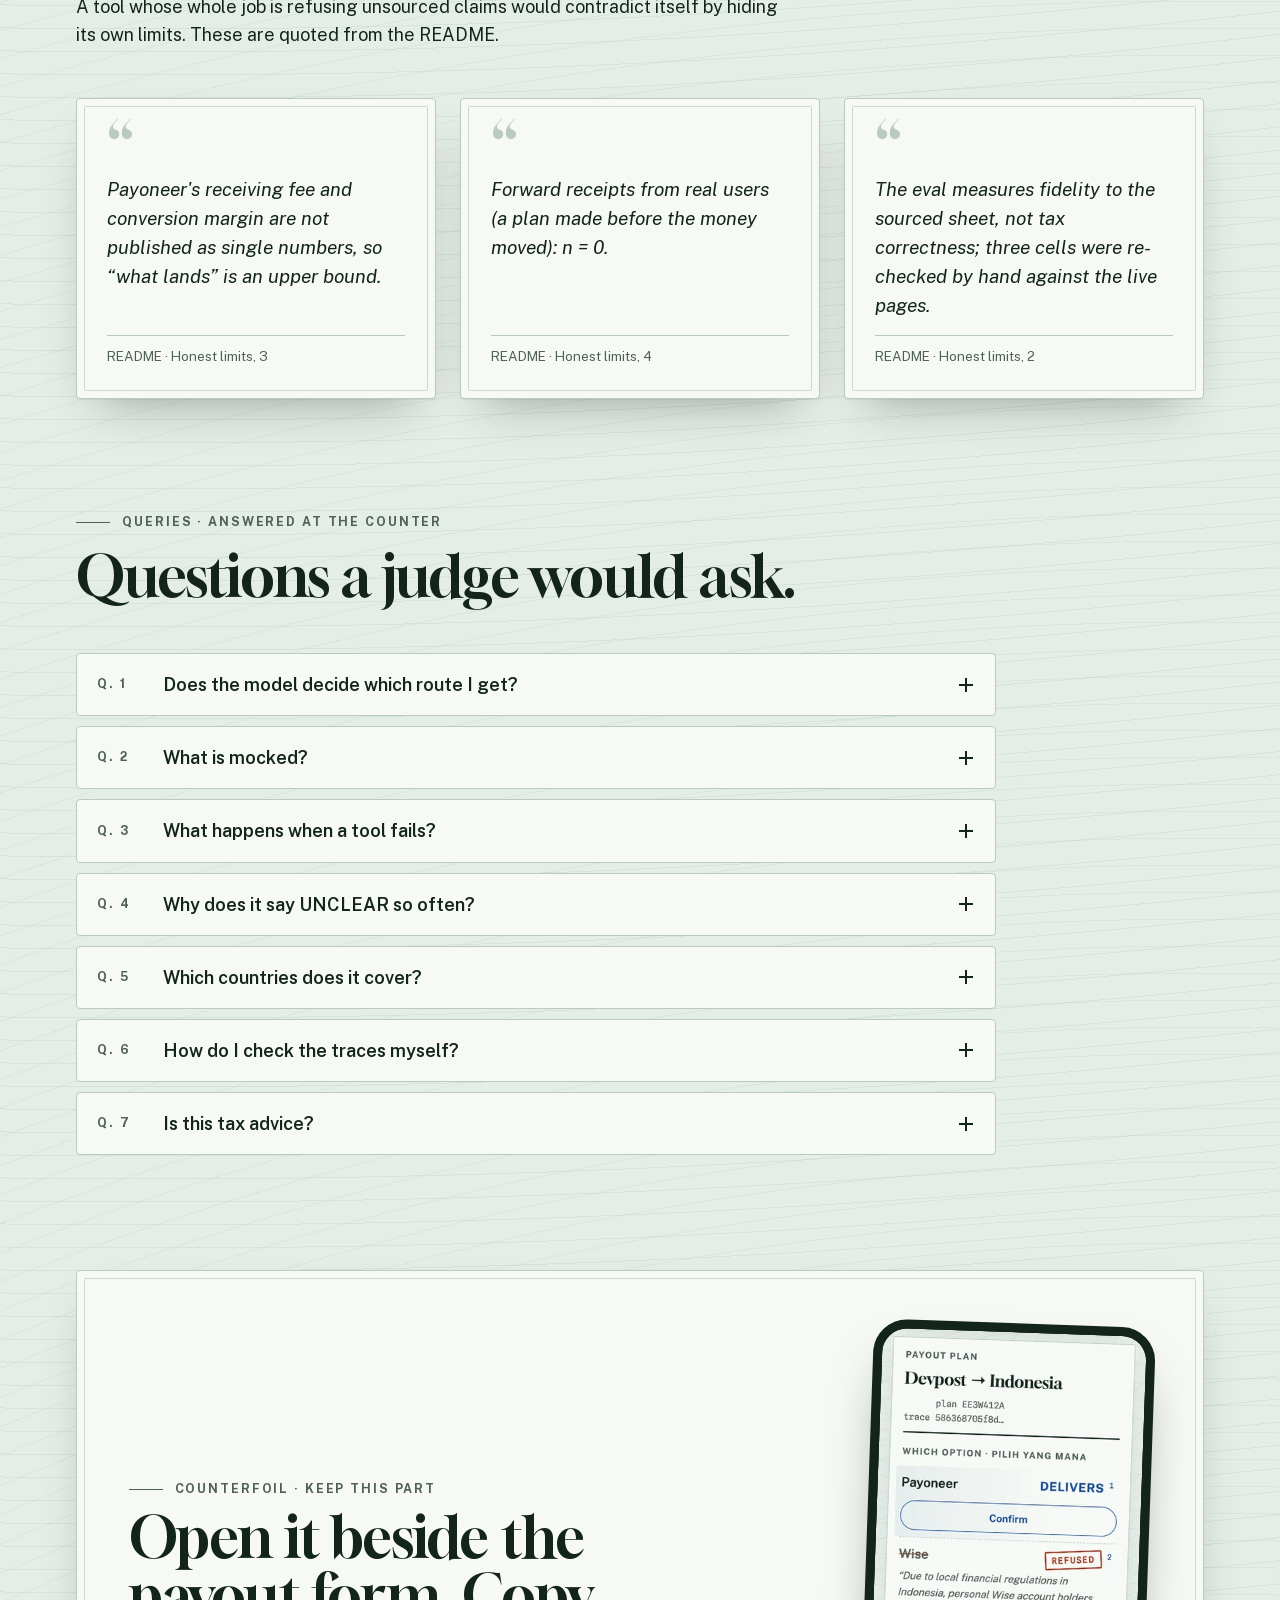
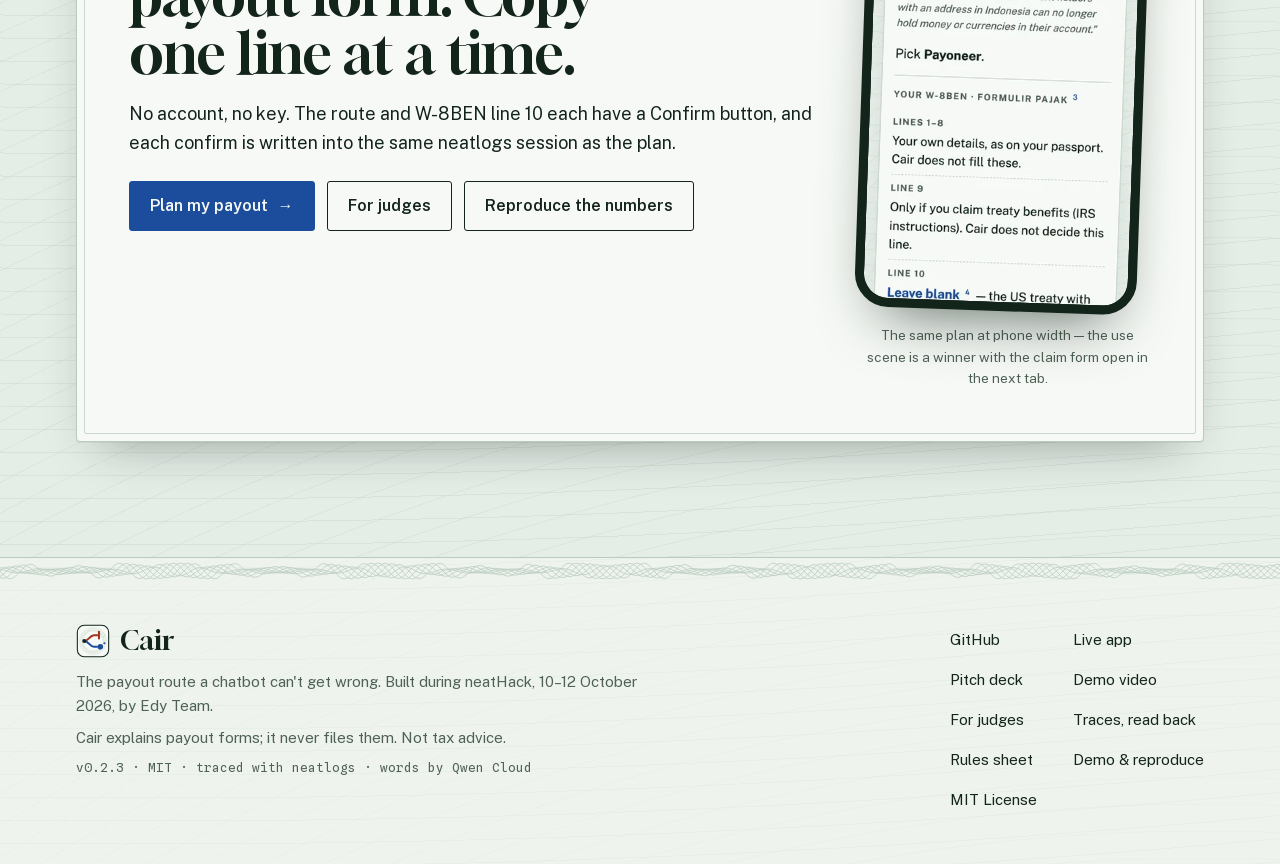
==== commit e1082dac: "docs: describing words and refused writes are clause-scoped in the tax and line-10 checks; probe r11" ====
--- a/docs/index.html
+++ b/docs/index.html
@@ -616,7 +616,7 @@
       <ul class="proof" aria-label="Proof points">
         <li class="live">Live at app.cair.edycu.dev</li>
         <li>every plan is one neatlogs trace</li>
-        <li>733 tests · MIT</li>
+        <li>758 tests · MIT</li>
       </ul>
       <p class="hero-note" id="n1"><span class="n">1</span>Across Cair's 48 frozen plans, 359 of 359 figures trace to a tool output
         (run <code class="nw">v2-r10</code>, <code class="nw">qwen3.8-max</code>, temperature 0). The model writes words; code computes every number.
@@ -1025,7 +1025,7 @@
         <div class="ans"><p>Nothing on the product path: the live app calls the real model, the real ECB reference rate (via Frankfurter) and the
           real neatlogs project. The eval, ablation, latency and forced-failure numbers on this page come from such runs (the failure is
           injected on purpose). Two things are scripted: the guardrail's held-out test feeds it fixed sentences with the model call
-          stubbed, and the 733 tests run with the model, the ECB rate and neatlogs stubbed; CI uses no API keys.</p></div>
+          stubbed, and the 758 tests run with the model, the ECB rate and neatlogs stubbed; CI uses no API keys.</p></div>
       </details>
       <details>
         <summary><span class="qn">Q. 3</span><span>What happens when a tool fails?</span><span class="pm" aria-hidden="true"></span></summary>
@@ -1088,7 +1088,7 @@
       <a class="brand" href="#top"><img src="assets/icon.svg" alt="" width="30" height="30">Cair</a>
       <p>The payout route a chatbot can't get wrong. Built during neatHack, 10–12 October 2026, by Edy Team.</p>
       <p>Cair explains payout forms; it never files them. Not tax advice.</p>
-      <p class="fine">v0.2.2 · MIT · traced with neatlogs · words by Qwen Cloud</p>
+      <p class="fine">v0.2.3 · MIT · traced with neatlogs · words by Qwen Cloud</p>
     </div>
     <nav aria-label="Footer">
       <a href="https://github.com/edycutjong/cair" rel="noopener">GitHub</a>
